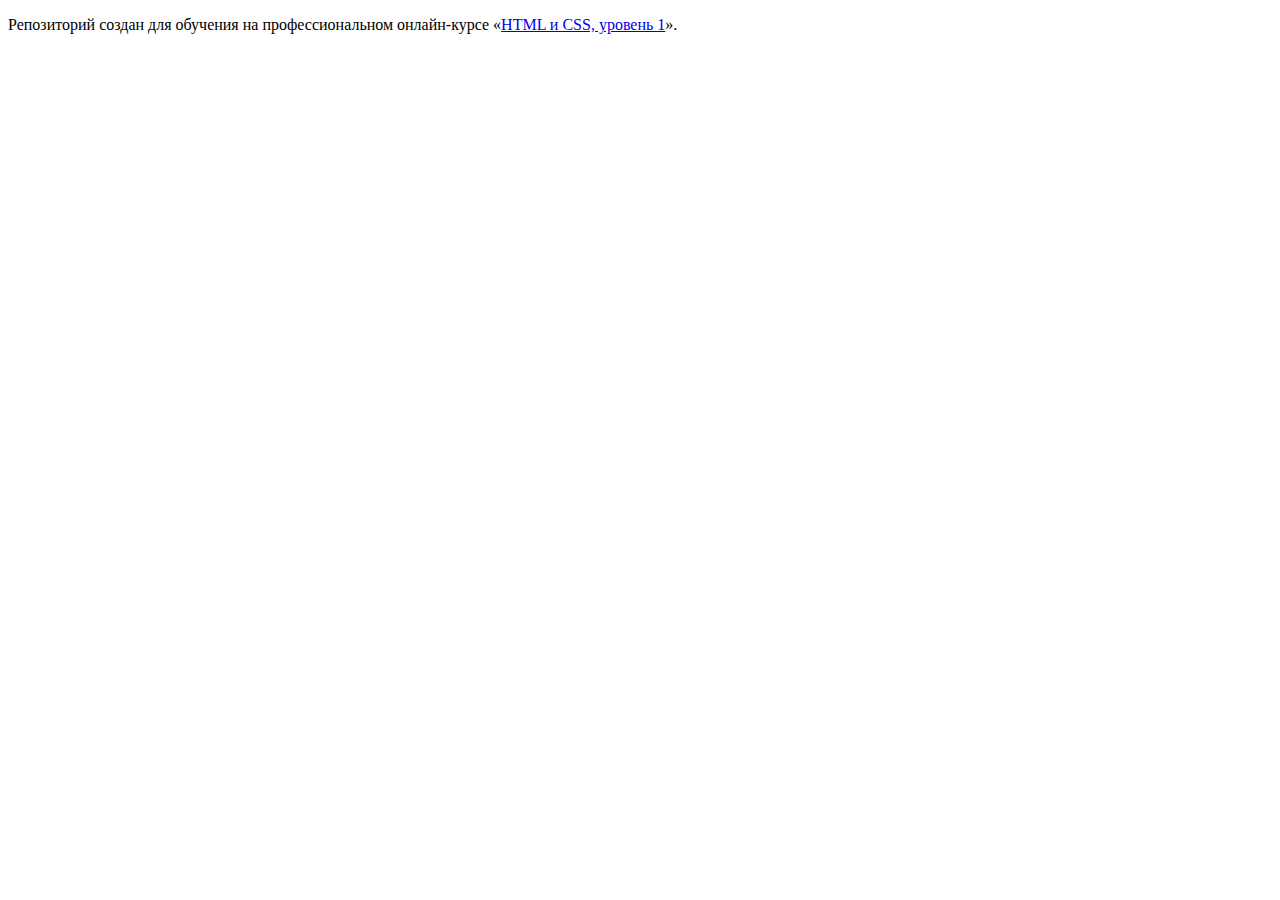
==== index.html @ c50a2841 ":hatching_chick:" ====
<!DOCTYPE html>
<html lang="ru">
  <head>
    <meta charset="utf-8">
    <title>HTML Academy: Девайс</title>
  </head>
  <body>

    <p>Репозиторий создан для обучения на профессиональном онлайн‑курсе «<a href="https://htmlacademy.ru/intensive/htmlcss">HTML и CSS, уровень 1</a>».</p>

  </body>
</html>
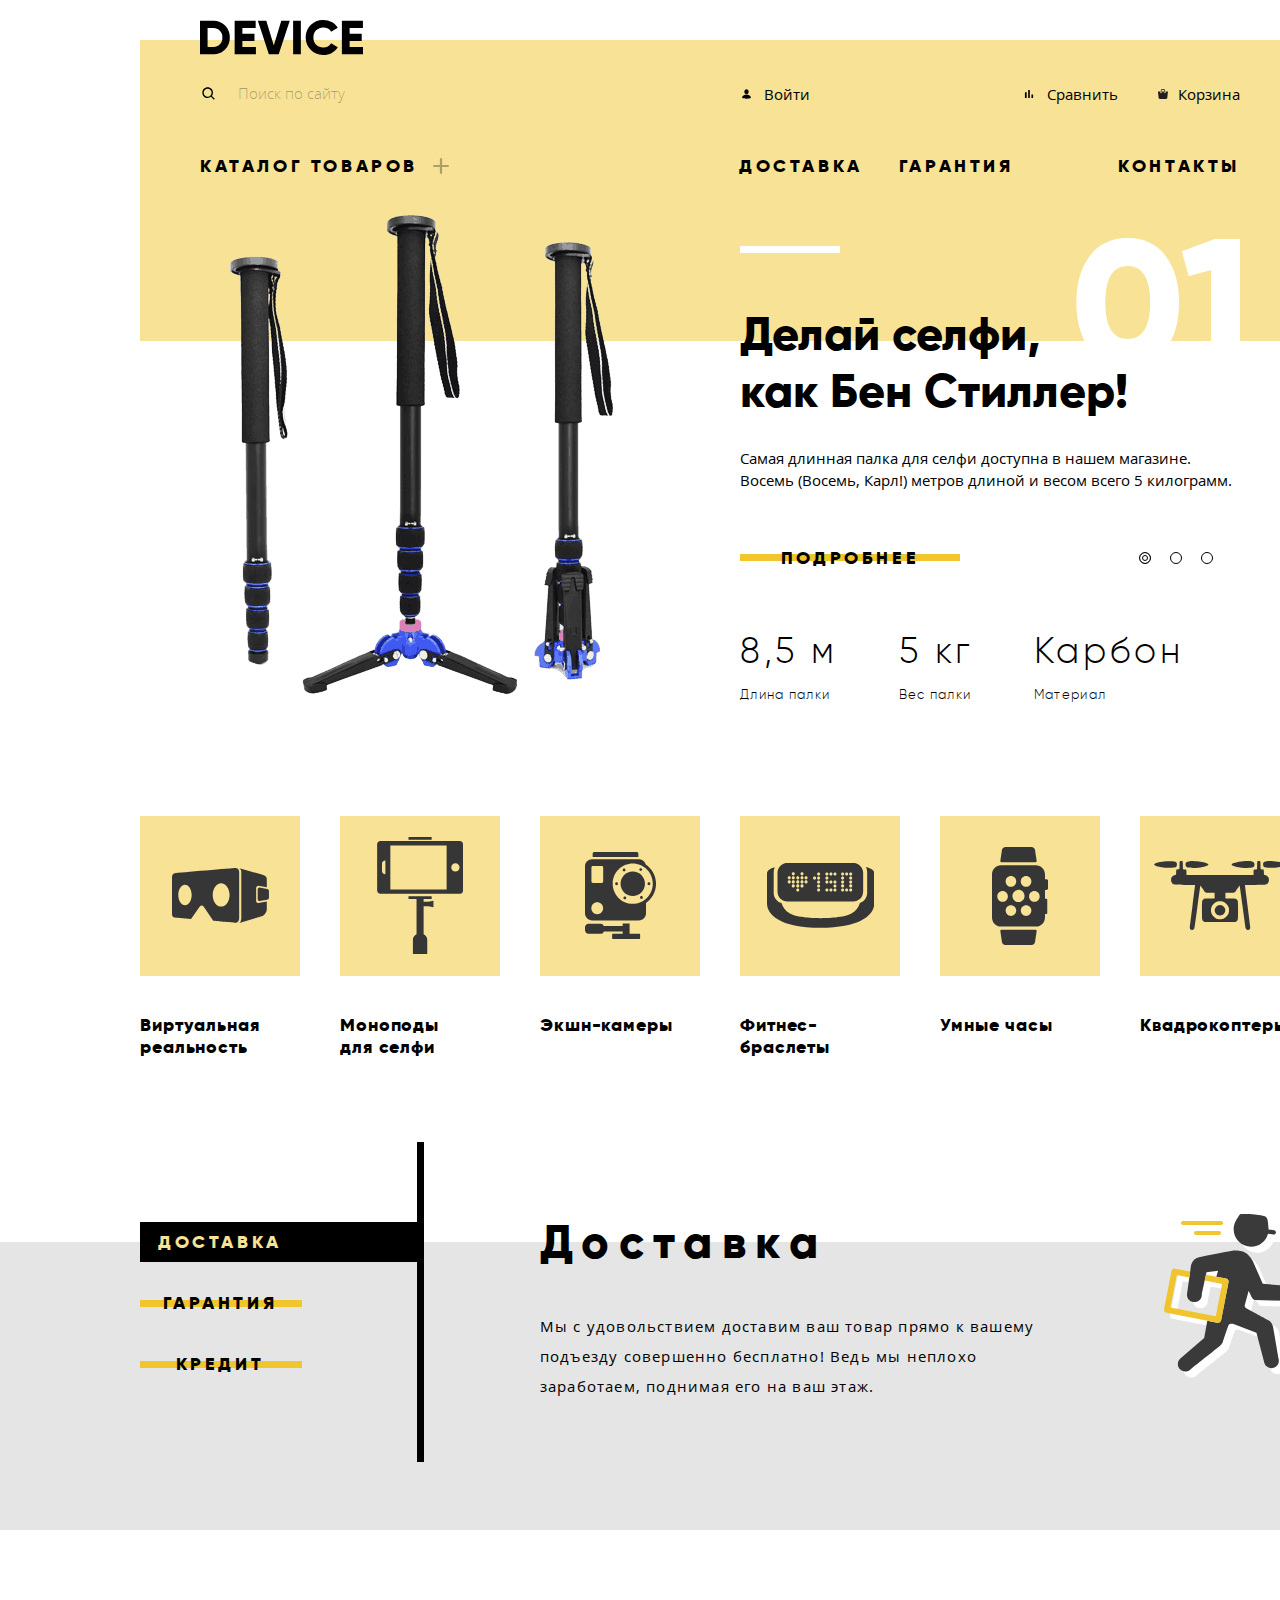
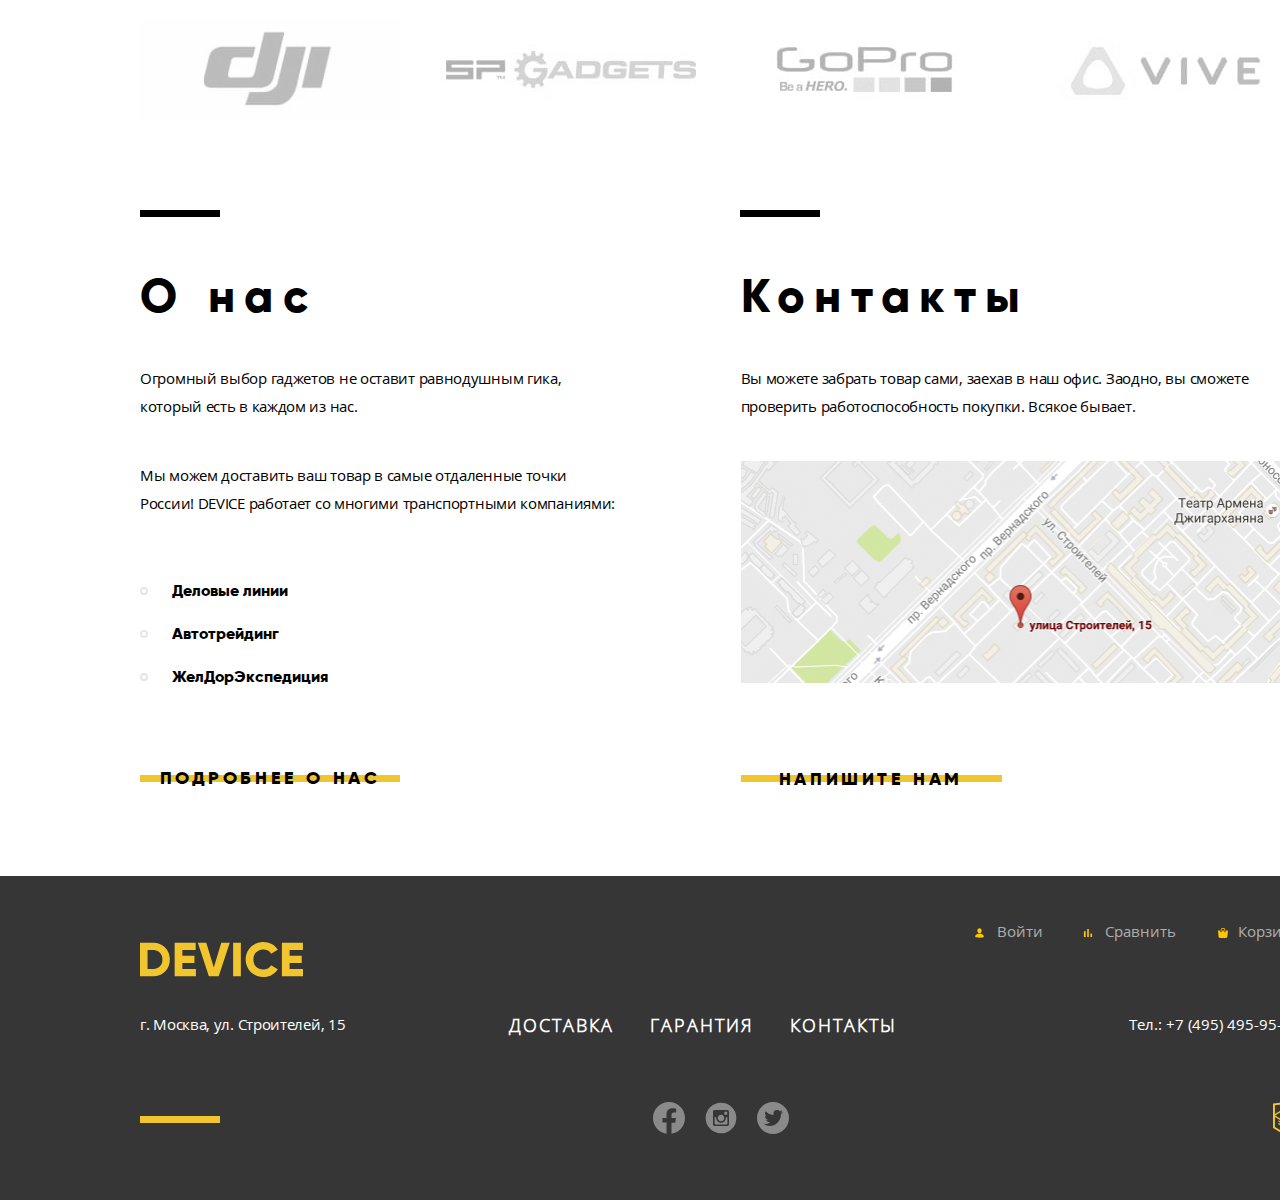
==== commit 23f296df: "Второй проект Device, допуск на защиту" ====
--- a/index.html
+++ b/index.html
@@ -1,12 +1,265 @@
 <!DOCTYPE html>
-<html lang="ru">
+<html class=page lang="ru">
   <head>
     <meta charset="utf-8">
+    <link rel="stylesheet" href="css/normalize.css">
+    <link rel="stylesheet" href="css/style.min.css">
+    <link rel="icon" href="favicon.ico">
+	<link rel="icon" href="img/Favicon/152.svg" type="image/svg+xml">
     <title>HTML Academy: Девайс</title>
   </head>
-  <body>
-
-    <p>Репозиторий создан для обучения на профессиональном онлайн‑курсе «<a href="https://htmlacademy.ru/intensive/htmlcss">HTML и CSS, уровень 1</a>».</p>
-
-  </body>
+  <body class="page-body">
+<header class="main-header container">
+	<nav class="main-navigation">
+		<a class="main-header-logo logo"><img src="img/logo/logo.svg" alt="Device-логитип сайта" width="163" height="35"></a>
+		<ul class="client-navigation">
+			<li class="client-item search-item">
+				<form class="search-form" action="https://echo.htmlacademy.ru" method="get">
+					<label for="search-input" aria-label="Поле поиска"></label><input type="text" id="search-input" name="text" placeholder="Поиск по сайту">
+					<button class="search-button" type="submit">Найти</button>
+				</form>
+			</li>
+			<li class="client-account"><a href="#"><span></span>Войти</a></li>
+			<li class="client-compare"><a href="#">Сравнить</a></li>
+			<li class="client-basket"><a href="#">Корзина</a></li>
+		</ul>
+		<ul class="service-navigation">
+			<li class="catalog-header"><a href="#">Каталог товаров</a>
+				<div class="dropdown-header">
+					<ul class="dropdown-list">
+					<li><a href="#vr">Виртуальная реальность</a></li>
+					<li><a href="#">Фитнес-браслеты</a></li>
+					<li><a href="#">Квадрокоптер</a></li>
+					<li><a href="catalog.html">Моноподы для селфи</a></li>
+					<li><a href="#">Умные часы</a></li>
+					<li><a href="#">Экшн-камеры</a></li>
+					</ul>
+				</div>
+			</li>
+			<li class="service-delivery"><a href="#">Доставка</a></li>
+			<li><a href="#">Гарантия</a></li>
+			<li class="service-contacts"><a href="#">Контакты</a></li>
+		</ul>
+	</nav>
+</header>
+<main class="main-index"> 
+<h1 class="visually-hidden">Девайс - интернет магазин техники</h1>
+<section class="promo container">
+	<h2 class="visually-hidden">Популярные товары</h2>
+	<ul class="slide-list">
+		<li class="slide-item slide-one current-promo">
+			<div class="left">
+				<img src="img/content/slider-1.png" alt="Монопод без трипода,монопод в положении штатива" width="384" height="486"></div>
+			<div class="right"><h3>Делай селфи,<br> как Бен Стиллер!</h3>
+			<p>Самая длинная палка для селфи доступна в нашем магазине. Восемь (Восемь, Карл!) метров длиной и весом всего 5 килограмм.</p>
+			<a  class="btn" href="#">Подробнее</a>
+			<dl class="properties-list">
+				<dt>8,5 м</dt>
+				<dd>Длина палки</dd>
+				<dt>5 кг</dt>
+				<dd>Вес палки</dd>
+				<dt>Карбон</dt>
+				<dd>Материал</dd>
+			</dl>
+		</div>
+		</li>
+		<li class="slide-item slide-two">
+			<div class="left"><img src="img/content/slider-2.png" alt="Фитнес-часы, черные" width="345" height="485"></div>
+			<div class="right"><h3>Худеем <br> правильно!</h3>
+			<p>Мотивирующие фитнес-браслеты помогут найти в себе силы не пропускать занятия и соблюдать диету.</p>
+			<a class="btn" href="#">Подробнее</a>
+			<dl class="properties-list">
+				<dt>48 часов</dt>
+				<dd>Без подзарядки</dd>
+			</dl>
+			</div>
+		</li>
+		<li class="slide-item slide-three">
+				<div class="left"><img src="img/content/slider-3.png" alt="Квадрокоптер" width="526" height="334"></div>
+			<div class="right"><h3>Порхает как бабочка,<br> жалит как пчела!</h3>
+			<p>Этот обычный, на первый взгляд, квадрокоптер оснащен мощным лазером, замаскированным под стандартную камеру.</p>
+			<a class="btn" href="#">Подробнее</a>
+			<dl class="properties-list">
+				<dt>800 м</dt>
+				<dd>Дальность полета</dd>
+				<dt>50 м</dt>
+				<dd>Радиус поражения</dd>
+			</dl>
+			</div>
+		</li>
+		</ul>
+		<div class="controls">
+		<button class="control-btn first-slide current" aria-label="Первый слайд - длинная палка селфи"></button>
+		<button class="control-btn second-slide" aria-label="Второй слайд - фитнес браслет"></button>
+		<button class="control-btn third-slide" aria-label="Третий слайд - квадрокоптер"></button>
+		</div>
+		
+</section>
+<section class="goods container">
+	<h2 class="visually-hidden">Товары магазина Device</h2>
+	<ul class="goods-items">
+		<li class="goods-item">
+			<a class="goods-link" href="#" id="vr">
+			<h3 class="goods-title">Виртуальная реальность</h3>
+			<div class="wrapper-img">
+				<img src="img/content/virtual.svg" alt="Иконка виртуальные очки" width="97" height="55"></div></a></li>
+			<li class="goods-item">
+			<a class="goods-link" href="#">
+			<h3 class="goods-title">Моноподы <br> для селфи</h3>
+			<div class="wrapper-img">
+				<img src="img/content/monopod.svg" alt="Иконка монопод для селфи" width="86" height="117"></div></a></li>
+			<li class="goods-item">
+			<a class="goods-link" href="#">
+			<h3 class="goods-title">Экшн-камеры</h3>
+			<div class="wrapper-img">
+				<img src="img/content/camera.svg" alt="Иконка экшн-камеры" width="71" height="87"></div></a></li>
+			<li class="goods-item">
+			<a class="goods-link" href="#">
+			<h3 class="goods-title">Фитнес-браслеты</h3>
+			<div class="wrapper-img">
+				<img src="img/content/fitnes_watch.svg" alt="Иконка фитнес браслет" width="107" height="65"></div></a></li>
+			<li class="goods-item"><a class="goods-link" href="#">
+			<h3 class="goods-title">Умные часы</h3>
+			<div class="wrapper-img">
+				<img src="img/content/smart_watch.svg" alt="Иконка умных часов" width="56" height="98"></div></a></li>
+			<li class="goods-item">
+			<a class="goods-link" href="#">
+			<h3 class="goods-title">Квадрокоптеры</h3>
+			<div class="wrapper-img">
+				<img src="img/content/quadro.svg" alt="Иконка квадрокоптера" width="132" height="69"></div></a></li>
+	</ul>
+</section>
+<section class="service">
+	<div class="container">
+	<h2 class="visually-hidden">Сервис магазина Device</h2>
+	<div class="service-slide-row container">
+<div class="service-left-controls">
+	<ul class="service-list">
+		<li class="service-item"><a class="btn-service control-delivery current-service"  tabindex="0" role="button">Доставка</a></li>
+		<li class="service-item"><a class="btn-service control-warranty" tabindex="0" role="button">Гарантия</a></li>
+		<li class="service-item"><a class="btn-service control-credit" tabindex="0" role="button">Кредит</a></li>
+	</ul>
+</div>
+<div class="service-right-slide">
+	<ul class="service-description-list">
+		<li class="description-item description-delivery current-service-describe">
+			<h3>Доставка</h3>
+			<p>Мы с удовольствием доставим ваш товар прямо к вашему подъезду совершенно бесплатно! Ведь мы неплохо заработаем, поднимая его на ваш этаж.</p>
+		</li>
+		<li class="description-item description-warranty">
+			<h3>Гарантия</h3>
+			<p>Если из-за возгорания купленного у нас товара у вас сгорит дом — не переживайте, мы выдадим вам новый.Товар, не дом, конечно же.</p>
+		</li>
+		<li class="description-item description-credit">
+			<h3>Кредит</h3>
+			<p>Залезть в долговую яму стало проще! Кредитные консультанты подберут для вас наиболее выгодные условия кредита. Выгодные для нашего банка, разумеется.</p>
+		</li>
+	</ul>
+</div>
+</div>
+	</div>
+</section>
+<section class="brands container">
+	<h2 class="visually-hidden">Представленные бренды в магазине Device</h2>
+	<ul class="brands-list">
+		<li>
+			<a href="#">
+			<img src="img/brands/logo-1.jpg" alt="Логотип - DJI" width="260" height="100"></a></li>
+		<li>
+			<a href="#">
+			<img src="img/brands/logo-2.jpg" alt="Логотип - SP-Gagets" width="260" height="100"></a></li>
+		<li>
+			<a href="#">
+			<img src="img/brands/logo-3.jpg" alt="Логотип -GoPro" width="260" height="100"></a></li>
+		<li>
+			<a href="#">
+			<img src="img/brands/logo-4.jpg" alt="Логотип - Vive" width="260" height="100"></a></li>
+	</ul>
+</section>
+<div class="info-wrapper container">
+<section class="about">
+	<h2>О нас</h2>
+	<p class="first-text">Огромный выбор гаджетов не оставит равнодушным гика, 
+который есть в каждом из нас.</p>
+	<p class="last-text">Мы можем доставить ваш товар в самые отдаленные точки 
+России! DEVICE работает со многими транспортными компаниями:</p>
+	<ul class="about-list">
+		<li><a href="#">Деловые линии</a></li>
+		<li><a href="#">Автотрейдинг</a></li>
+		<li><a href="#">ЖелДорЭкспедиция</a></li>
+	</ul>
+	<a class="btn" href="#">Подробнее о нас</a>
+</section>
+<section class="contacts-inform">
+	<h2>Контакты</h2>
+	<p>Вы можете забрать товар сами, заехав в наш офис. Заодно, вы сможете 
+проверить работоспособность покупки. Всякое бывает.</p>
+<div class="map-on">
+<img src="img/map-small.svg" alt="Адресс магазина Device" width="560" height="222">
+</div>
+	<a class="btn btn-feedback-on" href="#">Напишите нам</a>
+</section>
+</div>
+</main>
+<footer class="footer">
+	<div class="container">
+	<section class="footer-account">
+		<h2 class="visually-hidden">Кабинет клиента</h2>
+	
+		<a class="footer-logo logo"><img src="img/logo/yellow-logo.svg" alt="Логотип Device" width="163" height="35"></a> 
+		<ul class="account-list-footer">
+			<li><a class="login-footer" href="#">Войти</a></li>
+			<li><a class="chart-footer" href="#">Сравнить</a></li>
+			<li><a class="basket-footer" href="#">Корзина</a></li>
+		</ul>
+	</section>
+	<section class="footer-info">
+		<h2 class="visually-hidden">Информация для клиентов</h2>
+		<p>г. Москва, ул. Строителей, 15</p>
+		<ul class="info-list">
+			<li><a href="#">Доставка</a></li>
+			<li><a href="#">Гарантия</a></li>
+			<li><a href="#">Контакты</a></li>
+		</ul>
+		<a href="tel:74954959595" aria-label="Номер телефона магазина Device">Тел.: +7 (495) 495-95-95</a>
+	</section>
+	<section class="footer-social">
+		<h2 class="visually-hidden">Соцальные сети Device</h2>
+		<ul class="social-list">
+			<li><a class="facebook" href="#" aria-label="Facebook"></a></li>
+			<li><a class="instagram" href="#" aria-label="Instagram"></a></li>
+			<li><a class="twitter" href="#" aria-label="Twitter"></a></li>
+		</ul>
+		<a class="social-html logo" href="https://htmlacademy.ru/intensive/htmlcss" aria-label="Логотип Htmlacademy"><img src="img/logo/logo-html.svg" alt="Логотип Htmlacademy"></a>
+	</section>
+	</div>
+</footer>
+<section class="modal feedback">
+	<h2 class="visually-hidden">Форма для связи</h2>
+	<form class="feedback-form" action="https://echo.htmlacademy.ru" method="post">
+		<ul class="feedback-list">
+		<li class="feedback-item feedback-name">
+			<label for="name">Ваше имя</label>
+			<input class="feedback-input feedback-name-input" type="text" id="name" name="name" placeholder="Имя Фамилия" aria-label="Напишите ваше имя и фамилию"></li>
+		<li class="feedback-item feedback-email">
+			<label for="email">Ваш e-mail:</label>
+			<input class="feedback-input feedback-email" type="email" id="email" name="email" placeholder="email@example.com" aria-label="Напишите ваш email"></li>
+		<li class="feedback-item feedback-text">
+			<label for="letter">Текст письма:</label>
+			<textarea class="feedback-textarea" name="letter" id="letter" cols="30" rows="8" placeholder="В свободной форме" aria-label="Напишите ваше сообщение"></textarea></li>
+		</ul>
+		<button class="btn btn-feedback" type="submit">Отправить</button>
+	</form>
+	<button type="button" class="btn-feedback-close" aria-label="Закрыть"></button>
+</section>
+<section class="modal modal-map">
+	<h2 class="visually-hidden">Как добраться до магазина Device</h2>
+	<iframe src="https://www.google.com/maps/embed?pb=!1m18!1m12!1m3!1d2249.1125488779976!2d37.52742931592807!3d55.687030980535816!2m3!1f0!2f0!3f0!3m2!1i1024!2i768!4f13.1!3m3!1m2!1s0x46b54cf65f5c8955%3A0x694710ccd55501e!2z0YPQuy4g0KHRgtGA0L7QuNGC0LXQu9C10LksIDE1LCDQnNC-0YHQutCy0LAsINCg0L7RgdGB0LjRjywgMTE5MzEx!5e0!3m2!1sru!2sjo!4v1616162497331!5m2!1sru!2sjo" width="960" height="573"  allowfullscreen title="Офис компании по адресу ул. Строителей 15, Москва"></iframe>
+	<button class="btn-map-close" aria-label="Закрыть"></button>
+</section>
+<script src="js/map.min.js"></script>
+<script src="js/feedback.min.js"></script>
+<script src="js/slider-promo.min.js"></script>
+<script src="js/slider-service.min.js"></script>
+      </body>
 </html>
--- a/css/style.min.css
+++ b/css/style.min.css
@@ -0,0 +1 @@
+:root{--basic-black:#000;--basic-dark:#363636;--basic-grey:#464646;--basic-half-grey:#7e7e7e;--grey:#f2f2f2;--grey-pagination:#ebebeb;--basic-grey-light:#e5e5e5;--grey-bg:#dcdcdc;--grey-hover:#eaeaea;--grey-pagination-link:#d9d9d9;--grey-controls:#c4c4c4;--basic-white:#fff;--special-yellow-dark:#f0c52e;--special-yellow:#f7e296;--yellow-border:#f7e296;--special-green:#91c92f;--rose-light:#f6dada;--gradient-trasparent-white-30:rgba(255,255,255,0.3);--gradient-transparent-white-60:rgba(255,255,255,0.6);--trasparent-black-30:rgba(0,0,0,0.3);--transparent-black-60:rgba(0,0,0,0.6);--shadow-controls:0 2px 2px rgba(0,0,0,0.18)}@font-face{font-family:"Gilroy";src:local("Gilroy"),url("../fonts/gilroyextrabold.woff2") format("woff2"),url("../fonts/gilroyextrabold.woff") format("woff");font-weight:800;font-style:normal}@font-face{font-family:"Gilroy";src:local("Gilroy"),url("../fonts/gilroylight.woff2") format("woff2"),url("../fonts/gilroylight.woff") format("woff");font-weight:500;font-style:normal}@font-face{font-family:"Open Sans";src:local("Open Sans"),url("../fonts/opensans.woff2") format("woff2"),url("../fonts/opensans.woff") format("woff");font-weight:300;font-style:normal}@font-face{font-family:"Open Sans";src:local("Open Sans"),url("../fonts/opensanslight.woff2") format("woff2"),url("../fonts/opensanslight.woff") format("woff");font-weight:500;font-style:normal}.page-body{min-width:1440px;margin:0;padding:0;font-family:"Gilroy",Arial,sans-serif;font-size:18px;line-height:22px;font-weight:800;color:var(--basic-black);min-height:100%;display:-ms-grid;display:grid;-ms-grid-rows:min-content 1fr min-content;grid-template-rows:min-content 1fr min-content}a{text-decoration:none}a:hover,a:focus,.logo:hover,.logo:focus{opacity:.6;-ms-filter:"alpha(opacity=60)"}a:active,.logo:active{opacity:.3;-ms-filter:"alpha(opacity=30)"}img{max-width:100%;height:auto}.visually-hidden{position:absolute;width:1px;height:1px;margin:-1px;border:0;padding:0;white-space:nowrap;-webkit-clip-path:inset(100%);clip-path:inset(100%);clip:rect(0 0 0 0);overflow:hidden}.container{width:1160px;margin:0 auto}.btn{display:-webkit-box;display:-ms-flexbox;display:flex;-webkit-box-align:center;-ms-flex-align:center;align-items:center;-webkit-box-pack:center;-ms-flex-pack:center;justify-content:center;text-transform:uppercase;color:var(--basick-black);letter-spacing:.2em;position:relative}.btn:after{display:block;position:absolute;content:"";width:100%;height:7px;background:var(--special-yellow-dark);-ms-flex-item-align:center;align-self:center;z-index:-1}.btn:hover,.btn:focus{background:var(--special-yellow-dark);opacity:1;-ms-filter:"alpha(opacity=100)"}.btn:active{background:var(--special-yellow-dark);color:var(--trasparent-black-30)}.page{height:100%}.main-header{display:-ms-grid;display:grid;-ms-grid-rows:min-content;grid-template-rows:min-content;margin-top:40px;padding:27px 60px 164px;position:relative;background:var(--special-yellow);box-sizing:border-box}.main-navigation{display:-ms-grid;display:grid;-ms-grid-rows:min-content min-content;grid-template-rows:min-content min-content;grid-row-gap:33px}.main-header-logo{position:absolute;top:-20px;left:60px}.client-navigation{display:-webkit-box;display:-ms-flexbox;display:flex;-ms-flex-wrap:wrap;flex-wrap:wrap;-webkit-box-align:center;-ms-flex-align:center;align-items:center;font-family:"Open Sans";font-size:15px;line-height:20.43px;font-weight:300;padding:0;margin:0}.search-item{margin-right:124px}.search-form{display:-webkit-box;display:-ms-flexbox;display:flex;-webkit-box-align:center;-ms-flex-align:center;align-items:center;width:440px;box-sizing:border-box;border-bottom:2px solid transparent;position:relative}.search-form label{display:block;background:url("../img/icons/icon-search.svg") no-repeat center;width:17px;height:17px;margin-right:19px}.search-form input{background:transparent;border:0;outline:0;-webkit-box-flex:1;-ms-flex-positive:1;flex-grow:1}.search-form input::-webkit-input-placeholder{color:var(--trasparent-black-30)}.search-form input::-moz-placeholder{color:var(--trasparent-black-30)}.search-form input:-ms-input-placeholder{color:var(--trasparent-black-30)}.search-form input::placeholder{color:var(--trasparent-black-30)}.search-form input:hover::-webkit-input-placeholder{color:var(--transparent-black-60)}.search-form input:hover::-moz-placeholder{color:var(--transparent-black-60)}.search-form input:hover:-ms-input-placeholder{color:var(--transparent-black-60)}.search-form input:hover::placeholder{color:var(--transparent-black-60)}.search-button{visibility:hidden;background:transparent;border:2px solid var(--basic-black);border-bottom:transparent;outline:0;padding:15px 17px;text-transform:uppercase;font-family:"Open Sans";font-size:15px;line-height:20.5px;font-weight:300}.search-button:hover,.search-button:focus{color:var(--basic-white);background:var(--basic-black)}.search-button:active{color:var(--gradient-trasparent-white-30)}.search-form:hover{border-bottom:2px solid var(--basic-black)}.search-form:hover .search-button{visibility:visible}.client-account{width:220px;margin-right:63px;position:relative}.client-account:before{position:absolute;content:"";width:17px;height:17px;background:url("../img/icons/icon_user.svg")no-repeat center;left:-26px;top:1px}.client-compare{position:relative;margin-right:60px}.client-compare:before{position:absolute;content:"";width:17px;height:17px;background:url("../img/icons/icon_chart.svg")no-repeat center;left:-27px;top:1px}.client-basket{position:relative}.client-basket:before{position:absolute;content:"";width:17px;height:17px;background:url("../img/icons/icon_cart.svg")no-repeat center;left:-24px;top:1px}.client-account:hover,.client-compare:hover,.client-basket:hover{opacity:.6;-ms-filter:"alpha(opacity=60)"}.client-account:active,.client-compare:active,.client-basket:active{opacity:.3;-ms-filter:"alpha(opacity=30)"}.service-navigation{display:-webkit-box;display:-ms-flexbox;display:flex;-ms-flex-wrap:wrap;flex-wrap:wrap;-webkit-box-pack:start;-ms-flex-pack:start;justify-content:flex-start;padding:0;margin:0;text-transform:uppercase;letter-spacing:.2em}.service-contacts{margin-left:auto}.service-delivery{margin-right:36px}.catalog-header{position:relative;margin-right:321px}.catalog-header:after{position:absolute;content:"";width:22px;height:22px;background:url("../img/icons/icon_plus.svg");right:-34px}.catalog-header:hover .dropdown-header,.catalog-header:focus .dropdown-header,.catalog-header:focus-within .dropdown-header{display:block}.dropdown-header{display:none;position:absolute;top:22px;left:-60px;width:1160px;height:165px;padding-left:60px;box-sizing:border-box;background:var(--special-yellow);z-index:10}.dropdown-list{display:-ms-grid;display:grid;-ms-grid-rows:(auto)[3];grid-template-rows:repeat(3,auto);-ms-grid-columns:(auto)[3];grid-template-columns:repeat(3,auto);grid-gap:16px 61px;width:530px;font-family:"Open Sans";font-size:15px;line-height:20.43px;font-weight:300;text-transform:none;letter-spacing:-0.3px;margin:0;padding:0;padding-top:30px;background:var(--special-yellow)}.dropdown-list li:last-child{grid-row:3/3;grid-column:1/2}.client-navigation,.service-navigation,.dropdown-list{list-style:none}.client-navigation a,.service-navigation a,.dropdown-list a{color:inherit}.promo{position:relative}.slide-list{position:relative;list-style:none;margin:0;padding:0;padding-bottom:452px}.slide-list:after{position:absolute;content:"";width:100px;height:7px;background:var(--basic-white);top:-95px;right:460px}.slide-item{position:absolute;display:-webkit-box;display:-ms-flexbox;display:flex;width:1024px;top:-130px;left:89px}.slide-one,.slide-two,.slide-three{display:none}.left{margin:0;padding:0;width:50%;text-align:left}.current-promo{display:-webkit-box;display:-ms-flexbox;display:flex}.right{-webkit-box-flex:50%;-ms-flex:50%;flex:50%;padding:95px 9px 0 7px;margin:0;position:relative}.slide-one:before{position:absolute;content:"01";font-size:180px;color:var(--basic-white);right:0;top:83px}.slide-two:before{position:absolute;content:"02";font-size:180px;color:var(--basic-white);right:0;top:83px}.slide-three:before{position:absolute;content:"03";font-size:180px;color:var(--basic-white);right:0;top:83px}.slide-item h3{font-size:47px;line-height:57.58px;padding:0;margin:0;margin-bottom:26px}.right p{font-family:"Open Sans";font-weight:300;font-size:15px;line-height:20,43px;margin:0;margin-bottom:48px}.right .btn{width:220px;padding:8px 0;margin-bottom:53px}.properties-list{display:-ms-grid;display:grid;-ms-grid-rows:auto auto;grid-template-rows:auto auto;-ms-grid-columns:(auto)[3];grid-template-columns:repeat(3,auto);grid-row-gap:15px;margin:0;margin-top:auto}.properties-list dt{font-size:36px;font-weight:300;line-height:42px;letter-spacing:.1em}.properties-list dd{font-weight:300;font-size:13px;line-height:15px;letter-spacing:.1em;grid-row:2/3;margin:0}.controls{position:absolute;right:87px;top:205px;z-index:5}.control-btn{width:12px;height:12px;background:transparent;border:1px solid var(--basic-black);border-radius:50%;margin-left:14px;padding:0;position:relative}.current{width:12px;height:12px;background:url("../img/icons/current-slider-circule.svg") no-repeat center}.goods{padding-top:23px;margin-bottom:166px}.goods-items{display:-webkit-box;display:-ms-flexbox;display:flex;list-style:none;margin:0;padding:0}.goods-item{width:160px;margin-right:40px}.goods-item:last-child{margin-right:0}.goods-link{display:-webkit-box;display:-ms-flexbox;display:flex;-webkit-box-orient:vertical;-webkit-box-direction:normal;-ms-flex-direction:column;flex-direction:column}.wrapper-img{background:var(--special-yellow);display:-webkit-box;display:-ms-flexbox;display:flex;-webkit-box-pack:center;-ms-flex-pack:center;justify-content:center;-webkit-box-align:center;-ms-flex-align:center;align-items:center;width:160px;height:160px;margin-bottom:20px}.goods-link h3{-webkit-box-ordinal-group:3;-ms-flex-order:2;order:2;color:var(--basic-black);font-size:inherit;letter-spacing:.05em}.goods-link:hover,.goods-link:focus,.goods-link:active{opacity:1;-ms-filter:"alpha(opacity=100)"}.goods-link:hover .wrapper-img,.goods-link:focus .wrapper-img{background:var(--special-yellow-dark)}.goods-link:active .wrapper-img img,.goods-link:active .goods-title{opacity:.3;-ms-filter:"alpha(opacity=30)"}.service{background:var(--basic-grey-light);position:relative;padding-bottom:288px;margin-bottom:90px}.service ul{list-style:none;margin:0;padding:0}.service-slide-row{display:-webkit-box;display:-ms-flexbox;display:flex;position:absolute;top:-28px}.service-left-controls{padding-top:8px}.service-list{text-transform:uppercase;letter-spacing:.2em;position:relative;z-index:1}.service-list:after{position:absolute;top:-80px;right:0;content:"";width:7px;height:320px;background:var(--basic-black)}.service-item{text-align:center;padding:0;margin-bottom:21px;position:relative}.btn-service:hover,.btn-service:focus,.btn-service:active{opacity:1;-ms-filter:"alpha(opacity=100)"}.btn-service{display:block;color:var(--basic-black);padding:9px 142px 9px 18px;position:relative}.btn-service:before{content:"";position:absolute;width:162px;height:7px;top:17px;left:0;background:var(--special-yellow-dark);z-index:-2}.btn-service:after{display:none;content:"";position:absolute;width:162px;height:40px;top:0;left:0;background:var(--special-yellow-dark);z-index:-1}.btn-service:hover:after{display:block}.current-service{color:var(--special-yellow);background:var(--basic-black)}.btn-service:active{color:var(--special-yellow);background:var(--basic-black)}.description-item{display:none}.current-service-describe{display:block}.service-right-slide{padding:0 0 0 116px}.description-item{padding-right:240px;position:relative}.description-item:after{position:absolute;content:"";width:136px;height:164px;background:url("../img/delivery-2.svg");top:0;right:0}.description-item h3{font-size:47px;line-height:57.58px;letter-spacing:.2em;margin:0;margin-bottom:40px;padding:0}.description-item p{font-family:"Open Sans";font-weight:300;font-size:15px;line-height:30px;letter-spacing:.08em}.brands{margin-bottom:51px}.brands-list{display:-webkit-box;display:-ms-flexbox;display:flex;list-style:none;margin:0;padding:0}.brands-list li{margin-right:40px}.brands-list li:last-child{margin-right:0}.brands-list a{filter:url('data:image/svg+xml;charset=utf-8,<svgxmlns="http://www.w3.org/2000/svg"><filterid="filter"><feColorMatrixtype="matrix"color-interpolation-filters="sRGB"values="0.21260.71520.0722000.21260.71520.0722000.21260.71520.07220000010"/></filter></svg>#filter');-webkit-filter:grayscale(100%);filter:grayscale(100%);opacity:.3;-ms-filter:"alpha(opacity=30)"}.brands-list a:hover{filter:url('data:image/svg+xml;charset=utf-8,<svgxmlns="http://www.w3.org/2000/svg"><filterid="filter"><feColorMatrixtype="matrix"color-interpolation-filters="sRGB"values="10000010000010000010"/></filter></svg>#filter');-webkit-filter:grayscale(0%);filter:grayscale(0%);opacity:1;-ms-filter:"alpha(opacity=100)"}.info-wrapper{display:-webkit-box;display:-ms-flexbox;display:flex;padding-top:53px;margin-bottom:78px;position:relative}.info-wrapper:before{position:absolute;content:"";width:80px;height:7px;background:var(--basic-black);top:34px}.info-wrapper:after{position:absolute;content:"";width:80px;height:7px;background:var(--basic-black);top:34px;right:480px}.info-wrapper h2{font-size:47px;line-height:57.58px;letter-spacing:.2em}.info-wrapper p{font-family:"Open Sans";font-weight:300;font-size:15px;line-height:28px;letter-spacing:-0.02em}.about{padding:0 85px 0 0;-ms-flex-preferred-size:50%;flex-basis:50%;box-sizing:border-box}.first-text{margin:0;margin-bottom:41px}.last-text{margin-bottom:60px}.about-list{margin:0;padding:0;padding-left:32px;list-style:none;margin-bottom:68px}.about-list li{margin-bottom:15px;position:relative}.about-list li:before{position:absolute;content:"";width:4px;height:4px;border:2px solid var(--basic-grey-light);border-radius:50%;top:10px;left:-32px}.about-list a{font-size:16px;line-height:28px;color:var(--basic-black)}.about a{width:260px;padding:8px 0}.contacts-inform{-ms-flex-preferred-size:50%;flex-basis:50%;padding-left:38px}.contacts-inform p{margin-bottom:41px}.contacts-inform .btn{width:261px;padding:8px 0}.map-on img{display:block;margin:0;padding:0}.map-on{margin-bottom:77px}.footer{background:var(--basic-dark)}.footer-account{padding-top:44px;display:-ms-grid;display:grid;-ms-grid-rows:auto auto;grid-template-rows:auto auto}.footer-account a{grid-row:2/3;margin-right:auto}.account-list-footer{margin:0;justify-self:end;display:-webkit-box;display:-ms-flexbox;display:flex;list-style:none}.account-list-footer li{padding:0;margin:0;margin-right:62px;position:relative}.account-list-footer li:last-child{margin-right:0}.account-list-footer a:before{position:absolute;content:"";width:14px;height:14px;top:6px}.login-footer:before{background:url("../img/icons/icon_user-yellow.svg");left:-24px}.chart-footer:before{background:url("../img/icons/icon_chart-yellow.svg");left:-24px}.basket-footer:before{background:url("../img/icons/icon_cart-yellow.svg") no-repeat center;left:-22px}.account-list-footer a{color:var(--gradient-transparent-white-60);font-family:Open Sans;font-weight:300;font-size:15px;line-height:20px}.footer-info{padding-top:32px;display:-webkit-box;display:-ms-flexbox;display:flex}.footer-info p,.footer-info a{font-family:Open Sans;color:var(--basic-white);font-weight:300;font-size:15px;line-height:20px;margin:0;padding:0}.footer-info p{letter-spacing:-0.02em;margin-right:164px}.footer-info a{margin-left:auto}.info-list{display:-webkit-box;display:-ms-flexbox;display:flex;list-style:none;margin:0;padding:0}.info-list li{margin-right:36px}.info-list li:last-child{margin-left:0}.info-list a{color:var(--basic-white);font-weight:800;font-size:18px;line-height:22px;letter-spacing:.11em;text-transform:uppercase}.footer-social{display:-webkit-box;display:-ms-flexbox;display:flex;-webkit-box-pack:justify;-ms-flex-pack:justify;justify-content:space-between;-webkit-box-align:start;-ms-flex-align:start;align-items:flex-start;padding:65px 0 59px 0}.footer-social:before{margin-top:14px;content:"";width:80px;height:7px;background:var(--special-yellow-dark)}.social-list{display:-webkit-box;display:-ms-flexbox;display:flex;-webkit-box-pack:justify;-ms-flex-pack:justify;justify-content:space-between;margin:0;padding:0;list-style:none;margin-left:-31px}.social-list a{display:inline-block;vertical-align:middle;width:32px;height:32px;opacity:.7;-ms-filter:"alpha(opacity=70)"}.social-list a:hover,.social-list a:focus{opacity:1;-ms-filter:"alpha(opacity=100)"}.social-list a:active{opacity:.1;-ms-filter:"alpha(opacity=10)"}.social-list li{margin-right:20px}.facebook{background:url("../img/icons/icon_facebook.svg")}.instagram{background:url("../img/icons/icon_instagram.svg")}.twitter{background:url("../img/icons/icon_twitter.svg")}.modal{position:fixed;top:0;right:0;bottom:0;left:0;margin:auto;z-index:10;display:none}.feedback{top:150px;bottom:auto;width:960px;padding:92px 100px 69px;box-sizing:border-box;background:var(--basic-white);box-shadow:0 10px 16px rgba(0,0,0,0.15)}.feedback-show{display:block;-webkit-animation:bounce .6s;animation:bounce .6s}.feedback-close{display:none}.btn-feedback-close{position:absolute;width:55px;height:55px;top:20px;right:20px;outline:0;border:0;background:var(--basic-white) url("../img/icons/icon-close.svg")no-repeat;opacity:.5;-ms-filter:"alpha(opacity=50)"}.btn-feedback-close:hover{opacity:1;-ms-filter:"alpha(opacity=100)"}.btn-feedback-close:active{-webkit-animation:rotate .5s ease both;animation:rotate .5s ease both;opacity:.7;-ms-filter:"alpha(opacity=70)"}.feedback-form{width:760px;box-sizing:border-box;posititon:relative}.feedback-list{display:-webkit-box;display:-ms-flexbox;display:flex;-ms-flex-wrap:wrap;flex-wrap:wrap;-webkit-box-pack:justify;-ms-flex-pack:justify;justify-content:space-between;margin:0;margin-bottom:41px;padding:0}.feedback-item{display:-webkit-box;display:-ms-flexbox;display:flex;-webkit-box-orient:vertical;-webkit-box-direction:normal;-ms-flex-direction:column;flex-direction:column}.feedback-item label{margin-bottom:10px}.feedback-input{background:var(--grey);outline:0;border:0;padding:15px 0 15px 20px;font-family:"Open Sans";font-size:14px;line-height:19px;box-sizing:border-box}.feedback-input:hover{background:var(--grey-hover)}.feedback-input:focus{background:var(--basic-white);border:2px solid var(--yellow-border)}.error{background:var(--rose-light)}.feedback-name{width:360px}.feedback-email{width:360px}.feedback-text{-webkit-box-flex:100%;-ms-flex:100%;flex:100%;padding-top:32px}.feedback-textarea{padding-top:16px;padding-left:20px;background:var(--grey);font-family:"Open Sans";outline:0;font-size:14px;line-height:19px;border:0}.feedback-textarea:hover{background:var(--grey-hover)}.feedback-textarea:focus{background:var(--basic-white);border:2px solid var(--yellow-border)}.btn{width:200px;padding:11px 0}.feedback .btn:after{background:var(--special-yellow)}.feedback .btn:hover,.feedback .btn:focus{background:var(--special-yellow)}.modal-map{width:960px;height:572.7px;filter:url('data:image/svg+xml;charset=utf-8,<svgxmlns="http://www.w3.org/2000/svg"><filterid="filter"><feGaussianBlurin="SourceAlpha"stdDeviation="16"/><feOffsetdx="1"dy="11"result="offsetblur"/><feFloodflood-color="rgba(0,0,0,0.15)"/><feCompositein2="offsetblur"operator="in"/><feMerge><feMergeNode/><feMergeNodein="SourceGraphic"/></feMerge></filter></svg>#filter');-webkit-filter:drop-shadow(0px 10px 16px rgba(0,0,0,0.15));filter:drop-shadow(0px 10px 16px rgba(0,0,0,0.15));z-index:9}.modal-map iframe{border:0}.btn-map-close{position:absolute;width:55px;height:55px;top:20px;right:20px;outline:0;border:0;border-radius:50%;background:var(--basic-white) url("../img/icons/icon-close.svg")no-repeat;opacity:.5;-ms-filter:"alpha(opacity=50)"}.btn-map-close:hover{opacity:1;-ms-filter:"alpha(opacity=100)"}.btn-map-close:active{-webkit-animation:rotate .5s ease both;animation:rotate .5s ease both;opacity:.7;-ms-filter:"alpha(opacity=70)"}.map-show{display:block;-webkit-animation:left-center 1s;animation:left-center 1s}.catalog-page .main-header{padding-bottom:50px;margin-bottom:44px}.catalog-account:hover,.catalog-account:focus,.catalog-account:active{opacity:1;-ms-filter:"alpha(opacity=100)"}.catalog-account a:hover,.catalog-account a:focus,.catalog-account a:active{opacity:1;-ms-filter:"alpha(opacity=100)"}.client-profile a{color:inherit;margin-right:0}.client-profile a:hover,.client-profile a:focus{opacity:.6;-ms-filter:"alpha(opacity=60)"}.client-profile a:active{opacity:.3;-ms-filter:"alpha(opacity=30)"}.account-list-header{display:-webkit-box;display:-ms-flexbox;display:flex;list-style:none;margin:0;padding:0}.account-list-header li{margin:0;margin-right:18px}.account-list-header li:last-child{margin-right:0}.client-logout a{color:inherit;opacity:.3;-ms-filter:"alpha(opacity=30)"}.client-logout a:active{color:inherit;opacity:.7;-ms-filter:"alpha(opacity=70)"}.page-catalog{display:-ms-grid;display:grid;-ms-grid-rows:auto auto 1fr;grid-template-rows:auto auto 1fr}.page-catalog .container{display:-webkit-box;display:-ms-flexbox;display:flex;-webkit-box-orient:vertical;-webkit-box-direction:normal;-ms-flex-direction:column;flex-direction:column}h1{font-size:47px;line-height:58px;margin:0;margin-bottom:30px;padding-left:60px;grid-row:1/2}.breadcrumbs-list{display:-webkit-box;display:-ms-flexbox;display:flex;-ms-flex-wrap:wrap;flex-wrap:wrap;list-style:none;margin:0;margin-bottom:50px;padding:0;padding-left:60px;grid-row:2/3}.breadcrumbs-list li{margin-right:38px;font-family:"Open Sans";font-weight:300;font-size:14px;line-height:19px;opacity:.3;-ms-filter:"alpha(opacity=30)";position:relative}.breadcrumbs-list li:after{position:absolute;content:"";width:12px;height:12px;background:url("../img/icons/icon_arrow_nav.svg");top:3px;right:-25px}.breadcrumbs-current:after{display:none}.catalog-columns .container{display:-webkit-box;display:-ms-flexbox;display:flex;-webkit-box-orient:horizontal;-webkit-box-direction:normal;-ms-flex-direction:row;flex-direction:row}.filter{width:328px;background:var(--basic-grey-light);position:relative}.filter:before{position:absolute;content:"";top:0;right:0;width:100vw;height:100%;background:var(--basic-grey-light);z-index:-1}.filter-titel h2{font-size:16px;line-height:20px;letter-spacing:.1em;text-transform:uppercase;margin:0}.filter-titel{padding:24px 0 26px 60px;margin-bottom:70px;background:var(--grey-bg);position:relative}.filter-titel:before{position:absolute;content:"";top:0;right:0;width:100vw;height:100%;background:var(--grey-bg);z-index:-1}.filter-form{padding:0 68px 0 60px}.filter-form fieldset{border:0;border-top:2px solid var(--basic-black);padding:61px 0 36px 0;margin:0;position:relative}.filter-form legend{font-size:14px;line-height:17px;letter-spacing:.1em;position:absolute;top:15px;left:0}.range-filter{width:202px;margin-top:9px}.range-controls{height:15px;padding-left:2px;position:relative}.range-controls .scale{height:2px;background:var(--trasparent-black-30)}.range-controls .bar{width:65%;height:2px;background:var(--special-green)}.range-controls .toggle{position:absolute;top:-10px;width:4px;height:4px;padding:0;border:8px solid var(--basic-white);background:var(--grey-controls);border-radius:50%;box-shadow:var(--shadow-controls);cursor:pointer}.range-controls .toggle-min{left:2px}.range-controls .toggle-max{left:116px}.price-controls label{font-weight:300;font-size:14px;line-height:16px}.price-controls input{font-weight:300;font-size:14px;line-height:16px;background:transparent;border:0;outline:0;width:50px}.min-price{margin-right:20px}.color-filter-list{list-style:none;margin:0;margin-bottom:4px;padding-top:2px}.color-filter-list li{margin-bottom:20px}.color-filter-list li:last-child{margin-bottom:0}.color-filter-list label{font-family:Open Sans;font-weight:300;font-size:14px;line-height:19px;padding-left:2px;position:relative;display:block;cursor:pointer;-webkit-user-select:none;-moz-user-select:none;-ms-user-select:none;user-select:none}.filter-input-checkbox+label:before{content:"";position:absolute;left:-40px;top:-2px;width:20px;height:20px;border:2px solid var(--basic-black);border-radius:2%}.filter-input-checkbox:checked+label:after{content:"";position:absolute;left:-35px;top:5px;width:20px;height:20px;background:url("../img/icons/checkbox-on.svg")no-repeat;border-radius:2%}.filter-input-checkbox:hover+label:before,.filter-input-checkbox:checked:hover+label:after{opacity:.6;-ms-filter:"alpha(opacity=60)"}.filter-input-checkbox:active+label:before,.filter-input-checkbox:checked:active+label:after{opacity:1;-ms-filter:"alpha(opacity=100)"}.filter-input-checkbox:disabled+label:before,.filter-input-checkbox:disabled+label:after{opacity:.25;-ms-filter:"alpha(opacity=25)"}.filter-input-checkbox:disabled+label{opacity:.25;-ms-filter:"alpha(opacity=25)"}.bluetooth-list{list-style:none;margin:0;margin-bottom:5px;padding-top:2px}.bluetooth-list label{font-family:Open Sans;font-weight:300;font-size:14px;line-height:19px;position:relative;display:block;cursor:pointer;-webkit-user-select:none;-moz-user-select:none;-ms-user-select:none;user-select:none}.bluetooth-list li{margin-bottom:21px}.bluetooth-list li:last-child{margin-bottom:0}.filter-input-radio+label:before{content:"";position:absolute;left:-40px;top:-2px;width:20px;height:20px;border:2px solid var(--basic-black);border-radius:50%}.filter-input-radio:checked+label:after{content:"";position:absolute;left:-32px;top:6px;width:8px;height:8px;background:var(--basic-black);border-radius:50%}.filter-input-radio:hover+label:before,.filter-input-radio:checked:hover+label:after{opacity:.6;-ms-filter:"alpha(opacity=60)"}.filter-input-radio:active+label:before,.filter-input-radio:checked:active+label:after{opacity:1;-ms-filter:"alpha(opacity=100)"}.filter-input-radio:disabled+label:before,.filter-input-radio:disabled+label:after{opacity:.25;-ms-filter:"alpha(opacity=25)"}.filter-input-radio:disabled+label{opacity:.25;-ms-filter:"alpha(opacity=25)"}.btn{width:198px;border:0;outline:0;background:transparent;font-weight:inherit;font-size:18px;line-height:22px;letter-spacing:.2em;text-transform:uppercase;z-index:3}.sort-header{display:-webkit-box;display:-ms-flexbox;display:flex;-webkit-box-align:center;-ms-flex-align:center;align-items:center;width:859px;padding:23px 24px 23px 72px;background:var(--basic-grey-light);position:relative;box-sizing:border-box}.sort-header:before{position:absolute;content:"";top:0;left:0;width:100vw;height:100%;background:var(--basic-grey-light);z-index:-1}.sort-header h2{font-size:16px;line-height:20px;letter-spacing:.1em;text-transform:uppercase;margin:0;margin-right:33px}.sorting-list{display:-webkit-box;display:-ms-flexbox;display:flex;list-style:none;margin:0}.sorting-list li{margin-right:30px}.sorting-list li:last-child{margin-right:0}.sort-link{font-family:Open Sans;font-weight:300;font-size:14px;line-height:19px;color:var(--basic-black);opacity:.3;-ms-filter:"alpha(opacity=30)"}.sort-current{opacity:1;-ms-filter:"alpha(opacity=100)"}.sort-arrow{margin-left:auto;display:-webkit-box;display:-ms-flexbox;display:flex;padding-top:6px;-webkit-box-pack:justify;-ms-flex-pack:justify;justify-content:space-between;width:52px;-webkit-box-align:center;-ms-flex-align:center;align-items:center}.sort-arrow a{display:block;width:18px;height:18px}.arrow-up{background:url(../img/icons/up-arrow.svg)no-repeat}.arrow-down{background:url(../img/icons/down-arrow.svg)no-repeat}.sort-goods-content{padding:0;margin:0;padding:71px 27px 0 72px}.sort-goods-list{display:-webkit-box;display:-ms-flexbox;display:flex;-ms-flex-wrap:wrap;flex-wrap:wrap;-webkit-box-pack:justify;-ms-flex-pack:justify;justify-content:space-between;margin:0;padding:0;list-style:none}.sort-goods-item{display:-webkit-box;display:-ms-flexbox;display:flex;-webkit-box-orient:vertical;-webkit-box-direction:normal;-ms-flex-direction:column;flex-direction:column;margin:0;margin-bottom:48px;padding:0;position:relative}.sort-goods-item:hover img,.sort-goods-item:focus-within img{opacity:.7;-ms-filter:"alpha(opacity=70)"}.sort-goods-item:hover .hover-block,.sort-goods-item:focus .hover-block{display:-webkit-box;display:-ms-flexbox;display:flex}.sort-goods-item:focus-within .hover-block{display:-webkit-box;display:-ms-flexbox;display:flex}.hover-block{display:none;-webkit-box-orient:vertical;-webkit-box-direction:normal;-ms-flex-direction:column;flex-direction:column;-webkit-box-align:center;-ms-flex-align:center;-ms-grid-row-align:center;align-items:center;position:absolute;top:167px;left:79px;width:200px}.hover-block .btn{margin-bottom:12px}.goods-chart-add{font-family:Open Sans;font-style:normal;font-weight:300;font-size:13px;line-height:18px;color:inherit;letter-spacing:.1em}.sort-goods-item img{width:360px;height:380px;margin-bottom:30px}.sort-goods-titel{-webkit-box-ordinal-group:3;-ms-flex-order:2;order:2;margin:0;padding:0;display:-webkit-box;display:-ms-flexbox;display:flex;-ms-flex-wrap:wrap;flex-wrap:wrap;-webkit-box-pack:justify;-ms-flex-pack:justify;justify-content:space-between;-webkit-box-align:baseline;-ms-flex-align:baseline;align-items:baseline}.sort-goods-titel a{font-size:18px;line-height:22px;letter-spacing:.05em;color:inherit}.sort-goods-titel span{font-weight:300;font-size:16px;line-height:18px;letter-spacing:.05em}.new:after{content:"";position:absolute;right:27px;top:30px;background:url("../img/icons/icon-new.svg");width:62px;height:62px;z-index:3}.pagination{display:-webkit-box;display:-ms-flexbox;display:flex;-webkit-box-align:center;-ms-flex-align:center;align-items:center;list-style:none;margin:0;margin-bottom:78px;padding:0;margin-top:-8px;-webkit-box-pack:justify;-ms-flex-pack:justify;justify-content:space-between;background:var(--grey-pagination)}.pagination-link{display:block;padding:25px 30px;font-size:16px;line-height:20px;letter-spacing:.1em;text-transform:uppercase}.pagination-link:hover,.pagination-link:focus{background:var(--grey-pagination-link);opacity:1;-ms-filter:"alpha(opacity=100)"}.pagination-link:active{background:var(--grey-pagination-link);color:var(--trasparent-black-30)}.pagination a{color:inherit}.pagination-list-numbers{display:-webkit-box;display:-ms-flexbox;display:flex;list-style:none;margin:0;padding:0}.pagination-list-numbers li{margin-right:30px}.pagination-list-numbers li:last-child{margin-right:0}.number-link{opacity:.3;-ms-filter:"alpha(opacity=30)"}.number-link:hover{opacity:.6;-ms-filter:"alpha(opacity=60)"}.number-link:focus,.number-link:active{opacity:1;-ms-filter:"alpha(opacity=100)"}.number-active{opacity:1;-ms-filter:"alpha(opacity=100)"}.profile-list{display:-webkit-box;display:-ms-flexbox;display:flex;list-style:none;margin:0;padding:0}.profile-list li{padding:0;margin-right:21px}.profile-list li:last-child{margin-right:0}.profile-footer:before{background:url("../img/icons/icon_user-special-yellow.svg");left:-24px}.login-footer:before{background:url("../img/icons/icon_user-yellow.svg");left:-24px}@-webkit-keyframes rotate{from{-webkit-transform:rotate(0deg);transform:rotate(0deg)}to{-webkit-transform:rotate(180deg);transform:rotate(180deg)}}@keyframes rotate{from{-webkit-transform:rotate(0deg);transform:rotate(0deg)}to{-webkit-transform:rotate(180deg);transform:rotate(180deg)}}@-webkit-keyframes left-center{0%{opacity:0;-ms-filter:"alpha(opacity=0)";-webkit-transform:translateX(-1000px);transform:translateX(-1000px)}100%{opacity:1;-ms-filter:"alpha(opacity=100)"}}@keyframes left-center{0%{opacity:0;-ms-filter:"alpha(opacity=0)";-webkit-transform:translateX(-1000px);transform:translateX(-1000px)}100%{opacity:1;-ms-filter:"alpha(opacity=100)"}}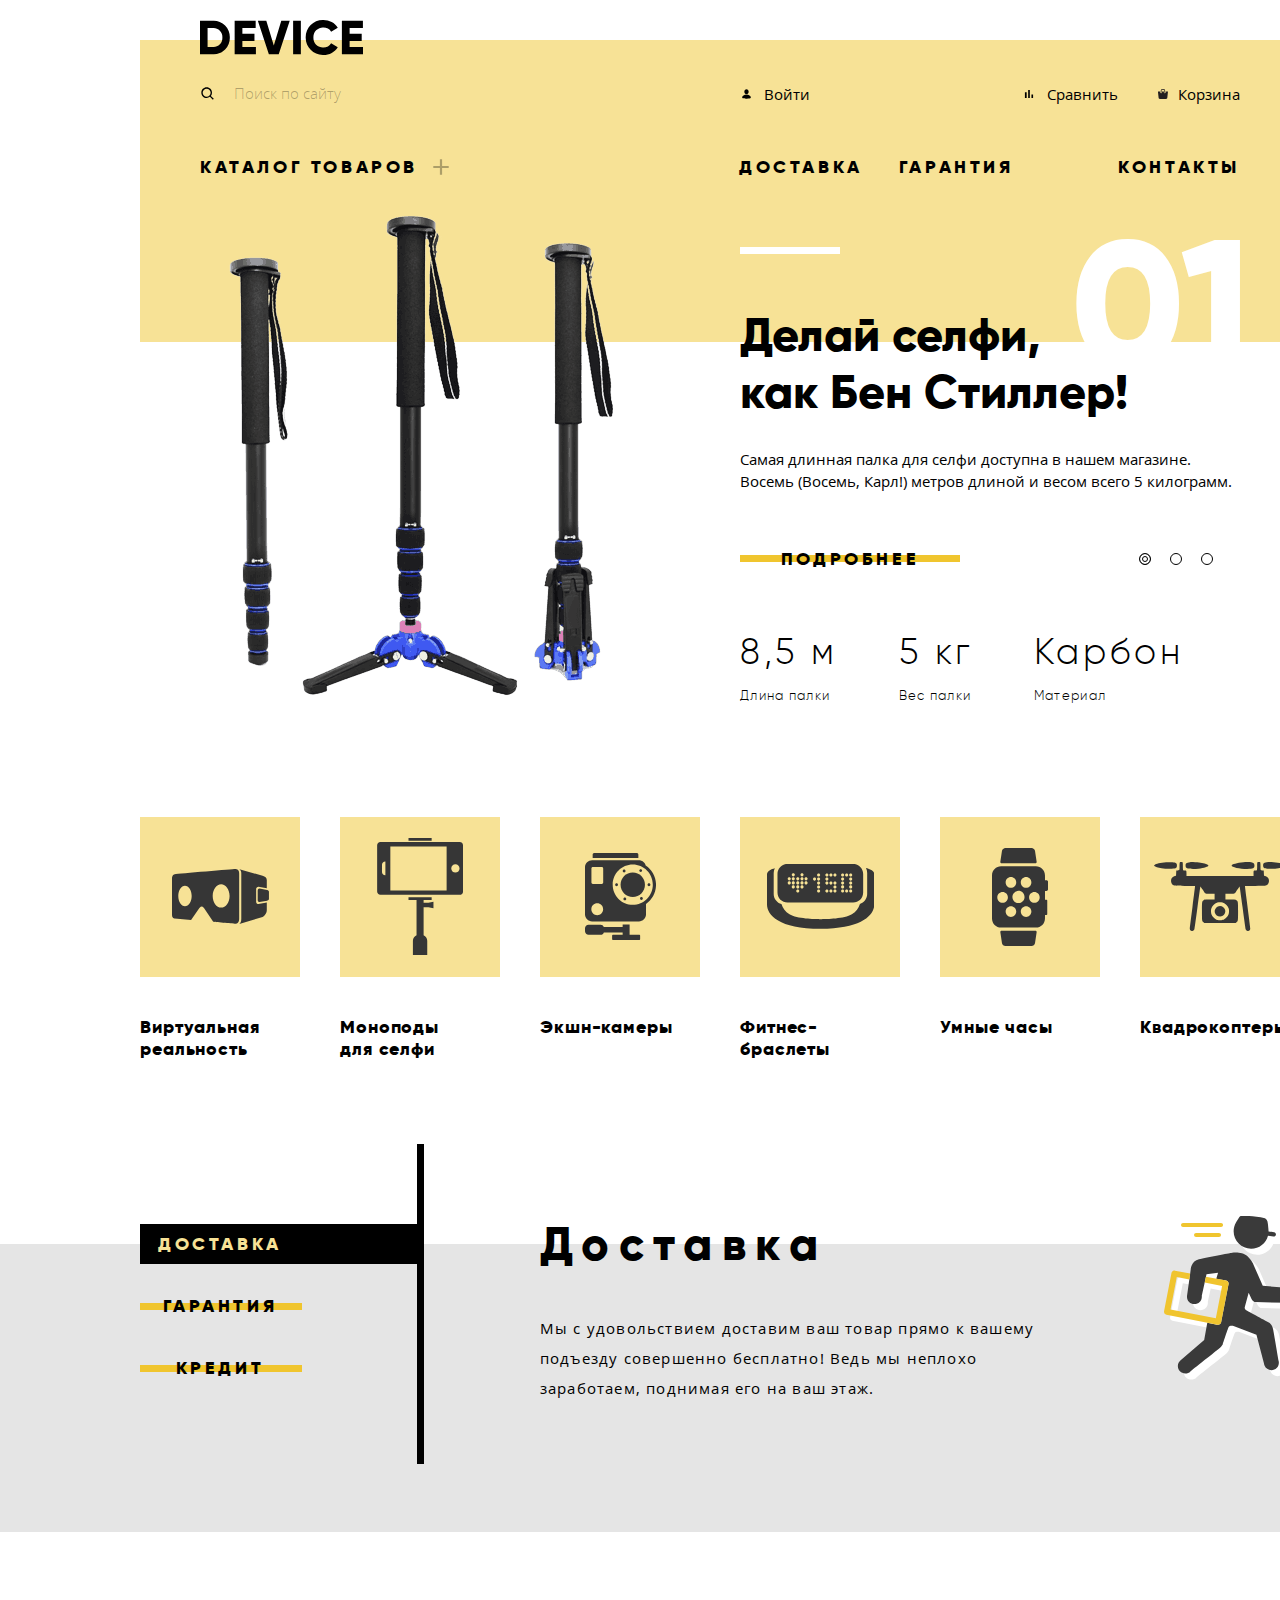
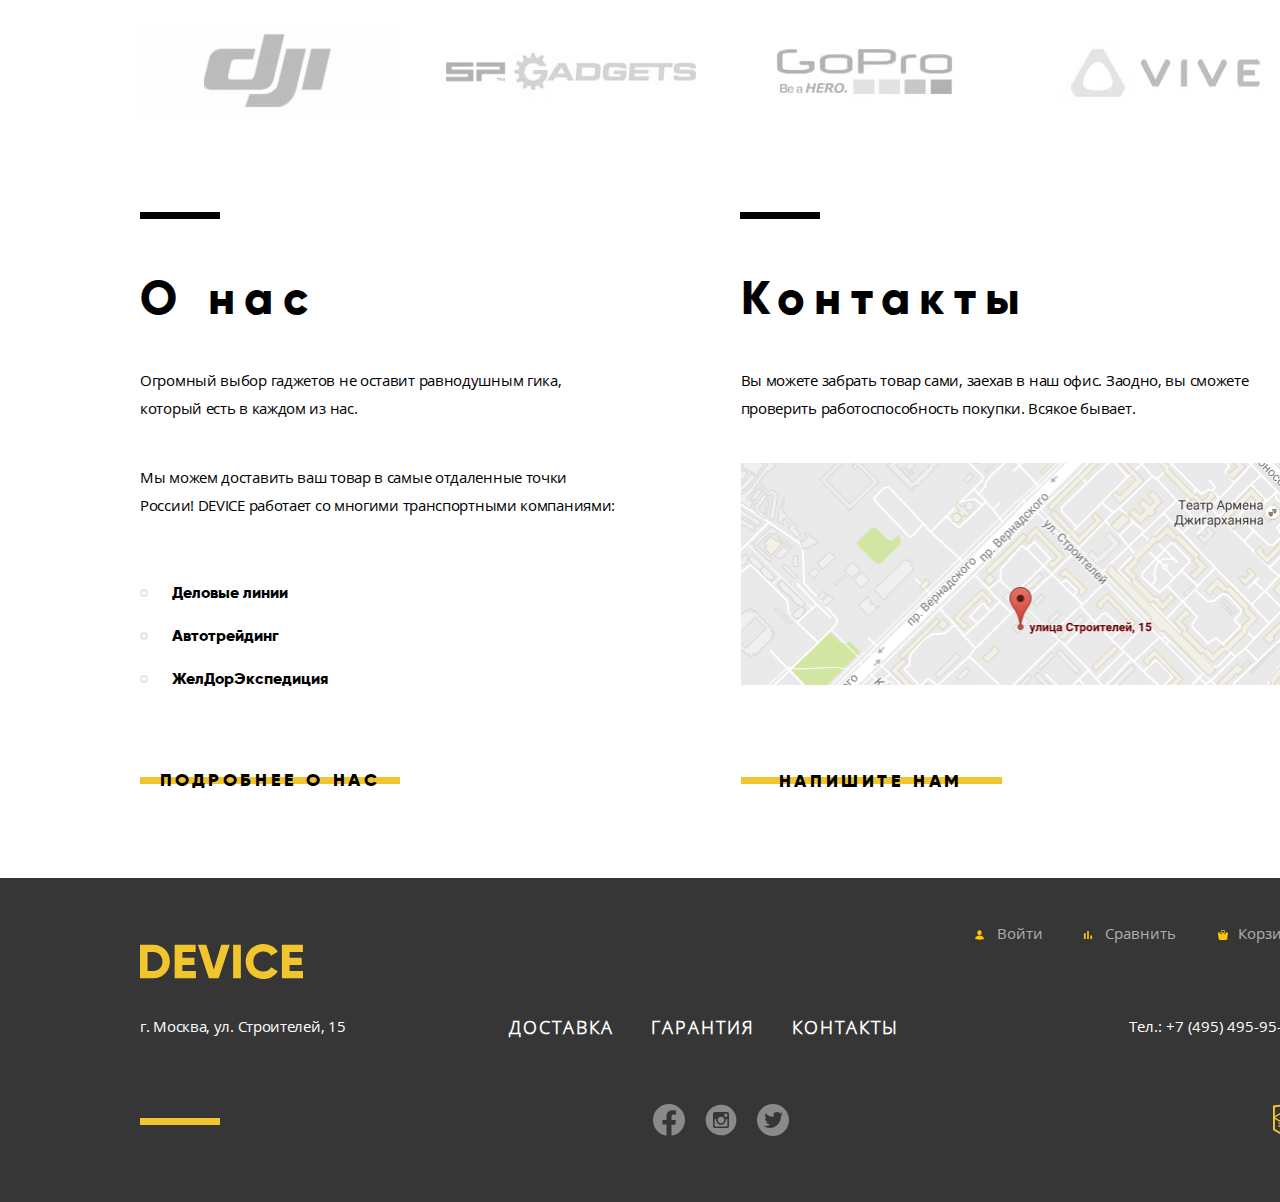
==== commit f5bad05f: "Доработка проекта Device" ====
--- a/index.html
+++ b/index.html
@@ -15,7 +15,7 @@
 		<ul class="client-navigation">
 			<li class="client-item search-item">
 				<form class="search-form" action="https://echo.htmlacademy.ru" method="get">
-					<label for="search-input" aria-label="Поле поиска"></label><input type="text" id="search-input" name="text" placeholder="Поиск по сайту">
+					<label for="search-input" aria-label="Поле поиска"></label><input class="search-input" type="text" id="search-input" name="text" placeholder="Поиск по сайту">
 					<button class="search-button" type="submit">Найти</button>
 				</form>
 			</li>
@@ -194,9 +194,9 @@
 	<h2>Контакты</h2>
 	<p>Вы можете забрать товар сами, заехав в наш офис. Заодно, вы сможете 
 проверить работоспособность покупки. Всякое бывает.</p>
-<div class="map-on">
+<a class="map-on" href="https://www.google.com/maps/place/%D1%83%D0%BB.+%D0%A1%D1%82%D1%80%D0%BE%D0%B8%D1%82%D0%B5%D0%BB%D0%B5%D0%B9,+15,+%D0%9C%D0%BE%D1%81%D0%BA%D0%B2%D0%B0,+%D0%A0%D0%BE%D1%81%D1%81%D0%B8%D1%8F,+119311/data=!4m2!3m1!1s0x46b54cf65f5c8955:0x694710ccd55501e?sa=X&ved=2ahUKEwiWlYyLosLvAhWOURUIHZAlCJQQ8gEwAHoECAUQAQ">
 <img src="img/map-small.svg" alt="Адресс магазина Device" width="560" height="222">
-</div>
+</a>
 	<a class="btn btn-feedback-on" href="#">Напишите нам</a>
 </section>
 </div>
--- a/css/style.min.css
+++ b/css/style.min.css
@@ -1 +1 @@
-:root{--basic-black:#000;--basic-dark:#363636;--basic-grey:#464646;--basic-half-grey:#7e7e7e;--grey:#f2f2f2;--grey-pagination:#ebebeb;--basic-grey-light:#e5e5e5;--grey-bg:#dcdcdc;--grey-hover:#eaeaea;--grey-pagination-link:#d9d9d9;--grey-controls:#c4c4c4;--basic-white:#fff;--special-yellow-dark:#f0c52e;--special-yellow:#f7e296;--yellow-border:#f7e296;--special-green:#91c92f;--rose-light:#f6dada;--gradient-trasparent-white-30:rgba(255,255,255,0.3);--gradient-transparent-white-60:rgba(255,255,255,0.6);--trasparent-black-30:rgba(0,0,0,0.3);--transparent-black-60:rgba(0,0,0,0.6);--shadow-controls:0 2px 2px rgba(0,0,0,0.18)}@font-face{font-family:"Gilroy";src:local("Gilroy"),url("../fonts/gilroyextrabold.woff2") format("woff2"),url("../fonts/gilroyextrabold.woff") format("woff");font-weight:800;font-style:normal}@font-face{font-family:"Gilroy";src:local("Gilroy"),url("../fonts/gilroylight.woff2") format("woff2"),url("../fonts/gilroylight.woff") format("woff");font-weight:500;font-style:normal}@font-face{font-family:"Open Sans";src:local("Open Sans"),url("../fonts/opensans.woff2") format("woff2"),url("../fonts/opensans.woff") format("woff");font-weight:300;font-style:normal}@font-face{font-family:"Open Sans";src:local("Open Sans"),url("../fonts/opensanslight.woff2") format("woff2"),url("../fonts/opensanslight.woff") format("woff");font-weight:500;font-style:normal}.page-body{min-width:1440px;margin:0;padding:0;font-family:"Gilroy",Arial,sans-serif;font-size:18px;line-height:22px;font-weight:800;color:var(--basic-black);min-height:100%;display:-ms-grid;display:grid;-ms-grid-rows:min-content 1fr min-content;grid-template-rows:min-content 1fr min-content}a{text-decoration:none}a:hover,a:focus,.logo:hover,.logo:focus{opacity:.6;-ms-filter:"alpha(opacity=60)"}a:active,.logo:active{opacity:.3;-ms-filter:"alpha(opacity=30)"}img{max-width:100%;height:auto}.visually-hidden{position:absolute;width:1px;height:1px;margin:-1px;border:0;padding:0;white-space:nowrap;-webkit-clip-path:inset(100%);clip-path:inset(100%);clip:rect(0 0 0 0);overflow:hidden}.container{width:1160px;margin:0 auto}.btn{display:-webkit-box;display:-ms-flexbox;display:flex;-webkit-box-align:center;-ms-flex-align:center;align-items:center;-webkit-box-pack:center;-ms-flex-pack:center;justify-content:center;text-transform:uppercase;color:var(--basick-black);letter-spacing:.2em;position:relative}.btn:after{display:block;position:absolute;content:"";width:100%;height:7px;background:var(--special-yellow-dark);-ms-flex-item-align:center;align-self:center;z-index:-1}.btn:hover,.btn:focus{background:var(--special-yellow-dark);opacity:1;-ms-filter:"alpha(opacity=100)"}.btn:active{background:var(--special-yellow-dark);color:var(--trasparent-black-30)}.page{height:100%}.main-header{display:-ms-grid;display:grid;-ms-grid-rows:min-content;grid-template-rows:min-content;margin-top:40px;padding:27px 60px 164px;position:relative;background:var(--special-yellow);box-sizing:border-box}.main-navigation{display:-ms-grid;display:grid;-ms-grid-rows:min-content min-content;grid-template-rows:min-content min-content;grid-row-gap:33px}.main-header-logo{position:absolute;top:-20px;left:60px}.client-navigation{display:-webkit-box;display:-ms-flexbox;display:flex;-ms-flex-wrap:wrap;flex-wrap:wrap;-webkit-box-align:center;-ms-flex-align:center;align-items:center;font-family:"Open Sans";font-size:15px;line-height:20.43px;font-weight:300;padding:0;margin:0}.search-item{margin-right:124px}.search-form{display:-webkit-box;display:-ms-flexbox;display:flex;-webkit-box-align:center;-ms-flex-align:center;align-items:center;width:440px;box-sizing:border-box;border-bottom:2px solid transparent;position:relative}.search-form label{display:block;background:url("../img/icons/icon-search.svg") no-repeat center;width:17px;height:17px;margin-right:19px}.search-form input{background:transparent;border:0;outline:0;-webkit-box-flex:1;-ms-flex-positive:1;flex-grow:1}.search-form input::-webkit-input-placeholder{color:var(--trasparent-black-30)}.search-form input::-moz-placeholder{color:var(--trasparent-black-30)}.search-form input:-ms-input-placeholder{color:var(--trasparent-black-30)}.search-form input::placeholder{color:var(--trasparent-black-30)}.search-form input:hover::-webkit-input-placeholder{color:var(--transparent-black-60)}.search-form input:hover::-moz-placeholder{color:var(--transparent-black-60)}.search-form input:hover:-ms-input-placeholder{color:var(--transparent-black-60)}.search-form input:hover::placeholder{color:var(--transparent-black-60)}.search-button{visibility:hidden;background:transparent;border:2px solid var(--basic-black);border-bottom:transparent;outline:0;padding:15px 17px;text-transform:uppercase;font-family:"Open Sans";font-size:15px;line-height:20.5px;font-weight:300}.search-button:hover,.search-button:focus{color:var(--basic-white);background:var(--basic-black)}.search-button:active{color:var(--gradient-trasparent-white-30)}.search-form:hover{border-bottom:2px solid var(--basic-black)}.search-form:hover .search-button{visibility:visible}.client-account{width:220px;margin-right:63px;position:relative}.client-account:before{position:absolute;content:"";width:17px;height:17px;background:url("../img/icons/icon_user.svg")no-repeat center;left:-26px;top:1px}.client-compare{position:relative;margin-right:60px}.client-compare:before{position:absolute;content:"";width:17px;height:17px;background:url("../img/icons/icon_chart.svg")no-repeat center;left:-27px;top:1px}.client-basket{position:relative}.client-basket:before{position:absolute;content:"";width:17px;height:17px;background:url("../img/icons/icon_cart.svg")no-repeat center;left:-24px;top:1px}.client-account:hover,.client-compare:hover,.client-basket:hover{opacity:.6;-ms-filter:"alpha(opacity=60)"}.client-account:active,.client-compare:active,.client-basket:active{opacity:.3;-ms-filter:"alpha(opacity=30)"}.service-navigation{display:-webkit-box;display:-ms-flexbox;display:flex;-ms-flex-wrap:wrap;flex-wrap:wrap;-webkit-box-pack:start;-ms-flex-pack:start;justify-content:flex-start;padding:0;margin:0;text-transform:uppercase;letter-spacing:.2em}.service-contacts{margin-left:auto}.service-delivery{margin-right:36px}.catalog-header{position:relative;margin-right:321px}.catalog-header:after{position:absolute;content:"";width:22px;height:22px;background:url("../img/icons/icon_plus.svg");right:-34px}.catalog-header:hover .dropdown-header,.catalog-header:focus .dropdown-header,.catalog-header:focus-within .dropdown-header{display:block}.dropdown-header{display:none;position:absolute;top:22px;left:-60px;width:1160px;height:165px;padding-left:60px;box-sizing:border-box;background:var(--special-yellow);z-index:10}.dropdown-list{display:-ms-grid;display:grid;-ms-grid-rows:(auto)[3];grid-template-rows:repeat(3,auto);-ms-grid-columns:(auto)[3];grid-template-columns:repeat(3,auto);grid-gap:16px 61px;width:530px;font-family:"Open Sans";font-size:15px;line-height:20.43px;font-weight:300;text-transform:none;letter-spacing:-0.3px;margin:0;padding:0;padding-top:30px;background:var(--special-yellow)}.dropdown-list li:last-child{grid-row:3/3;grid-column:1/2}.client-navigation,.service-navigation,.dropdown-list{list-style:none}.client-navigation a,.service-navigation a,.dropdown-list a{color:inherit}.promo{position:relative}.slide-list{position:relative;list-style:none;margin:0;padding:0;padding-bottom:452px}.slide-list:after{position:absolute;content:"";width:100px;height:7px;background:var(--basic-white);top:-95px;right:460px}.slide-item{position:absolute;display:-webkit-box;display:-ms-flexbox;display:flex;width:1024px;top:-130px;left:89px}.slide-one,.slide-two,.slide-three{display:none}.left{margin:0;padding:0;width:50%;text-align:left}.current-promo{display:-webkit-box;display:-ms-flexbox;display:flex}.right{-webkit-box-flex:50%;-ms-flex:50%;flex:50%;padding:95px 9px 0 7px;margin:0;position:relative}.slide-one:before{position:absolute;content:"01";font-size:180px;color:var(--basic-white);right:0;top:83px}.slide-two:before{position:absolute;content:"02";font-size:180px;color:var(--basic-white);right:0;top:83px}.slide-three:before{position:absolute;content:"03";font-size:180px;color:var(--basic-white);right:0;top:83px}.slide-item h3{font-size:47px;line-height:57.58px;padding:0;margin:0;margin-bottom:26px}.right p{font-family:"Open Sans";font-weight:300;font-size:15px;line-height:20,43px;margin:0;margin-bottom:48px}.right .btn{width:220px;padding:8px 0;margin-bottom:53px}.properties-list{display:-ms-grid;display:grid;-ms-grid-rows:auto auto;grid-template-rows:auto auto;-ms-grid-columns:(auto)[3];grid-template-columns:repeat(3,auto);grid-row-gap:15px;margin:0;margin-top:auto}.properties-list dt{font-size:36px;font-weight:300;line-height:42px;letter-spacing:.1em}.properties-list dd{font-weight:300;font-size:13px;line-height:15px;letter-spacing:.1em;grid-row:2/3;margin:0}.controls{position:absolute;right:87px;top:205px;z-index:5}.control-btn{width:12px;height:12px;background:transparent;border:1px solid var(--basic-black);border-radius:50%;margin-left:14px;padding:0;position:relative}.current{width:12px;height:12px;background:url("../img/icons/current-slider-circule.svg") no-repeat center}.goods{padding-top:23px;margin-bottom:166px}.goods-items{display:-webkit-box;display:-ms-flexbox;display:flex;list-style:none;margin:0;padding:0}.goods-item{width:160px;margin-right:40px}.goods-item:last-child{margin-right:0}.goods-link{display:-webkit-box;display:-ms-flexbox;display:flex;-webkit-box-orient:vertical;-webkit-box-direction:normal;-ms-flex-direction:column;flex-direction:column}.wrapper-img{background:var(--special-yellow);display:-webkit-box;display:-ms-flexbox;display:flex;-webkit-box-pack:center;-ms-flex-pack:center;justify-content:center;-webkit-box-align:center;-ms-flex-align:center;align-items:center;width:160px;height:160px;margin-bottom:20px}.goods-link h3{-webkit-box-ordinal-group:3;-ms-flex-order:2;order:2;color:var(--basic-black);font-size:inherit;letter-spacing:.05em}.goods-link:hover,.goods-link:focus,.goods-link:active{opacity:1;-ms-filter:"alpha(opacity=100)"}.goods-link:hover .wrapper-img,.goods-link:focus .wrapper-img{background:var(--special-yellow-dark)}.goods-link:active .wrapper-img img,.goods-link:active .goods-title{opacity:.3;-ms-filter:"alpha(opacity=30)"}.service{background:var(--basic-grey-light);position:relative;padding-bottom:288px;margin-bottom:90px}.service ul{list-style:none;margin:0;padding:0}.service-slide-row{display:-webkit-box;display:-ms-flexbox;display:flex;position:absolute;top:-28px}.service-left-controls{padding-top:8px}.service-list{text-transform:uppercase;letter-spacing:.2em;position:relative;z-index:1}.service-list:after{position:absolute;top:-80px;right:0;content:"";width:7px;height:320px;background:var(--basic-black)}.service-item{text-align:center;padding:0;margin-bottom:21px;position:relative}.btn-service:hover,.btn-service:focus,.btn-service:active{opacity:1;-ms-filter:"alpha(opacity=100)"}.btn-service{display:block;color:var(--basic-black);padding:9px 142px 9px 18px;position:relative}.btn-service:before{content:"";position:absolute;width:162px;height:7px;top:17px;left:0;background:var(--special-yellow-dark);z-index:-2}.btn-service:after{display:none;content:"";position:absolute;width:162px;height:40px;top:0;left:0;background:var(--special-yellow-dark);z-index:-1}.btn-service:hover:after{display:block}.current-service{color:var(--special-yellow);background:var(--basic-black)}.btn-service:active{color:var(--special-yellow);background:var(--basic-black)}.description-item{display:none}.current-service-describe{display:block}.service-right-slide{padding:0 0 0 116px}.description-item{padding-right:240px;position:relative}.description-item:after{position:absolute;content:"";width:136px;height:164px;background:url("../img/delivery-2.svg");top:0;right:0}.description-item h3{font-size:47px;line-height:57.58px;letter-spacing:.2em;margin:0;margin-bottom:40px;padding:0}.description-item p{font-family:"Open Sans";font-weight:300;font-size:15px;line-height:30px;letter-spacing:.08em}.brands{margin-bottom:51px}.brands-list{display:-webkit-box;display:-ms-flexbox;display:flex;list-style:none;margin:0;padding:0}.brands-list li{margin-right:40px}.brands-list li:last-child{margin-right:0}.brands-list a{filter:url('data:image/svg+xml;charset=utf-8,<svgxmlns="http://www.w3.org/2000/svg"><filterid="filter"><feColorMatrixtype="matrix"color-interpolation-filters="sRGB"values="0.21260.71520.0722000.21260.71520.0722000.21260.71520.07220000010"/></filter></svg>#filter');-webkit-filter:grayscale(100%);filter:grayscale(100%);opacity:.3;-ms-filter:"alpha(opacity=30)"}.brands-list a:hover{filter:url('data:image/svg+xml;charset=utf-8,<svgxmlns="http://www.w3.org/2000/svg"><filterid="filter"><feColorMatrixtype="matrix"color-interpolation-filters="sRGB"values="10000010000010000010"/></filter></svg>#filter');-webkit-filter:grayscale(0%);filter:grayscale(0%);opacity:1;-ms-filter:"alpha(opacity=100)"}.info-wrapper{display:-webkit-box;display:-ms-flexbox;display:flex;padding-top:53px;margin-bottom:78px;position:relative}.info-wrapper:before{position:absolute;content:"";width:80px;height:7px;background:var(--basic-black);top:34px}.info-wrapper:after{position:absolute;content:"";width:80px;height:7px;background:var(--basic-black);top:34px;right:480px}.info-wrapper h2{font-size:47px;line-height:57.58px;letter-spacing:.2em}.info-wrapper p{font-family:"Open Sans";font-weight:300;font-size:15px;line-height:28px;letter-spacing:-0.02em}.about{padding:0 85px 0 0;-ms-flex-preferred-size:50%;flex-basis:50%;box-sizing:border-box}.first-text{margin:0;margin-bottom:41px}.last-text{margin-bottom:60px}.about-list{margin:0;padding:0;padding-left:32px;list-style:none;margin-bottom:68px}.about-list li{margin-bottom:15px;position:relative}.about-list li:before{position:absolute;content:"";width:4px;height:4px;border:2px solid var(--basic-grey-light);border-radius:50%;top:10px;left:-32px}.about-list a{font-size:16px;line-height:28px;color:var(--basic-black)}.about a{width:260px;padding:8px 0}.contacts-inform{-ms-flex-preferred-size:50%;flex-basis:50%;padding-left:38px}.contacts-inform p{margin-bottom:41px}.contacts-inform .btn{width:261px;padding:8px 0}.map-on img{display:block;margin:0;padding:0}.map-on{margin-bottom:77px}.footer{background:var(--basic-dark)}.footer-account{padding-top:44px;display:-ms-grid;display:grid;-ms-grid-rows:auto auto;grid-template-rows:auto auto}.footer-account a{grid-row:2/3;margin-right:auto}.account-list-footer{margin:0;justify-self:end;display:-webkit-box;display:-ms-flexbox;display:flex;list-style:none}.account-list-footer li{padding:0;margin:0;margin-right:62px;position:relative}.account-list-footer li:last-child{margin-right:0}.account-list-footer a:before{position:absolute;content:"";width:14px;height:14px;top:6px}.login-footer:before{background:url("../img/icons/icon_user-yellow.svg");left:-24px}.chart-footer:before{background:url("../img/icons/icon_chart-yellow.svg");left:-24px}.basket-footer:before{background:url("../img/icons/icon_cart-yellow.svg") no-repeat center;left:-22px}.account-list-footer a{color:var(--gradient-transparent-white-60);font-family:Open Sans;font-weight:300;font-size:15px;line-height:20px}.footer-info{padding-top:32px;display:-webkit-box;display:-ms-flexbox;display:flex}.footer-info p,.footer-info a{font-family:Open Sans;color:var(--basic-white);font-weight:300;font-size:15px;line-height:20px;margin:0;padding:0}.footer-info p{letter-spacing:-0.02em;margin-right:164px}.footer-info a{margin-left:auto}.info-list{display:-webkit-box;display:-ms-flexbox;display:flex;list-style:none;margin:0;padding:0}.info-list li{margin-right:36px}.info-list li:last-child{margin-left:0}.info-list a{color:var(--basic-white);font-weight:800;font-size:18px;line-height:22px;letter-spacing:.11em;text-transform:uppercase}.footer-social{display:-webkit-box;display:-ms-flexbox;display:flex;-webkit-box-pack:justify;-ms-flex-pack:justify;justify-content:space-between;-webkit-box-align:start;-ms-flex-align:start;align-items:flex-start;padding:65px 0 59px 0}.footer-social:before{margin-top:14px;content:"";width:80px;height:7px;background:var(--special-yellow-dark)}.social-list{display:-webkit-box;display:-ms-flexbox;display:flex;-webkit-box-pack:justify;-ms-flex-pack:justify;justify-content:space-between;margin:0;padding:0;list-style:none;margin-left:-31px}.social-list a{display:inline-block;vertical-align:middle;width:32px;height:32px;opacity:.7;-ms-filter:"alpha(opacity=70)"}.social-list a:hover,.social-list a:focus{opacity:1;-ms-filter:"alpha(opacity=100)"}.social-list a:active{opacity:.1;-ms-filter:"alpha(opacity=10)"}.social-list li{margin-right:20px}.facebook{background:url("../img/icons/icon_facebook.svg")}.instagram{background:url("../img/icons/icon_instagram.svg")}.twitter{background:url("../img/icons/icon_twitter.svg")}.modal{position:fixed;top:0;right:0;bottom:0;left:0;margin:auto;z-index:10;display:none}.feedback{top:150px;bottom:auto;width:960px;padding:92px 100px 69px;box-sizing:border-box;background:var(--basic-white);box-shadow:0 10px 16px rgba(0,0,0,0.15)}.feedback-show{display:block;-webkit-animation:bounce .6s;animation:bounce .6s}.feedback-close{display:none}.btn-feedback-close{position:absolute;width:55px;height:55px;top:20px;right:20px;outline:0;border:0;background:var(--basic-white) url("../img/icons/icon-close.svg")no-repeat;opacity:.5;-ms-filter:"alpha(opacity=50)"}.btn-feedback-close:hover{opacity:1;-ms-filter:"alpha(opacity=100)"}.btn-feedback-close:active{-webkit-animation:rotate .5s ease both;animation:rotate .5s ease both;opacity:.7;-ms-filter:"alpha(opacity=70)"}.feedback-form{width:760px;box-sizing:border-box;posititon:relative}.feedback-list{display:-webkit-box;display:-ms-flexbox;display:flex;-ms-flex-wrap:wrap;flex-wrap:wrap;-webkit-box-pack:justify;-ms-flex-pack:justify;justify-content:space-between;margin:0;margin-bottom:41px;padding:0}.feedback-item{display:-webkit-box;display:-ms-flexbox;display:flex;-webkit-box-orient:vertical;-webkit-box-direction:normal;-ms-flex-direction:column;flex-direction:column}.feedback-item label{margin-bottom:10px}.feedback-input{background:var(--grey);outline:0;border:0;padding:15px 0 15px 20px;font-family:"Open Sans";font-size:14px;line-height:19px;box-sizing:border-box}.feedback-input:hover{background:var(--grey-hover)}.feedback-input:focus{background:var(--basic-white);border:2px solid var(--yellow-border)}.error{background:var(--rose-light)}.feedback-name{width:360px}.feedback-email{width:360px}.feedback-text{-webkit-box-flex:100%;-ms-flex:100%;flex:100%;padding-top:32px}.feedback-textarea{padding-top:16px;padding-left:20px;background:var(--grey);font-family:"Open Sans";outline:0;font-size:14px;line-height:19px;border:0}.feedback-textarea:hover{background:var(--grey-hover)}.feedback-textarea:focus{background:var(--basic-white);border:2px solid var(--yellow-border)}.btn{width:200px;padding:11px 0}.feedback .btn:after{background:var(--special-yellow)}.feedback .btn:hover,.feedback .btn:focus{background:var(--special-yellow)}.modal-map{width:960px;height:572.7px;filter:url('data:image/svg+xml;charset=utf-8,<svgxmlns="http://www.w3.org/2000/svg"><filterid="filter"><feGaussianBlurin="SourceAlpha"stdDeviation="16"/><feOffsetdx="1"dy="11"result="offsetblur"/><feFloodflood-color="rgba(0,0,0,0.15)"/><feCompositein2="offsetblur"operator="in"/><feMerge><feMergeNode/><feMergeNodein="SourceGraphic"/></feMerge></filter></svg>#filter');-webkit-filter:drop-shadow(0px 10px 16px rgba(0,0,0,0.15));filter:drop-shadow(0px 10px 16px rgba(0,0,0,0.15));z-index:9}.modal-map iframe{border:0}.btn-map-close{position:absolute;width:55px;height:55px;top:20px;right:20px;outline:0;border:0;border-radius:50%;background:var(--basic-white) url("../img/icons/icon-close.svg")no-repeat;opacity:.5;-ms-filter:"alpha(opacity=50)"}.btn-map-close:hover{opacity:1;-ms-filter:"alpha(opacity=100)"}.btn-map-close:active{-webkit-animation:rotate .5s ease both;animation:rotate .5s ease both;opacity:.7;-ms-filter:"alpha(opacity=70)"}.map-show{display:block;-webkit-animation:left-center 1s;animation:left-center 1s}.catalog-page .main-header{padding-bottom:50px;margin-bottom:44px}.catalog-account:hover,.catalog-account:focus,.catalog-account:active{opacity:1;-ms-filter:"alpha(opacity=100)"}.catalog-account a:hover,.catalog-account a:focus,.catalog-account a:active{opacity:1;-ms-filter:"alpha(opacity=100)"}.client-profile a{color:inherit;margin-right:0}.client-profile a:hover,.client-profile a:focus{opacity:.6;-ms-filter:"alpha(opacity=60)"}.client-profile a:active{opacity:.3;-ms-filter:"alpha(opacity=30)"}.account-list-header{display:-webkit-box;display:-ms-flexbox;display:flex;list-style:none;margin:0;padding:0}.account-list-header li{margin:0;margin-right:18px}.account-list-header li:last-child{margin-right:0}.client-logout a{color:inherit;opacity:.3;-ms-filter:"alpha(opacity=30)"}.client-logout a:active{color:inherit;opacity:.7;-ms-filter:"alpha(opacity=70)"}.page-catalog{display:-ms-grid;display:grid;-ms-grid-rows:auto auto 1fr;grid-template-rows:auto auto 1fr}.page-catalog .container{display:-webkit-box;display:-ms-flexbox;display:flex;-webkit-box-orient:vertical;-webkit-box-direction:normal;-ms-flex-direction:column;flex-direction:column}h1{font-size:47px;line-height:58px;margin:0;margin-bottom:30px;padding-left:60px;grid-row:1/2}.breadcrumbs-list{display:-webkit-box;display:-ms-flexbox;display:flex;-ms-flex-wrap:wrap;flex-wrap:wrap;list-style:none;margin:0;margin-bottom:50px;padding:0;padding-left:60px;grid-row:2/3}.breadcrumbs-list li{margin-right:38px;font-family:"Open Sans";font-weight:300;font-size:14px;line-height:19px;opacity:.3;-ms-filter:"alpha(opacity=30)";position:relative}.breadcrumbs-list li:after{position:absolute;content:"";width:12px;height:12px;background:url("../img/icons/icon_arrow_nav.svg");top:3px;right:-25px}.breadcrumbs-current:after{display:none}.catalog-columns .container{display:-webkit-box;display:-ms-flexbox;display:flex;-webkit-box-orient:horizontal;-webkit-box-direction:normal;-ms-flex-direction:row;flex-direction:row}.filter{width:328px;background:var(--basic-grey-light);position:relative}.filter:before{position:absolute;content:"";top:0;right:0;width:100vw;height:100%;background:var(--basic-grey-light);z-index:-1}.filter-titel h2{font-size:16px;line-height:20px;letter-spacing:.1em;text-transform:uppercase;margin:0}.filter-titel{padding:24px 0 26px 60px;margin-bottom:70px;background:var(--grey-bg);position:relative}.filter-titel:before{position:absolute;content:"";top:0;right:0;width:100vw;height:100%;background:var(--grey-bg);z-index:-1}.filter-form{padding:0 68px 0 60px}.filter-form fieldset{border:0;border-top:2px solid var(--basic-black);padding:61px 0 36px 0;margin:0;position:relative}.filter-form legend{font-size:14px;line-height:17px;letter-spacing:.1em;position:absolute;top:15px;left:0}.range-filter{width:202px;margin-top:9px}.range-controls{height:15px;padding-left:2px;position:relative}.range-controls .scale{height:2px;background:var(--trasparent-black-30)}.range-controls .bar{width:65%;height:2px;background:var(--special-green)}.range-controls .toggle{position:absolute;top:-10px;width:4px;height:4px;padding:0;border:8px solid var(--basic-white);background:var(--grey-controls);border-radius:50%;box-shadow:var(--shadow-controls);cursor:pointer}.range-controls .toggle-min{left:2px}.range-controls .toggle-max{left:116px}.price-controls label{font-weight:300;font-size:14px;line-height:16px}.price-controls input{font-weight:300;font-size:14px;line-height:16px;background:transparent;border:0;outline:0;width:50px}.min-price{margin-right:20px}.color-filter-list{list-style:none;margin:0;margin-bottom:4px;padding-top:2px}.color-filter-list li{margin-bottom:20px}.color-filter-list li:last-child{margin-bottom:0}.color-filter-list label{font-family:Open Sans;font-weight:300;font-size:14px;line-height:19px;padding-left:2px;position:relative;display:block;cursor:pointer;-webkit-user-select:none;-moz-user-select:none;-ms-user-select:none;user-select:none}.filter-input-checkbox+label:before{content:"";position:absolute;left:-40px;top:-2px;width:20px;height:20px;border:2px solid var(--basic-black);border-radius:2%}.filter-input-checkbox:checked+label:after{content:"";position:absolute;left:-35px;top:5px;width:20px;height:20px;background:url("../img/icons/checkbox-on.svg")no-repeat;border-radius:2%}.filter-input-checkbox:hover+label:before,.filter-input-checkbox:checked:hover+label:after{opacity:.6;-ms-filter:"alpha(opacity=60)"}.filter-input-checkbox:active+label:before,.filter-input-checkbox:checked:active+label:after{opacity:1;-ms-filter:"alpha(opacity=100)"}.filter-input-checkbox:disabled+label:before,.filter-input-checkbox:disabled+label:after{opacity:.25;-ms-filter:"alpha(opacity=25)"}.filter-input-checkbox:disabled+label{opacity:.25;-ms-filter:"alpha(opacity=25)"}.bluetooth-list{list-style:none;margin:0;margin-bottom:5px;padding-top:2px}.bluetooth-list label{font-family:Open Sans;font-weight:300;font-size:14px;line-height:19px;position:relative;display:block;cursor:pointer;-webkit-user-select:none;-moz-user-select:none;-ms-user-select:none;user-select:none}.bluetooth-list li{margin-bottom:21px}.bluetooth-list li:last-child{margin-bottom:0}.filter-input-radio+label:before{content:"";position:absolute;left:-40px;top:-2px;width:20px;height:20px;border:2px solid var(--basic-black);border-radius:50%}.filter-input-radio:checked+label:after{content:"";position:absolute;left:-32px;top:6px;width:8px;height:8px;background:var(--basic-black);border-radius:50%}.filter-input-radio:hover+label:before,.filter-input-radio:checked:hover+label:after{opacity:.6;-ms-filter:"alpha(opacity=60)"}.filter-input-radio:active+label:before,.filter-input-radio:checked:active+label:after{opacity:1;-ms-filter:"alpha(opacity=100)"}.filter-input-radio:disabled+label:before,.filter-input-radio:disabled+label:after{opacity:.25;-ms-filter:"alpha(opacity=25)"}.filter-input-radio:disabled+label{opacity:.25;-ms-filter:"alpha(opacity=25)"}.btn{width:198px;border:0;outline:0;background:transparent;font-weight:inherit;font-size:18px;line-height:22px;letter-spacing:.2em;text-transform:uppercase;z-index:3}.sort-header{display:-webkit-box;display:-ms-flexbox;display:flex;-webkit-box-align:center;-ms-flex-align:center;align-items:center;width:859px;padding:23px 24px 23px 72px;background:var(--basic-grey-light);position:relative;box-sizing:border-box}.sort-header:before{position:absolute;content:"";top:0;left:0;width:100vw;height:100%;background:var(--basic-grey-light);z-index:-1}.sort-header h2{font-size:16px;line-height:20px;letter-spacing:.1em;text-transform:uppercase;margin:0;margin-right:33px}.sorting-list{display:-webkit-box;display:-ms-flexbox;display:flex;list-style:none;margin:0}.sorting-list li{margin-right:30px}.sorting-list li:last-child{margin-right:0}.sort-link{font-family:Open Sans;font-weight:300;font-size:14px;line-height:19px;color:var(--basic-black);opacity:.3;-ms-filter:"alpha(opacity=30)"}.sort-current{opacity:1;-ms-filter:"alpha(opacity=100)"}.sort-arrow{margin-left:auto;display:-webkit-box;display:-ms-flexbox;display:flex;padding-top:6px;-webkit-box-pack:justify;-ms-flex-pack:justify;justify-content:space-between;width:52px;-webkit-box-align:center;-ms-flex-align:center;align-items:center}.sort-arrow a{display:block;width:18px;height:18px}.arrow-up{background:url(../img/icons/up-arrow.svg)no-repeat}.arrow-down{background:url(../img/icons/down-arrow.svg)no-repeat}.sort-goods-content{padding:0;margin:0;padding:71px 27px 0 72px}.sort-goods-list{display:-webkit-box;display:-ms-flexbox;display:flex;-ms-flex-wrap:wrap;flex-wrap:wrap;-webkit-box-pack:justify;-ms-flex-pack:justify;justify-content:space-between;margin:0;padding:0;list-style:none}.sort-goods-item{display:-webkit-box;display:-ms-flexbox;display:flex;-webkit-box-orient:vertical;-webkit-box-direction:normal;-ms-flex-direction:column;flex-direction:column;margin:0;margin-bottom:48px;padding:0;position:relative}.sort-goods-item:hover img,.sort-goods-item:focus-within img{opacity:.7;-ms-filter:"alpha(opacity=70)"}.sort-goods-item:hover .hover-block,.sort-goods-item:focus .hover-block{display:-webkit-box;display:-ms-flexbox;display:flex}.sort-goods-item:focus-within .hover-block{display:-webkit-box;display:-ms-flexbox;display:flex}.hover-block{display:none;-webkit-box-orient:vertical;-webkit-box-direction:normal;-ms-flex-direction:column;flex-direction:column;-webkit-box-align:center;-ms-flex-align:center;-ms-grid-row-align:center;align-items:center;position:absolute;top:167px;left:79px;width:200px}.hover-block .btn{margin-bottom:12px}.goods-chart-add{font-family:Open Sans;font-style:normal;font-weight:300;font-size:13px;line-height:18px;color:inherit;letter-spacing:.1em}.sort-goods-item img{width:360px;height:380px;margin-bottom:30px}.sort-goods-titel{-webkit-box-ordinal-group:3;-ms-flex-order:2;order:2;margin:0;padding:0;display:-webkit-box;display:-ms-flexbox;display:flex;-ms-flex-wrap:wrap;flex-wrap:wrap;-webkit-box-pack:justify;-ms-flex-pack:justify;justify-content:space-between;-webkit-box-align:baseline;-ms-flex-align:baseline;align-items:baseline}.sort-goods-titel a{font-size:18px;line-height:22px;letter-spacing:.05em;color:inherit}.sort-goods-titel span{font-weight:300;font-size:16px;line-height:18px;letter-spacing:.05em}.new:after{content:"";position:absolute;right:27px;top:30px;background:url("../img/icons/icon-new.svg");width:62px;height:62px;z-index:3}.pagination{display:-webkit-box;display:-ms-flexbox;display:flex;-webkit-box-align:center;-ms-flex-align:center;align-items:center;list-style:none;margin:0;margin-bottom:78px;padding:0;margin-top:-8px;-webkit-box-pack:justify;-ms-flex-pack:justify;justify-content:space-between;background:var(--grey-pagination)}.pagination-link{display:block;padding:25px 30px;font-size:16px;line-height:20px;letter-spacing:.1em;text-transform:uppercase}.pagination-link:hover,.pagination-link:focus{background:var(--grey-pagination-link);opacity:1;-ms-filter:"alpha(opacity=100)"}.pagination-link:active{background:var(--grey-pagination-link);color:var(--trasparent-black-30)}.pagination a{color:inherit}.pagination-list-numbers{display:-webkit-box;display:-ms-flexbox;display:flex;list-style:none;margin:0;padding:0}.pagination-list-numbers li{margin-right:30px}.pagination-list-numbers li:last-child{margin-right:0}.number-link{opacity:.3;-ms-filter:"alpha(opacity=30)"}.number-link:hover{opacity:.6;-ms-filter:"alpha(opacity=60)"}.number-link:focus,.number-link:active{opacity:1;-ms-filter:"alpha(opacity=100)"}.number-active{opacity:1;-ms-filter:"alpha(opacity=100)"}.profile-list{display:-webkit-box;display:-ms-flexbox;display:flex;list-style:none;margin:0;padding:0}.profile-list li{padding:0;margin-right:21px}.profile-list li:last-child{margin-right:0}.profile-footer:before{background:url("../img/icons/icon_user-special-yellow.svg");left:-24px}.login-footer:before{background:url("../img/icons/icon_user-yellow.svg");left:-24px}@-webkit-keyframes rotate{from{-webkit-transform:rotate(0deg);transform:rotate(0deg)}to{-webkit-transform:rotate(180deg);transform:rotate(180deg)}}@keyframes rotate{from{-webkit-transform:rotate(0deg);transform:rotate(0deg)}to{-webkit-transform:rotate(180deg);transform:rotate(180deg)}}@-webkit-keyframes left-center{0%{opacity:0;-ms-filter:"alpha(opacity=0)";-webkit-transform:translateX(-1000px);transform:translateX(-1000px)}100%{opacity:1;-ms-filter:"alpha(opacity=100)"}}@keyframes left-center{0%{opacity:0;-ms-filter:"alpha(opacity=0)";-webkit-transform:translateX(-1000px);transform:translateX(-1000px)}100%{opacity:1;-ms-filter:"alpha(opacity=100)"}}+:root{--basic-black:#000;--basic-dark:#363636;--basic-grey:#464646;--basic-half-grey:#7e7e7e;--grey:#f2f2f2;--grey-pagination:#ebebeb;--basic-grey-light:#e5e5e5;--grey-bg:#dcdcdc;--grey-hover:#eaeaea;--grey-pagination-link:#d9d9d9;--grey-controls:#c4c4c4;--basic-white:#fff;--special-yellow-dark:#f0c52e;--special-yellow:#f7e296;--yellow-border:#f7e296;--special-green:#91c92f;--rose-light:#f6dada;--gradient-trasparent-white-30:rgba(255,255,255,0.3);--gradient-transparent-white-60:rgba(255,255,255,0.6);--trasparent-black-30:rgba(0,0,0,0.3);--transparent-black-60:rgba(0,0,0,0.6);--shadow-controls:0 2px 2px rgba(0,0,0,0.18)}@font-face{font-family:"Gilroy";src:local("Gilroy"),url("../fonts/gilroyextrabold.woff2") format("woff2"),url("../fonts/gilroyextrabold.woff") format("woff");font-weight:800;font-style:normal}@font-face{font-family:"Gilroy";src:local("Gilroy"),url("../fonts/gilroylight.woff2") format("woff2"),url("../fonts/gilroylight.woff") format("woff");font-weight:500;font-style:normal}@font-face{font-family:"Open Sans";src:local("Open Sans"),url("../fonts/opensans.woff2") format("woff2"),url("../fonts/opensans.woff") format("woff");font-weight:300;font-style:normal}@font-face{font-family:"Open Sans";src:local("Open Sans"),url("../fonts/opensanslight.woff2") format("woff2"),url("../fonts/opensanslight.woff") format("woff");font-weight:500;font-style:normal}.page-body{min-width:1440px;margin:0;padding:0;font-family:"Gilroy","Arial",sans-serif;font-size:18px;line-height:22px;font-weight:800;color:var(--basic-black);min-height:100%;display:-ms-grid;display:grid;-ms-grid-rows:min-content 1fr min-content;grid-template-rows:min-content 1fr min-content}a{text-decoration:none}a:hover,a:focus,.logo:hover,.logo:focus{opacity:.6;-ms-filter:"alpha(opacity=60)"}a:active,.logo:active{opacity:.3;-ms-filter:"alpha(opacity=30)"}img{max-width:100%;height:auto}.visually-hidden{position:absolute;width:1px;height:1px;margin:-1px;border:0;padding:0;white-space:nowrap;-webkit-clip-path:inset(100%);clip-path:inset(100%);clip:rect(0 0 0 0);overflow:hidden}.container{width:1160px;margin:0 auto}.btn{display:-webkit-box;display:-ms-flexbox;display:flex;-webkit-box-align:center;-ms-flex-align:center;align-items:center;-webkit-box-pack:center;-ms-flex-pack:center;justify-content:center;text-transform:uppercase;color:var(--basick-black);letter-spacing:.2em;position:relative}.btn:after{display:block;position:absolute;content:"";width:100%;height:7px;background:var(--special-yellow-dark);-ms-flex-item-align:center;align-self:center;z-index:-1}.btn:hover,.btn:focus{background:var(--special-yellow-dark);opacity:1;-ms-filter:"alpha(opacity=100)"}.btn:active{background:var(--special-yellow-dark);color:var(--trasparent-black-30)}.page{height:100%}.main-header{display:-ms-grid;display:grid;-ms-grid-rows:min-content;grid-template-rows:min-content;margin-top:40px;padding:29px 60px 164px;position:relative;background:var(--special-yellow);box-sizing:border-box}.main-navigation{display:-ms-grid;display:grid;-ms-grid-rows:min-content min-content;grid-template-rows:min-content min-content;grid-row-gap:36px}.main-header-logo{position:absolute;top:-20px;left:60px}.client-navigation{display:-webkit-box;display:-ms-flexbox;display:flex;-ms-flex-wrap:wrap;flex-wrap:wrap;-webkit-box-align:center;-ms-flex-align:center;align-items:center;font-family:"Open Sans","Arial",sans-serif;font-size:15px;line-height:20.43px;font-weight:300;padding:0;margin:0}.search-item{margin-right:124px}.search-form{display:-webkit-box;display:-ms-flexbox;display:flex;-webkit-box-align:center;-ms-flex-align:center;align-items:center;width:440px;box-sizing:border-box;border-bottom:2px solid transparent;position:relative}.search-form label{display:block;background:url("../img/icons/icon-search.svg") no-repeat center;width:17px;height:17px;margin-right:19px}.search-input{background:transparent;border:0;outline:0;width:357px;padding:13px 0 13px 0;-webkit-box-flex:1;-ms-flex-positive:1;flex-grow:1}.search-input::-webkit-input-placeholder{color:var(--trasparent-black-30)}.search-input::-moz-placeholder{color:var(--trasparent-black-30)}.search-input:-ms-input-placeholder{color:var(--trasparent-black-30)}.search-input::placeholder{color:var(--trasparent-black-30)}.search-input:hover::-webkit-input-placeholder{color:var(--transparent-black-60)}.search-input:hover::-moz-placeholder{color:var(--transparent-black-60)}.search-input:hover:-ms-input-placeholder{color:var(--transparent-black-60)}.search-input:hover::placeholder{color:var(--transparent-black-60)}.search-button:hover,.search-button:focus{color:var(--basic-white);background:var(--basic-black)}.search-button:active{visibility:visible;color:var(--gradient-trasparent-white-30)}.search-button{visibility:hidden;background:transparent;border:2px solid var(--basic-black);outline:0;padding:12px 14px;text-transform:uppercase;font-family:"Open Sans","Arial",sans-serif;font-size:15px;line-height:20.5px;font-weight:300;position:relative}.search-button:before{position:absolute;bottom:-2px;left:-357px;content:"";width:357px;height:2px;background:var(--basic-black)}.search-input:focus+.search-button{visibility:visible}.client-account{width:220px;margin-right:63px;position:relative}.client-account:before{position:absolute;content:"";width:17px;height:17px;background:url("../img/icons/icon_user.svg")no-repeat center;left:-26px;top:1px}.client-compare{position:relative;margin-right:60px}.client-compare:before{position:absolute;content:"";width:17px;height:17px;background:url("../img/icons/icon_chart.svg")no-repeat center;left:-27px;top:1px}.client-basket{position:relative}.client-basket:before{position:absolute;content:"";width:17px;height:17px;background:url("../img/icons/icon_cart.svg")no-repeat center;left:-24px;top:1px}.client-account:hover,.client-compare:hover,.client-basket:hover{opacity:.6;-ms-filter:"alpha(opacity=60)"}.client-account:active,.client-compare:active,.client-basket:active{opacity:.3;-ms-filter:"alpha(opacity=30)"}.service-navigation{display:-webkit-box;display:-ms-flexbox;display:flex;-ms-flex-wrap:wrap;flex-wrap:wrap;-webkit-box-pack:start;-ms-flex-pack:start;justify-content:flex-start;padding:0;margin:0;text-transform:uppercase;letter-spacing:.2em}.service-contacts{margin-left:auto}.service-delivery{margin-right:36px}.catalog-header{position:relative;margin-right:321px}.catalog-header:after{position:absolute;content:"";width:22px;height:22px;background:url("../img/icons/icon_plus.svg");right:-34px}.catalog-header:hover .dropdown-header,.catalog-header:focus .dropdown-header,.catalog-header:focus-within .dropdown-header{display:block}.dropdown-header{display:none;position:absolute;top:22px;left:-60px;width:1160px;height:165px;padding-left:60px;box-sizing:border-box;background:var(--special-yellow);z-index:10}.dropdown-list{display:-ms-grid;display:grid;-ms-grid-rows:(auto)[3];grid-template-rows:repeat(3,auto);-ms-grid-columns:(auto)[3];grid-template-columns:repeat(3,auto);grid-gap:16px 61px;width:530px;font-family:"Open Sans","Arial",sans-serif;font-size:15px;line-height:20.43px;font-weight:300;text-transform:none;letter-spacing:-0.3px;margin:0;padding:0;padding-top:30px;background:var(--special-yellow)}.dropdown-list li:last-child{grid-row:3/3;grid-column:1/2}.client-navigation,.service-navigation,.dropdown-list{list-style:none}.client-navigation a,.service-navigation a,.dropdown-list a{color:inherit}.promo{position:relative}.slide-list{position:relative;list-style:none;margin:0;padding:0;padding-bottom:452px}.slide-list:after{position:absolute;content:"";width:100px;height:7px;background:var(--basic-white);top:-95px;right:460px}.slide-item{position:absolute;display:-webkit-box;display:-ms-flexbox;display:flex;width:1024px;top:-130px;left:89px}.slide-one,.slide-two,.slide-three{display:none}.left{margin:0;padding:0;width:50%;text-align:left}.current-promo{display:-webkit-box;display:-ms-flexbox;display:flex}.right{-webkit-box-flex:50%;-ms-flex:50%;flex:50%;padding:95px 9px 0 7px;margin:0;position:relative}.slide-one:before{position:absolute;content:"01";font-size:180px;color:var(--basic-white);right:0;top:83px}.slide-two:before{position:absolute;content:"02";font-size:180px;color:var(--basic-white);right:0;top:83px}.slide-three:before{position:absolute;content:"03";font-size:180px;color:var(--basic-white);right:0;top:83px}.slide-item h3{font-size:47px;line-height:57.58px;padding:0;margin:0;margin-bottom:26px}.right p{font-family:"Open Sans","Arial",sans-serif;font-weight:300;font-size:15px;line-height:20,43px;margin:0;margin-bottom:48px}.right .btn{width:220px;padding:8px 0;margin-bottom:53px}.properties-list{display:-ms-grid;display:grid;-ms-grid-rows:auto auto;grid-template-rows:auto auto;-ms-grid-columns:(auto)[3];grid-template-columns:repeat(3,auto);grid-row-gap:15px;margin:0;margin-top:auto}.properties-list dt{font-size:36px;font-weight:300;line-height:42px;letter-spacing:.1em}.properties-list dd{font-weight:300;font-size:13px;line-height:15px;letter-spacing:.1em;grid-row:2/3;margin:0}.controls{position:absolute;right:87px;top:205px;z-index:5}.control-btn{width:12px;height:12px;background:transparent;border:1px solid var(--basic-black);border-radius:50%;margin-left:14px;padding:0;position:relative}.current{width:12px;height:12px;background:url("../img/icons/current-slider-circule.svg") no-repeat center}.goods{padding-top:23px;margin-bottom:166px}.goods-items{display:-webkit-box;display:-ms-flexbox;display:flex;list-style:none;margin:0;padding:0}.goods-item{width:160px;margin-right:40px}.goods-item:last-child{margin-right:0}.goods-link{display:-webkit-box;display:-ms-flexbox;display:flex;-webkit-box-orient:vertical;-webkit-box-direction:normal;-ms-flex-direction:column;flex-direction:column}.wrapper-img{background:var(--special-yellow);display:-webkit-box;display:-ms-flexbox;display:flex;-webkit-box-pack:center;-ms-flex-pack:center;justify-content:center;-webkit-box-align:center;-ms-flex-align:center;align-items:center;width:160px;height:160px;margin-bottom:21px}.goods-link h3{-webkit-box-ordinal-group:3;-ms-flex-order:2;order:2;color:var(--basic-black);font-size:inherit;letter-spacing:.05em}.goods-link:hover,.goods-link:focus,.goods-link:active{opacity:1;-ms-filter:"alpha(opacity=100)"}.goods-link:hover .wrapper-img,.goods-link:focus .wrapper-img{background:var(--special-yellow-dark)}.goods-link:active .wrapper-img img,.goods-link:active .goods-title{opacity:.3;-ms-filter:"alpha(opacity=30)"}.service{background:var(--basic-grey-light);position:relative;padding-bottom:288px;margin-bottom:90px}.service ul{list-style:none;margin:0;padding:0}.service-slide-row{display:-webkit-box;display:-ms-flexbox;display:flex;position:absolute;top:-28px}.service-left-controls{padding-top:8px}.service-list{text-transform:uppercase;letter-spacing:.2em;position:relative;z-index:1}.service-list:after{position:absolute;top:-80px;right:0;content:"";width:7px;height:320px;background:var(--basic-black)}.service-item{text-align:center;padding:0;margin-bottom:22px;position:relative}.btn-service:hover,.btn-service:focus,.btn-service:active{opacity:1;-ms-filter:"alpha(opacity=100)"}.btn-service{display:block;color:var(--basic-black);padding:9px 142px 9px 18px;position:relative}.btn-service:before{content:"";position:absolute;width:162px;height:7px;top:17px;left:0;background:var(--special-yellow-dark);z-index:-2}.btn-service:after{display:none;content:"";position:absolute;width:162px;height:40px;top:0;left:0;background:var(--special-yellow-dark);z-index:-1}.btn-service:hover:after{display:block}.current-service{color:var(--special-yellow);background:var(--basic-black)}.btn-service:active{color:var(--special-yellow);background:var(--basic-black)}.description-item{display:none}.current-service-describe{display:block}.service-right-slide{padding:0 0 0 116px}.description-item{padding-right:240px;position:relative}.description-item:after{position:absolute;content:"";width:136px;height:164px;background:url("../img/delivery-2.svg");top:0;right:0}.description-item h3{font-size:47px;line-height:57.58px;letter-spacing:.2em;margin:0;margin-bottom:40px;padding:0}.description-item p{font-family:"Open Sans","Arial",sans-serif;font-weight:300;font-size:15px;line-height:30px;letter-spacing:.08em}.brands{margin-bottom:51px}.brands-list{display:-webkit-box;display:-ms-flexbox;display:flex;list-style:none;margin:0;padding:0}.brands-list li{margin-right:40px}.brands-list li:last-child{margin-right:0}.brands-list a{filter:url('data:image/svg+xml;charset=utf-8,<svgxmlns="http://www.w3.org/2000/svg"><filterid="filter"><feColorMatrixtype="matrix"color-interpolation-filters="sRGB"values="0.21260.71520.0722000.21260.71520.0722000.21260.71520.07220000010"/></filter></svg>#filter');-webkit-filter:grayscale(100%);filter:grayscale(100%);opacity:.3;-ms-filter:"alpha(opacity=30)"}.brands-list a:hover{filter:url('data:image/svg+xml;charset=utf-8,<svgxmlns="http://www.w3.org/2000/svg"><filterid="filter"><feColorMatrixtype="matrix"color-interpolation-filters="sRGB"values="10000010000010000010"/></filter></svg>#filter');-webkit-filter:grayscale(0%);filter:grayscale(0%);opacity:1;-ms-filter:"alpha(opacity=100)"}.info-wrapper{display:-webkit-box;display:-ms-flexbox;display:flex;padding-top:53px;margin-bottom:78px;position:relative}.info-wrapper:before{position:absolute;content:"";width:80px;height:7px;background:var(--basic-black);top:34px}.info-wrapper:after{position:absolute;content:"";width:80px;height:7px;background:var(--basic-black);top:34px;right:480px}.info-wrapper h2{font-size:47px;line-height:57.58px;letter-spacing:.2em}.info-wrapper p{font-family:"Open Sans","Arial",sans-serif;font-weight:300;font-size:15px;line-height:28px;letter-spacing:-0.02em}.about{padding:0 85px 0 0;-ms-flex-preferred-size:50%;flex-basis:50%;box-sizing:border-box}.first-text{margin:0;margin-bottom:41px}.last-text{margin-bottom:60px}.about-list{margin:0;padding:0;padding-left:32px;list-style:none;margin-bottom:68px}.about-list li{margin-bottom:15px;position:relative}.about-list li:before{position:absolute;content:"";width:4px;height:4px;border:2px solid var(--basic-grey-light);border-radius:50%;top:10px;left:-32px}.about-list a{font-size:16px;line-height:28px;color:var(--basic-black)}.about a{width:260px;padding:8px 0}.contacts-inform{-ms-flex-preferred-size:50%;flex-basis:50%;padding-left:38px}.contacts-inform p{margin-bottom:41px}.contacts-inform .btn{width:261px;padding:8px 0}.map-on img{display:block;margin:0;padding:0}.map-on{display:block;margin-bottom:77px}.footer{background:var(--basic-dark)}.footer-account{padding-top:44px;display:-ms-grid;display:grid;-ms-grid-rows:auto auto;grid-template-rows:auto auto}.footer-account a{grid-row:2/3;margin-right:auto}.account-list-footer{margin:0;justify-self:end;display:-webkit-box;display:-ms-flexbox;display:flex;list-style:none}.account-list-footer li{padding:0;margin:0;margin-right:62px;position:relative}.account-list-footer li:last-child{margin-right:0}.account-list-footer a:before{position:absolute;content:"";width:14px;height:14px;top:6px}.login-footer:before{background:url("../img/icons/icon_user-yellow.svg");left:-24px}.chart-footer:before{background:url("../img/icons/icon_chart-yellow.svg");left:-24px}.basket-footer:before{background:url("../img/icons/icon_cart-yellow.svg") no-repeat center;left:-22px}.account-list-footer a{color:var(--gradient-transparent-white-60);font-family:Open Sans,"Arial",sans-serif;font-weight:300;font-size:15px;line-height:20px}.footer-info{padding-top:32px;display:-webkit-box;display:-ms-flexbox;display:flex}.footer-info p,.footer-info a{font-family:Open Sans,"Arial",sans-serif;color:var(--basic-white);font-weight:300;font-size:15px;line-height:20px;margin:0;padding:0}.footer-info p{letter-spacing:-0.02em;margin-right:164px}.footer-info a{margin-left:auto}.info-list{display:-webkit-box;display:-ms-flexbox;display:flex;list-style:none;margin:0;padding:0}.info-list li{margin-right:37px}.info-list li:last-child{margin-left:0}.info-list a{color:var(--basic-white);font-weight:800;font-size:18px;line-height:22px;letter-spacing:.11em;text-transform:uppercase}.footer-social{display:-webkit-box;display:-ms-flexbox;display:flex;-webkit-box-pack:justify;-ms-flex-pack:justify;justify-content:space-between;-webkit-box-align:start;-ms-flex-align:start;align-items:flex-start;padding:65px 0 59px 0}.footer-social:before{margin-top:14px;content:"";width:80px;height:7px;background:var(--special-yellow-dark)}.social-list{display:-webkit-box;display:-ms-flexbox;display:flex;-webkit-box-pack:justify;-ms-flex-pack:justify;justify-content:space-between;margin:0;padding:0;list-style:none;margin-left:-31px}.social-list a{display:inline-block;vertical-align:middle;width:32px;height:32px;opacity:.7;-ms-filter:"alpha(opacity=70)"}.social-list a:hover,.social-list a:focus{opacity:1;-ms-filter:"alpha(opacity=100)"}.social-list a:active{opacity:.1;-ms-filter:"alpha(opacity=10)"}.social-list li{margin-right:20px}.facebook{background:url("../img/icons/icon_facebook.svg")}.instagram{background:url("../img/icons/icon_instagram.svg")}.twitter{background:url("../img/icons/icon_twitter.svg")}.modal{position:fixed;top:0;right:0;bottom:0;left:0;margin:auto;z-index:10;display:none}.feedback{top:150px;bottom:auto;width:960px;padding:92px 100px 69px;box-sizing:border-box;background:var(--basic-white);box-shadow:0 10px 16px rgba(0,0,0,0.15)}.feedback-show{display:block;-webkit-animation:bounce .6s;animation:bounce .6s}.feedback-close{display:none}.btn-feedback-close{position:absolute;width:55px;height:55px;top:20px;right:20px;outline:0;border:0;background:var(--basic-white) url("../img/icons/icon-close.svg")no-repeat;opacity:.5;-ms-filter:"alpha(opacity=50)"}.btn-feedback-close:hover{opacity:1;-ms-filter:"alpha(opacity=100)"}.btn-feedback-close:active{-webkit-animation:rotate .5s ease both;animation:rotate .5s ease both;opacity:.7;-ms-filter:"alpha(opacity=70)"}.feedback-form{width:760px;box-sizing:border-box;posititon:relative}.feedback-list{display:-webkit-box;display:-ms-flexbox;display:flex;-ms-flex-wrap:wrap;flex-wrap:wrap;-webkit-box-pack:justify;-ms-flex-pack:justify;justify-content:space-between;margin:0;margin-bottom:41px;padding:0}.feedback-item{display:-webkit-box;display:-ms-flexbox;display:flex;-webkit-box-orient:vertical;-webkit-box-direction:normal;-ms-flex-direction:column;flex-direction:column}.feedback-item label{margin-bottom:10px}.feedback-input{background:var(--grey);outline:0;border:0;padding:15px 0 15px 20px;font-family:"Open Sans","Arial",sans-serif;font-size:14px;line-height:19px;box-sizing:border-box}.feedback-input:hover{background:var(--grey-hover)}.feedback-input:focus{background:var(--basic-white);border:2px solid var(--yellow-border)}.error{background:var(--rose-light)}.error-modal{-webkit-animation:shake .6s;animation:shake .6s}.feedback-name{width:360px}.feedback-email{width:360px}.feedback-text{-webkit-box-flex:100%;-ms-flex:100%;flex:100%;padding-top:32px}.feedback-textarea{padding-top:16px;padding-left:20px;background:var(--grey);font-family:"Open Sans","Arial",sans-serif;outline:0;font-size:14px;line-height:19px;border:0}.feedback-textarea:hover{background:var(--grey-hover)}.feedback-textarea:focus{background:var(--basic-white);border:2px solid var(--yellow-border)}.btn{width:200px;padding:11px 0}.feedback .btn:after{background:var(--special-yellow)}.feedback .btn:hover,.feedback .btn:focus{background:var(--special-yellow)}.modal-map{width:960px;height:572.7px;filter:url('data:image/svg+xml;charset=utf-8,<svgxmlns="http://www.w3.org/2000/svg"><filterid="filter"><feGaussianBlurin="SourceAlpha"stdDeviation="16"/><feOffsetdx="1"dy="11"result="offsetblur"/><feFloodflood-color="rgba(0,0,0,0.15)"/><feCompositein2="offsetblur"operator="in"/><feMerge><feMergeNode/><feMergeNodein="SourceGraphic"/></feMerge></filter></svg>#filter');-webkit-filter:drop-shadow(0px 10px 16px rgba(0,0,0,0.15));filter:drop-shadow(0px 10px 16px rgba(0,0,0,0.15));z-index:9}.modal-map iframe{border:0}.btn-map-close{position:absolute;width:55px;height:55px;top:20px;right:20px;outline:0;border:0;border-radius:50%;background:var(--basic-white) url("../img/icons/icon-close.svg")no-repeat;opacity:.5;-ms-filter:"alpha(opacity=50)"}.btn-map-close:hover{opacity:1;-ms-filter:"alpha(opacity=100)"}.btn-map-close:active{-webkit-animation:rotate .5s ease both;animation:rotate .5s ease both;opacity:.7;-ms-filter:"alpha(opacity=70)"}.map-show{display:block;-webkit-animation:left-center 1s;animation:left-center 1s}.catalog-page .main-header{padding-bottom:50px;margin-bottom:44px}.catalog-account:hover,.catalog-account:focus,.catalog-account:active{opacity:1;-ms-filter:"alpha(opacity=100)"}.catalog-account a:hover,.catalog-account a:focus,.catalog-account a:active{opacity:1;-ms-filter:"alpha(opacity=100)"}.client-profile a{color:inherit;margin-right:0}.client-profile a:hover,.client-profile a:focus{opacity:.6;-ms-filter:"alpha(opacity=60)"}.client-profile a:active{opacity:.3;-ms-filter:"alpha(opacity=30)"}.account-list-header{display:-webkit-box;display:-ms-flexbox;display:flex;list-style:none;margin:0;padding:0}.account-list-header li{margin:0;margin-right:18px}.account-list-header li:last-child{margin-right:0}.client-logout a{color:inherit;opacity:.3;-ms-filter:"alpha(opacity=30)"}.client-logout a:active{color:inherit;opacity:.7;-ms-filter:"alpha(opacity=70)"}.page-catalog{display:-ms-grid;display:grid;-ms-grid-rows:auto auto 1fr;grid-template-rows:auto auto 1fr}.page-catalog .container{display:-webkit-box;display:-ms-flexbox;display:flex;-webkit-box-orient:vertical;-webkit-box-direction:normal;-ms-flex-direction:column;flex-direction:column}h1{font-size:47px;line-height:58px;margin:0;margin-bottom:30px;padding-left:60px;grid-row:1/2}.breadcrumbs-list{display:-webkit-box;display:-ms-flexbox;display:flex;-webkit-box-align:center;-ms-flex-align:center;align-items:center;-ms-flex-wrap:wrap;flex-wrap:wrap;list-style:none;margin:0;margin-bottom:50px;padding:0;padding-left:60px;grid-row:2/3}.breadcrumbs-list a{display:block;margin-right:38px;font-family:"Open Sans","Arial",sans-serif;font-weight:300;font-size:14px;line-height:19px;letter-spacing:-0.12px;opacity:.3;color:inherit;-ms-filter:"alpha(opacity=30)"}.breadcrumbs-list li{position:relative}.breadcrumbs-list li:after{position:absolute;content:"";width:12px;height:12px;background:url("../img/icons/icon_arrow_nav.svg");top:3px;right:13px;opacity:1;-ms-filter:"alpha(opacity=100)"}.breadcrumbs-current:after{display:none}.catalog-columns .container{display:-webkit-box;display:-ms-flexbox;display:flex;-webkit-box-orient:horizontal;-webkit-box-direction:normal;-ms-flex-direction:row;flex-direction:row}.catalog-columns{margin-bottom:1px}.filter{width:328px;background:var(--basic-grey-light);position:relative}.filter:before{position:absolute;content:"";top:0;right:0;width:100vw;height:100%;background:var(--basic-grey-light);z-index:-1}.filter-titel h2{font-size:16px;line-height:20px;letter-spacing:.1em;text-transform:uppercase;margin:0}.filter-titel{padding:25px 0 26px 60px;margin-bottom:70px;background:var(--grey-bg);position:relative}.filter-titel:before{position:absolute;content:"";top:0;right:0;width:100vw;height:100%;background:var(--grey-bg);z-index:-1}.filter-form{padding:0 68px 0 60px}.filter-form fieldset{border:0;border-top:2px solid var(--basic-black);padding:61px 0 36px 0;margin:0;position:relative}.filter-form legend{font-size:14px;line-height:17px;letter-spacing:.1em;position:absolute;top:15px;left:0}.range-filter{width:202px;margin-top:9px}.range-controls{height:15px;padding-left:2px;position:relative}.range-controls .scale{height:2px;background:var(--trasparent-black-30)}.range-controls .bar{width:65%;height:2px;background:var(--special-green)}.range-controls .toggle{position:absolute;top:-10px;width:4px;height:4px;padding:0;border:8px solid var(--basic-white);background:var(--grey-controls);border-radius:50%;box-shadow:var(--shadow-controls);cursor:pointer}.range-controls .toggle-min{left:2px}.range-controls .toggle-max{left:116px}.price-controls label{font-weight:300;font-size:14px;line-height:16px}.price-controls input{font-weight:300;font-size:14px;line-height:16px;background:transparent;border:0;outline:0;width:50px}.min-price{margin-right:20px}.color-filter-list{list-style:none;margin:0;margin-bottom:4px;padding-top:2px}.color-filter-list li{margin-bottom:20px}.color-filter-list li:last-child{margin-bottom:0}.color-filter-list label{font-family:"Open Sans","Arial",sans-serif;font-weight:300;font-size:14px;line-height:19px;padding-left:2px;position:relative;display:block;cursor:pointer;-webkit-user-select:none;-moz-user-select:none;-ms-user-select:none;user-select:none}.filter-input-checkbox+label:before{content:"";position:absolute;left:-40px;top:-2px;width:20px;height:20px;border:2px solid var(--basic-black);border-radius:2%}.filter-input-checkbox:checked+label:after{content:"";position:absolute;left:-35px;top:5px;width:20px;height:20px;background:url("../img/icons/checkbox-on.svg")no-repeat;border-radius:2%}.filter-input-checkbox:hover+label:before,.filter-input-checkbox:checked:hover+label:after{opacity:.6;-ms-filter:"alpha(opacity=60)"}.filter-input-checkbox:active+label:before,.filter-input-checkbox:checked:active+label:after{opacity:1;-ms-filter:"alpha(opacity=100)"}.filter-input-checkbox:disabled+label:before,.filter-input-checkbox:disabled+label:after{opacity:.25;-ms-filter:"alpha(opacity=25)"}.filter-input-checkbox:disabled+label{opacity:.25;-ms-filter:"alpha(opacity=25)"}.bluetooth-list{list-style:none;margin:0;margin-bottom:5px;padding-top:2px}.bluetooth-list label{font-family:"Open Sans","Arial",sans-serif;font-weight:300;font-size:14px;line-height:19px;position:relative;display:block;cursor:pointer;-webkit-user-select:none;-moz-user-select:none;-ms-user-select:none;user-select:none}.bluetooth-list li{margin-bottom:21px}.bluetooth-list li:last-child{margin-bottom:0}.filter-input-radio+label:before{content:"";position:absolute;left:-40px;top:-2px;width:20px;height:20px;border:2px solid var(--basic-black);border-radius:50%}.filter-input-radio:checked+label:after{content:"";position:absolute;left:-32px;top:6px;width:8px;height:8px;background:var(--basic-black);border-radius:50%}.filter-input-radio:hover+label:before,.filter-input-radio:checked:hover+label:after{opacity:.6;-ms-filter:"alpha(opacity=60)"}.filter-input-radio:active+label:before,.filter-input-radio:checked:active+label:after{opacity:1;-ms-filter:"alpha(opacity=100)"}.filter-input-radio:disabled+label:before,.filter-input-radio:disabled+label:after{opacity:.25;-ms-filter:"alpha(opacity=25)"}.filter-input-radio:disabled+label{opacity:.25;-ms-filter:"alpha(opacity=25)"}.btn{width:198px;border:0;outline:0;background:transparent;font-weight:inherit;font-size:18px;line-height:22px;letter-spacing:.2em;text-transform:uppercase;z-index:3}.sort-header{display:-webkit-box;display:-ms-flexbox;display:flex;-webkit-box-align:center;-ms-flex-align:center;align-items:center;width:859px;padding:24px 24px 23px 72px;background:var(--basic-grey-light);position:relative;box-sizing:border-box}.sort-header:before{position:absolute;content:"";top:0;left:0;width:100vw;height:100%;background:var(--basic-grey-light);z-index:-1}.sort-header h2{font-size:16px;line-height:20px;letter-spacing:.1em;text-transform:uppercase;margin:0;margin-right:33px}.sorting-list{display:-webkit-box;display:-ms-flexbox;display:flex;list-style:none;margin:0}.sorting-list li{margin-right:30px}.sorting-list li:last-child{margin-right:0}.sort-link{font-family:"Open Sans","Arial",sans-serif;font-weight:300;font-size:14px;line-height:19px;color:var(--basic-black);opacity:.3;-ms-filter:"alpha(opacity=30)"}.sort-current{opacity:1;-ms-filter:"alpha(opacity=100)"}.sort-arrow{margin-left:auto;display:-webkit-box;display:-ms-flexbox;display:flex;padding-top:6px;-webkit-box-pack:justify;-ms-flex-pack:justify;justify-content:space-between;width:52px;-webkit-box-align:center;-ms-flex-align:center;align-items:center}.sort-arrow a{display:block;width:18px;height:18px}.arrow-up{background:url(../img/icons/up-arrow.svg)no-repeat}.arrow-down{background:url(../img/icons/down-arrow.svg)no-repeat}.sort-goods-content{padding:0;margin:0;padding:71px 27px 0 72px}.sort-goods-list{display:-webkit-box;display:-ms-flexbox;display:flex;-ms-flex-wrap:wrap;flex-wrap:wrap;-webkit-box-pack:justify;-ms-flex-pack:justify;justify-content:space-between;margin:0;padding:0;list-style:none}.sort-goods-item{display:-webkit-box;display:-ms-flexbox;display:flex;-webkit-box-orient:vertical;-webkit-box-direction:normal;-ms-flex-direction:column;flex-direction:column;margin:0;margin-bottom:48px;padding:0;position:relative}.sort-goods-item:hover img,.sort-goods-item:focus-within img{opacity:.7;-ms-filter:"alpha(opacity=70)"}.sort-goods-item:hover .hover-block,.sort-goods-item:focus .hover-block{display:-webkit-box;display:-ms-flexbox;display:flex}.sort-goods-item:focus-within .hover-block{display:-webkit-box;display:-ms-flexbox;display:flex}.hover-block{display:none;-webkit-box-orient:vertical;-webkit-box-direction:normal;-ms-flex-direction:column;flex-direction:column;-webkit-box-align:center;-ms-flex-align:center;-ms-grid-row-align:center;align-items:center;position:absolute;top:167px;left:79px;width:200px}.hover-block .btn{margin-bottom:12px}.goods-chart-add{font-family:"Open Sans","Arial",sans-serif;font-style:normal;font-weight:300;font-size:13px;line-height:18px;color:inherit;letter-spacing:.1em}.sort-goods-item img{width:360px;height:380px;margin-bottom:30px}.sort-goods-titel{-webkit-box-ordinal-group:3;-ms-flex-order:2;order:2;margin:0;padding:0;display:-webkit-box;display:-ms-flexbox;display:flex;-ms-flex-wrap:wrap;flex-wrap:wrap;-webkit-box-pack:justify;-ms-flex-pack:justify;justify-content:space-between;-webkit-box-align:baseline;-ms-flex-align:baseline;align-items:baseline}.sort-goods-titel a{font-size:18px;line-height:22px;letter-spacing:.05em;color:inherit}.sort-goods-titel span{font-weight:300;font-size:16px;line-height:18px;letter-spacing:.05em}.new:after{content:"";position:absolute;right:27px;top:30px;background:url("../img/icons/icon-new.svg");width:62px;height:62px;z-index:3}.pagination{display:-webkit-box;display:-ms-flexbox;display:flex;-webkit-box-align:center;-ms-flex-align:center;align-items:center;list-style:none;margin:0;margin-bottom:78px;padding:0;margin-top:-8px;-webkit-box-pack:justify;-ms-flex-pack:justify;justify-content:space-between;background:var(--grey-pagination)}.pagination-link{display:block;padding:25px 30px;font-size:16px;line-height:20px;letter-spacing:.1em;text-transform:uppercase}.pagination-link:hover,.pagination-link:focus{background:var(--grey-pagination-link);opacity:1;-ms-filter:"alpha(opacity=100)"}.pagination-link:active{background:var(--grey-pagination-link);color:var(--trasparent-black-30)}.pagination a{color:inherit}.pagination-list-numbers{display:-webkit-box;display:-ms-flexbox;display:flex;list-style:none;margin:0;padding:0}.pagination-list-numbers li{margin-right:29px}.pagination-list-numbers li:last-child{margin-right:0}.number-link{font-size:16px;line-height:20px;letter-spacing:.1em;text-transform:uppercase;opacity:.3;-ms-filter:"alpha(opacity=30)"}.number-link:hover{opacity:.6;-ms-filter:"alpha(opacity=60)"}.number-link:focus,.number-link:active{opacity:1;-ms-filter:"alpha(opacity=100)"}.number-active{opacity:1;-ms-filter:"alpha(opacity=100)"}.profile-list{display:-webkit-box;display:-ms-flexbox;display:flex;list-style:none;margin:0;padding:0}.profile-list li{padding:0;margin-right:21px}.profile-list li:last-child{margin-right:0}.profile-footer:before{background:url("../img/icons/icon_user-special-yellow.svg");left:-24px}.login-footer:before{background:url("../img/icons/icon_user-yellow.svg");left:-24px}@-webkit-keyframes bounce{0%{-webkit-transform:translateY(-2000px);transform:translateY(-2000px)}70%{-webkit-transform:translateY(30px);transform:translateY(30px)}90%{-webkit-transform:translateY(-10px);transform:translateY(-10px)}100%{-webkit-transform:translateY(0);transform:translateY(0)}}@keyframes bounce{0%{-webkit-transform:translateY(-2000px);transform:translateY(-2000px)}70%{-webkit-transform:translateY(30px);transform:translateY(30px)}90%{-webkit-transform:translateY(-10px);transform:translateY(-10px)}100%{-webkit-transform:translateY(0);transform:translateY(0)}}@-webkit-keyframes shake{0%,100%{-webkit-transform:translateX(0);transform:translateX(0)}10%,30%,50%,70%,90%{-webkit-transform:translateX(-10px);transform:translateX(-10px)}20%,40%,60%,80%{-webkit-transform:translateX(10px);transform:translateX(10px)}}@keyframes shake{0%,100%{-webkit-transform:translateX(0);transform:translateX(0)}10%,30%,50%,70%,90%{-webkit-transform:translateX(-10px);transform:translateX(-10px)}20%,40%,60%,80%{-webkit-transform:translateX(10px);transform:translateX(10px)}}@-webkit-keyframes rotate{from{-webkit-transform:rotate(0deg);transform:rotate(0deg)}to{-webkit-transform:rotate(180deg);transform:rotate(180deg)}}@keyframes rotate{from{-webkit-transform:rotate(0deg);transform:rotate(0deg)}to{-webkit-transform:rotate(180deg);transform:rotate(180deg)}}@-webkit-keyframes left-center{0%{opacity:0;-ms-filter:"alpha(opacity=0)";-webkit-transform:translateX(-1000px);transform:translateX(-1000px)}100%{opacity:1;-ms-filter:"alpha(opacity=100)"}}@keyframes left-center{0%{opacity:0;-ms-filter:"alpha(opacity=0)";-webkit-transform:translateX(-1000px);transform:translateX(-1000px)}100%{opacity:1;-ms-filter:"alpha(opacity=100)"}}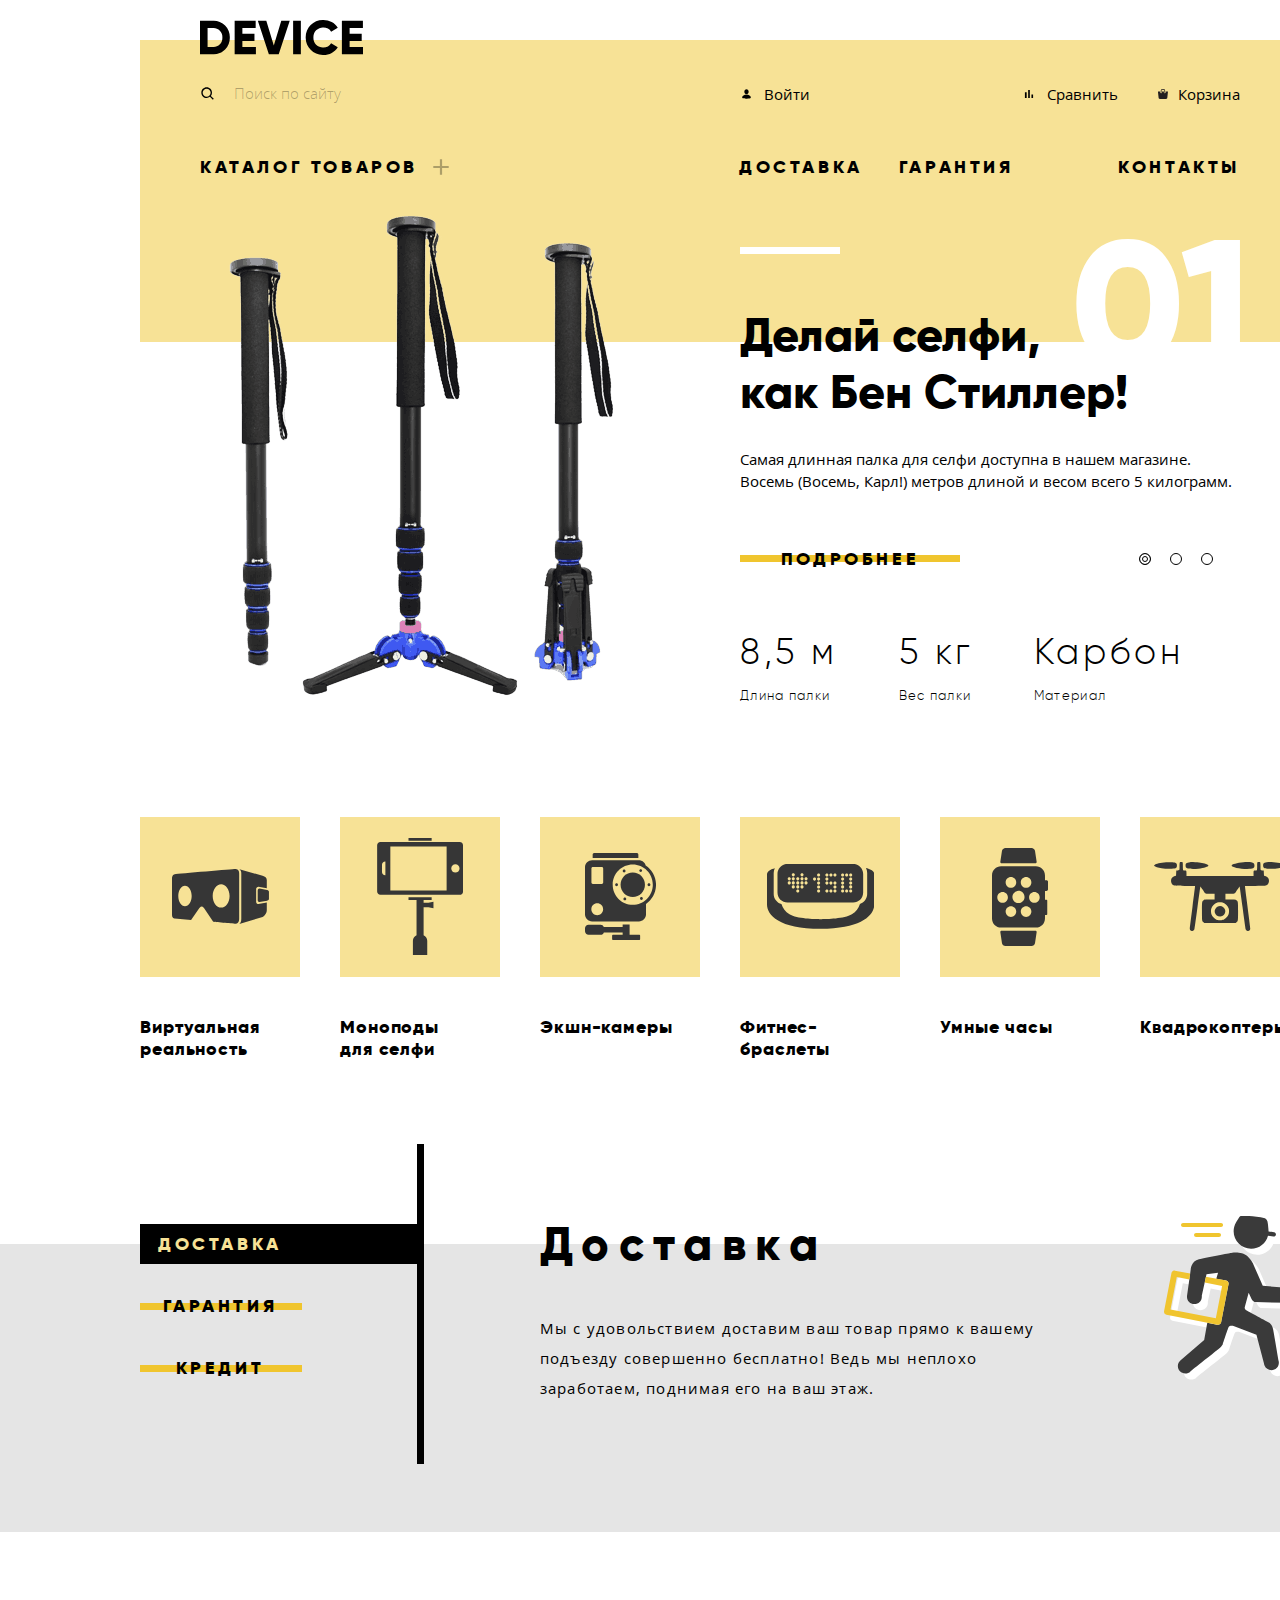
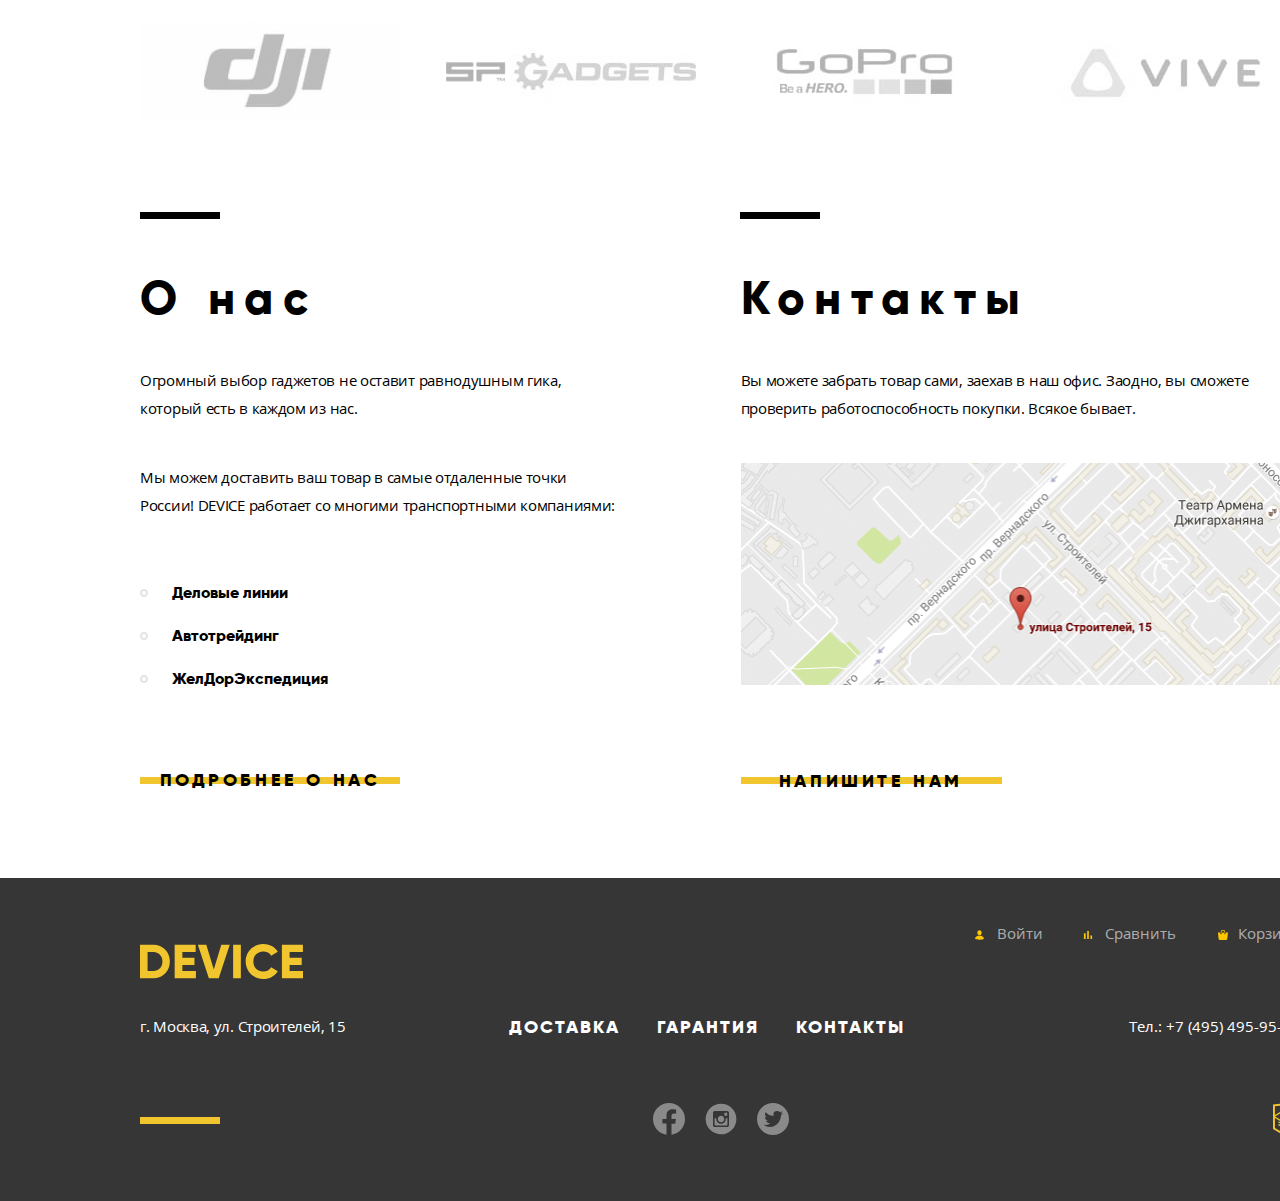
==== commit 1302a736: "Указаны размеры изображения" ====
--- a/index.html
+++ b/index.html
@@ -230,7 +230,7 @@
 			<li><a class="instagram" href="#" aria-label="Instagram"></a></li>
 			<li><a class="twitter" href="#" aria-label="Twitter"></a></li>
 		</ul>
-		<a class="social-html logo" href="https://htmlacademy.ru/intensive/htmlcss" aria-label="Логотип Htmlacademy"><img src="img/logo/logo-html.svg" alt="Логотип Htmlacademy"></a>
+		<a class="social-html logo" href="https://htmlacademy.ru/intensive/htmlcss" aria-label="Логотип Htmlacademy"><img src="img/logo/logo-html.svg" alt="Логотип Htmlacademy" width="27" height="34"></a>
 	</section>
 	</div>
 </footer>
--- a/css/style.min.css
+++ b/css/style.min.css
@@ -1 +1 @@
-:root{--basic-black:#000;--basic-dark:#363636;--basic-grey:#464646;--basic-half-grey:#7e7e7e;--grey:#f2f2f2;--grey-pagination:#ebebeb;--basic-grey-light:#e5e5e5;--grey-bg:#dcdcdc;--grey-hover:#eaeaea;--grey-pagination-link:#d9d9d9;--grey-controls:#c4c4c4;--basic-white:#fff;--special-yellow-dark:#f0c52e;--special-yellow:#f7e296;--yellow-border:#f7e296;--special-green:#91c92f;--rose-light:#f6dada;--gradient-trasparent-white-30:rgba(255,255,255,0.3);--gradient-transparent-white-60:rgba(255,255,255,0.6);--trasparent-black-30:rgba(0,0,0,0.3);--transparent-black-60:rgba(0,0,0,0.6);--shadow-controls:0 2px 2px rgba(0,0,0,0.18)}@font-face{font-family:"Gilroy";src:local("Gilroy"),url("../fonts/gilroyextrabold.woff2") format("woff2"),url("../fonts/gilroyextrabold.woff") format("woff");font-weight:800;font-style:normal}@font-face{font-family:"Gilroy";src:local("Gilroy"),url("../fonts/gilroylight.woff2") format("woff2"),url("../fonts/gilroylight.woff") format("woff");font-weight:500;font-style:normal}@font-face{font-family:"Open Sans";src:local("Open Sans"),url("../fonts/opensans.woff2") format("woff2"),url("../fonts/opensans.woff") format("woff");font-weight:300;font-style:normal}@font-face{font-family:"Open Sans";src:local("Open Sans"),url("../fonts/opensanslight.woff2") format("woff2"),url("../fonts/opensanslight.woff") format("woff");font-weight:500;font-style:normal}.page-body{min-width:1440px;margin:0;padding:0;font-family:"Gilroy","Arial",sans-serif;font-size:18px;line-height:22px;font-weight:800;color:var(--basic-black);min-height:100%;display:-ms-grid;display:grid;-ms-grid-rows:min-content 1fr min-content;grid-template-rows:min-content 1fr min-content}a{text-decoration:none}a:hover,a:focus,.logo:hover,.logo:focus{opacity:.6;-ms-filter:"alpha(opacity=60)"}a:active,.logo:active{opacity:.3;-ms-filter:"alpha(opacity=30)"}img{max-width:100%;height:auto}.visually-hidden{position:absolute;width:1px;height:1px;margin:-1px;border:0;padding:0;white-space:nowrap;-webkit-clip-path:inset(100%);clip-path:inset(100%);clip:rect(0 0 0 0);overflow:hidden}.container{width:1160px;margin:0 auto}.btn{display:-webkit-box;display:-ms-flexbox;display:flex;-webkit-box-align:center;-ms-flex-align:center;align-items:center;-webkit-box-pack:center;-ms-flex-pack:center;justify-content:center;text-transform:uppercase;color:var(--basick-black);letter-spacing:.2em;position:relative}.btn:after{display:block;position:absolute;content:"";width:100%;height:7px;background:var(--special-yellow-dark);-ms-flex-item-align:center;align-self:center;z-index:-1}.btn:hover,.btn:focus{background:var(--special-yellow-dark);opacity:1;-ms-filter:"alpha(opacity=100)"}.btn:active{background:var(--special-yellow-dark);color:var(--trasparent-black-30)}.page{height:100%}.main-header{display:-ms-grid;display:grid;-ms-grid-rows:min-content;grid-template-rows:min-content;margin-top:40px;padding:29px 60px 164px;position:relative;background:var(--special-yellow);box-sizing:border-box}.main-navigation{display:-ms-grid;display:grid;-ms-grid-rows:min-content min-content;grid-template-rows:min-content min-content;grid-row-gap:36px}.main-header-logo{position:absolute;top:-20px;left:60px}.client-navigation{display:-webkit-box;display:-ms-flexbox;display:flex;-ms-flex-wrap:wrap;flex-wrap:wrap;-webkit-box-align:center;-ms-flex-align:center;align-items:center;font-family:"Open Sans","Arial",sans-serif;font-size:15px;line-height:20.43px;font-weight:300;padding:0;margin:0}.search-item{margin-right:124px}.search-form{display:-webkit-box;display:-ms-flexbox;display:flex;-webkit-box-align:center;-ms-flex-align:center;align-items:center;width:440px;box-sizing:border-box;border-bottom:2px solid transparent;position:relative}.search-form label{display:block;background:url("../img/icons/icon-search.svg") no-repeat center;width:17px;height:17px;margin-right:19px}.search-input{background:transparent;border:0;outline:0;width:357px;padding:13px 0 13px 0;-webkit-box-flex:1;-ms-flex-positive:1;flex-grow:1}.search-input::-webkit-input-placeholder{color:var(--trasparent-black-30)}.search-input::-moz-placeholder{color:var(--trasparent-black-30)}.search-input:-ms-input-placeholder{color:var(--trasparent-black-30)}.search-input::placeholder{color:var(--trasparent-black-30)}.search-input:hover::-webkit-input-placeholder{color:var(--transparent-black-60)}.search-input:hover::-moz-placeholder{color:var(--transparent-black-60)}.search-input:hover:-ms-input-placeholder{color:var(--transparent-black-60)}.search-input:hover::placeholder{color:var(--transparent-black-60)}.search-button:hover,.search-button:focus{color:var(--basic-white);background:var(--basic-black)}.search-button:active{visibility:visible;color:var(--gradient-trasparent-white-30)}.search-button{visibility:hidden;background:transparent;border:2px solid var(--basic-black);outline:0;padding:12px 14px;text-transform:uppercase;font-family:"Open Sans","Arial",sans-serif;font-size:15px;line-height:20.5px;font-weight:300;position:relative}.search-button:before{position:absolute;bottom:-2px;left:-357px;content:"";width:357px;height:2px;background:var(--basic-black)}.search-input:focus+.search-button{visibility:visible}.client-account{width:220px;margin-right:63px;position:relative}.client-account:before{position:absolute;content:"";width:17px;height:17px;background:url("../img/icons/icon_user.svg")no-repeat center;left:-26px;top:1px}.client-compare{position:relative;margin-right:60px}.client-compare:before{position:absolute;content:"";width:17px;height:17px;background:url("../img/icons/icon_chart.svg")no-repeat center;left:-27px;top:1px}.client-basket{position:relative}.client-basket:before{position:absolute;content:"";width:17px;height:17px;background:url("../img/icons/icon_cart.svg")no-repeat center;left:-24px;top:1px}.client-account:hover,.client-compare:hover,.client-basket:hover{opacity:.6;-ms-filter:"alpha(opacity=60)"}.client-account:active,.client-compare:active,.client-basket:active{opacity:.3;-ms-filter:"alpha(opacity=30)"}.service-navigation{display:-webkit-box;display:-ms-flexbox;display:flex;-ms-flex-wrap:wrap;flex-wrap:wrap;-webkit-box-pack:start;-ms-flex-pack:start;justify-content:flex-start;padding:0;margin:0;text-transform:uppercase;letter-spacing:.2em}.service-contacts{margin-left:auto}.service-delivery{margin-right:36px}.catalog-header{position:relative;margin-right:321px}.catalog-header:after{position:absolute;content:"";width:22px;height:22px;background:url("../img/icons/icon_plus.svg");right:-34px}.catalog-header:hover .dropdown-header,.catalog-header:focus .dropdown-header,.catalog-header:focus-within .dropdown-header{display:block}.dropdown-header{display:none;position:absolute;top:22px;left:-60px;width:1160px;height:165px;padding-left:60px;box-sizing:border-box;background:var(--special-yellow);z-index:10}.dropdown-list{display:-ms-grid;display:grid;-ms-grid-rows:(auto)[3];grid-template-rows:repeat(3,auto);-ms-grid-columns:(auto)[3];grid-template-columns:repeat(3,auto);grid-gap:16px 61px;width:530px;font-family:"Open Sans","Arial",sans-serif;font-size:15px;line-height:20.43px;font-weight:300;text-transform:none;letter-spacing:-0.3px;margin:0;padding:0;padding-top:30px;background:var(--special-yellow)}.dropdown-list li:last-child{grid-row:3/3;grid-column:1/2}.client-navigation,.service-navigation,.dropdown-list{list-style:none}.client-navigation a,.service-navigation a,.dropdown-list a{color:inherit}.promo{position:relative}.slide-list{position:relative;list-style:none;margin:0;padding:0;padding-bottom:452px}.slide-list:after{position:absolute;content:"";width:100px;height:7px;background:var(--basic-white);top:-95px;right:460px}.slide-item{position:absolute;display:-webkit-box;display:-ms-flexbox;display:flex;width:1024px;top:-130px;left:89px}.slide-one,.slide-two,.slide-three{display:none}.left{margin:0;padding:0;width:50%;text-align:left}.current-promo{display:-webkit-box;display:-ms-flexbox;display:flex}.right{-webkit-box-flex:50%;-ms-flex:50%;flex:50%;padding:95px 9px 0 7px;margin:0;position:relative}.slide-one:before{position:absolute;content:"01";font-size:180px;color:var(--basic-white);right:0;top:83px}.slide-two:before{position:absolute;content:"02";font-size:180px;color:var(--basic-white);right:0;top:83px}.slide-three:before{position:absolute;content:"03";font-size:180px;color:var(--basic-white);right:0;top:83px}.slide-item h3{font-size:47px;line-height:57.58px;padding:0;margin:0;margin-bottom:26px}.right p{font-family:"Open Sans","Arial",sans-serif;font-weight:300;font-size:15px;line-height:20,43px;margin:0;margin-bottom:48px}.right .btn{width:220px;padding:8px 0;margin-bottom:53px}.properties-list{display:-ms-grid;display:grid;-ms-grid-rows:auto auto;grid-template-rows:auto auto;-ms-grid-columns:(auto)[3];grid-template-columns:repeat(3,auto);grid-row-gap:15px;margin:0;margin-top:auto}.properties-list dt{font-size:36px;font-weight:300;line-height:42px;letter-spacing:.1em}.properties-list dd{font-weight:300;font-size:13px;line-height:15px;letter-spacing:.1em;grid-row:2/3;margin:0}.controls{position:absolute;right:87px;top:205px;z-index:5}.control-btn{width:12px;height:12px;background:transparent;border:1px solid var(--basic-black);border-radius:50%;margin-left:14px;padding:0;position:relative}.current{width:12px;height:12px;background:url("../img/icons/current-slider-circule.svg") no-repeat center}.goods{padding-top:23px;margin-bottom:166px}.goods-items{display:-webkit-box;display:-ms-flexbox;display:flex;list-style:none;margin:0;padding:0}.goods-item{width:160px;margin-right:40px}.goods-item:last-child{margin-right:0}.goods-link{display:-webkit-box;display:-ms-flexbox;display:flex;-webkit-box-orient:vertical;-webkit-box-direction:normal;-ms-flex-direction:column;flex-direction:column}.wrapper-img{background:var(--special-yellow);display:-webkit-box;display:-ms-flexbox;display:flex;-webkit-box-pack:center;-ms-flex-pack:center;justify-content:center;-webkit-box-align:center;-ms-flex-align:center;align-items:center;width:160px;height:160px;margin-bottom:21px}.goods-link h3{-webkit-box-ordinal-group:3;-ms-flex-order:2;order:2;color:var(--basic-black);font-size:inherit;letter-spacing:.05em}.goods-link:hover,.goods-link:focus,.goods-link:active{opacity:1;-ms-filter:"alpha(opacity=100)"}.goods-link:hover .wrapper-img,.goods-link:focus .wrapper-img{background:var(--special-yellow-dark)}.goods-link:active .wrapper-img img,.goods-link:active .goods-title{opacity:.3;-ms-filter:"alpha(opacity=30)"}.service{background:var(--basic-grey-light);position:relative;padding-bottom:288px;margin-bottom:90px}.service ul{list-style:none;margin:0;padding:0}.service-slide-row{display:-webkit-box;display:-ms-flexbox;display:flex;position:absolute;top:-28px}.service-left-controls{padding-top:8px}.service-list{text-transform:uppercase;letter-spacing:.2em;position:relative;z-index:1}.service-list:after{position:absolute;top:-80px;right:0;content:"";width:7px;height:320px;background:var(--basic-black)}.service-item{text-align:center;padding:0;margin-bottom:22px;position:relative}.btn-service:hover,.btn-service:focus,.btn-service:active{opacity:1;-ms-filter:"alpha(opacity=100)"}.btn-service{display:block;color:var(--basic-black);padding:9px 142px 9px 18px;position:relative}.btn-service:before{content:"";position:absolute;width:162px;height:7px;top:17px;left:0;background:var(--special-yellow-dark);z-index:-2}.btn-service:after{display:none;content:"";position:absolute;width:162px;height:40px;top:0;left:0;background:var(--special-yellow-dark);z-index:-1}.btn-service:hover:after{display:block}.current-service{color:var(--special-yellow);background:var(--basic-black)}.btn-service:active{color:var(--special-yellow);background:var(--basic-black)}.description-item{display:none}.current-service-describe{display:block}.service-right-slide{padding:0 0 0 116px}.description-item{padding-right:240px;position:relative}.description-item:after{position:absolute;content:"";width:136px;height:164px;background:url("../img/delivery-2.svg");top:0;right:0}.description-item h3{font-size:47px;line-height:57.58px;letter-spacing:.2em;margin:0;margin-bottom:40px;padding:0}.description-item p{font-family:"Open Sans","Arial",sans-serif;font-weight:300;font-size:15px;line-height:30px;letter-spacing:.08em}.brands{margin-bottom:51px}.brands-list{display:-webkit-box;display:-ms-flexbox;display:flex;list-style:none;margin:0;padding:0}.brands-list li{margin-right:40px}.brands-list li:last-child{margin-right:0}.brands-list a{filter:url('data:image/svg+xml;charset=utf-8,<svgxmlns="http://www.w3.org/2000/svg"><filterid="filter"><feColorMatrixtype="matrix"color-interpolation-filters="sRGB"values="0.21260.71520.0722000.21260.71520.0722000.21260.71520.07220000010"/></filter></svg>#filter');-webkit-filter:grayscale(100%);filter:grayscale(100%);opacity:.3;-ms-filter:"alpha(opacity=30)"}.brands-list a:hover{filter:url('data:image/svg+xml;charset=utf-8,<svgxmlns="http://www.w3.org/2000/svg"><filterid="filter"><feColorMatrixtype="matrix"color-interpolation-filters="sRGB"values="10000010000010000010"/></filter></svg>#filter');-webkit-filter:grayscale(0%);filter:grayscale(0%);opacity:1;-ms-filter:"alpha(opacity=100)"}.info-wrapper{display:-webkit-box;display:-ms-flexbox;display:flex;padding-top:53px;margin-bottom:78px;position:relative}.info-wrapper:before{position:absolute;content:"";width:80px;height:7px;background:var(--basic-black);top:34px}.info-wrapper:after{position:absolute;content:"";width:80px;height:7px;background:var(--basic-black);top:34px;right:480px}.info-wrapper h2{font-size:47px;line-height:57.58px;letter-spacing:.2em}.info-wrapper p{font-family:"Open Sans","Arial",sans-serif;font-weight:300;font-size:15px;line-height:28px;letter-spacing:-0.02em}.about{padding:0 85px 0 0;-ms-flex-preferred-size:50%;flex-basis:50%;box-sizing:border-box}.first-text{margin:0;margin-bottom:41px}.last-text{margin-bottom:60px}.about-list{margin:0;padding:0;padding-left:32px;list-style:none;margin-bottom:68px}.about-list li{margin-bottom:15px;position:relative}.about-list li:before{position:absolute;content:"";width:4px;height:4px;border:2px solid var(--basic-grey-light);border-radius:50%;top:10px;left:-32px}.about-list a{font-size:16px;line-height:28px;color:var(--basic-black)}.about a{width:260px;padding:8px 0}.contacts-inform{-ms-flex-preferred-size:50%;flex-basis:50%;padding-left:38px}.contacts-inform p{margin-bottom:41px}.contacts-inform .btn{width:261px;padding:8px 0}.map-on img{display:block;margin:0;padding:0}.map-on{display:block;margin-bottom:77px}.footer{background:var(--basic-dark)}.footer-account{padding-top:44px;display:-ms-grid;display:grid;-ms-grid-rows:auto auto;grid-template-rows:auto auto}.footer-account a{grid-row:2/3;margin-right:auto}.account-list-footer{margin:0;justify-self:end;display:-webkit-box;display:-ms-flexbox;display:flex;list-style:none}.account-list-footer li{padding:0;margin:0;margin-right:62px;position:relative}.account-list-footer li:last-child{margin-right:0}.account-list-footer a:before{position:absolute;content:"";width:14px;height:14px;top:6px}.login-footer:before{background:url("../img/icons/icon_user-yellow.svg");left:-24px}.chart-footer:before{background:url("../img/icons/icon_chart-yellow.svg");left:-24px}.basket-footer:before{background:url("../img/icons/icon_cart-yellow.svg") no-repeat center;left:-22px}.account-list-footer a{color:var(--gradient-transparent-white-60);font-family:Open Sans,"Arial",sans-serif;font-weight:300;font-size:15px;line-height:20px}.footer-info{padding-top:32px;display:-webkit-box;display:-ms-flexbox;display:flex}.footer-info p,.footer-info a{font-family:Open Sans,"Arial",sans-serif;color:var(--basic-white);font-weight:300;font-size:15px;line-height:20px;margin:0;padding:0}.footer-info p{letter-spacing:-0.02em;margin-right:164px}.footer-info a{margin-left:auto}.info-list{display:-webkit-box;display:-ms-flexbox;display:flex;list-style:none;margin:0;padding:0}.info-list li{margin-right:37px}.info-list li:last-child{margin-left:0}.info-list a{color:var(--basic-white);font-weight:800;font-size:18px;line-height:22px;letter-spacing:.11em;text-transform:uppercase}.footer-social{display:-webkit-box;display:-ms-flexbox;display:flex;-webkit-box-pack:justify;-ms-flex-pack:justify;justify-content:space-between;-webkit-box-align:start;-ms-flex-align:start;align-items:flex-start;padding:65px 0 59px 0}.footer-social:before{margin-top:14px;content:"";width:80px;height:7px;background:var(--special-yellow-dark)}.social-list{display:-webkit-box;display:-ms-flexbox;display:flex;-webkit-box-pack:justify;-ms-flex-pack:justify;justify-content:space-between;margin:0;padding:0;list-style:none;margin-left:-31px}.social-list a{display:inline-block;vertical-align:middle;width:32px;height:32px;opacity:.7;-ms-filter:"alpha(opacity=70)"}.social-list a:hover,.social-list a:focus{opacity:1;-ms-filter:"alpha(opacity=100)"}.social-list a:active{opacity:.1;-ms-filter:"alpha(opacity=10)"}.social-list li{margin-right:20px}.facebook{background:url("../img/icons/icon_facebook.svg")}.instagram{background:url("../img/icons/icon_instagram.svg")}.twitter{background:url("../img/icons/icon_twitter.svg")}.modal{position:fixed;top:0;right:0;bottom:0;left:0;margin:auto;z-index:10;display:none}.feedback{top:150px;bottom:auto;width:960px;padding:92px 100px 69px;box-sizing:border-box;background:var(--basic-white);box-shadow:0 10px 16px rgba(0,0,0,0.15)}.feedback-show{display:block;-webkit-animation:bounce .6s;animation:bounce .6s}.feedback-close{display:none}.btn-feedback-close{position:absolute;width:55px;height:55px;top:20px;right:20px;outline:0;border:0;background:var(--basic-white) url("../img/icons/icon-close.svg")no-repeat;opacity:.5;-ms-filter:"alpha(opacity=50)"}.btn-feedback-close:hover{opacity:1;-ms-filter:"alpha(opacity=100)"}.btn-feedback-close:active{-webkit-animation:rotate .5s ease both;animation:rotate .5s ease both;opacity:.7;-ms-filter:"alpha(opacity=70)"}.feedback-form{width:760px;box-sizing:border-box;posititon:relative}.feedback-list{display:-webkit-box;display:-ms-flexbox;display:flex;-ms-flex-wrap:wrap;flex-wrap:wrap;-webkit-box-pack:justify;-ms-flex-pack:justify;justify-content:space-between;margin:0;margin-bottom:41px;padding:0}.feedback-item{display:-webkit-box;display:-ms-flexbox;display:flex;-webkit-box-orient:vertical;-webkit-box-direction:normal;-ms-flex-direction:column;flex-direction:column}.feedback-item label{margin-bottom:10px}.feedback-input{background:var(--grey);outline:0;border:0;padding:15px 0 15px 20px;font-family:"Open Sans","Arial",sans-serif;font-size:14px;line-height:19px;box-sizing:border-box}.feedback-input:hover{background:var(--grey-hover)}.feedback-input:focus{background:var(--basic-white);border:2px solid var(--yellow-border)}.error{background:var(--rose-light)}.error-modal{-webkit-animation:shake .6s;animation:shake .6s}.feedback-name{width:360px}.feedback-email{width:360px}.feedback-text{-webkit-box-flex:100%;-ms-flex:100%;flex:100%;padding-top:32px}.feedback-textarea{padding-top:16px;padding-left:20px;background:var(--grey);font-family:"Open Sans","Arial",sans-serif;outline:0;font-size:14px;line-height:19px;border:0}.feedback-textarea:hover{background:var(--grey-hover)}.feedback-textarea:focus{background:var(--basic-white);border:2px solid var(--yellow-border)}.btn{width:200px;padding:11px 0}.feedback .btn:after{background:var(--special-yellow)}.feedback .btn:hover,.feedback .btn:focus{background:var(--special-yellow)}.modal-map{width:960px;height:572.7px;filter:url('data:image/svg+xml;charset=utf-8,<svgxmlns="http://www.w3.org/2000/svg"><filterid="filter"><feGaussianBlurin="SourceAlpha"stdDeviation="16"/><feOffsetdx="1"dy="11"result="offsetblur"/><feFloodflood-color="rgba(0,0,0,0.15)"/><feCompositein2="offsetblur"operator="in"/><feMerge><feMergeNode/><feMergeNodein="SourceGraphic"/></feMerge></filter></svg>#filter');-webkit-filter:drop-shadow(0px 10px 16px rgba(0,0,0,0.15));filter:drop-shadow(0px 10px 16px rgba(0,0,0,0.15));z-index:9}.modal-map iframe{border:0}.btn-map-close{position:absolute;width:55px;height:55px;top:20px;right:20px;outline:0;border:0;border-radius:50%;background:var(--basic-white) url("../img/icons/icon-close.svg")no-repeat;opacity:.5;-ms-filter:"alpha(opacity=50)"}.btn-map-close:hover{opacity:1;-ms-filter:"alpha(opacity=100)"}.btn-map-close:active{-webkit-animation:rotate .5s ease both;animation:rotate .5s ease both;opacity:.7;-ms-filter:"alpha(opacity=70)"}.map-show{display:block;-webkit-animation:left-center 1s;animation:left-center 1s}.catalog-page .main-header{padding-bottom:50px;margin-bottom:44px}.catalog-account:hover,.catalog-account:focus,.catalog-account:active{opacity:1;-ms-filter:"alpha(opacity=100)"}.catalog-account a:hover,.catalog-account a:focus,.catalog-account a:active{opacity:1;-ms-filter:"alpha(opacity=100)"}.client-profile a{color:inherit;margin-right:0}.client-profile a:hover,.client-profile a:focus{opacity:.6;-ms-filter:"alpha(opacity=60)"}.client-profile a:active{opacity:.3;-ms-filter:"alpha(opacity=30)"}.account-list-header{display:-webkit-box;display:-ms-flexbox;display:flex;list-style:none;margin:0;padding:0}.account-list-header li{margin:0;margin-right:18px}.account-list-header li:last-child{margin-right:0}.client-logout a{color:inherit;opacity:.3;-ms-filter:"alpha(opacity=30)"}.client-logout a:active{color:inherit;opacity:.7;-ms-filter:"alpha(opacity=70)"}.page-catalog{display:-ms-grid;display:grid;-ms-grid-rows:auto auto 1fr;grid-template-rows:auto auto 1fr}.page-catalog .container{display:-webkit-box;display:-ms-flexbox;display:flex;-webkit-box-orient:vertical;-webkit-box-direction:normal;-ms-flex-direction:column;flex-direction:column}h1{font-size:47px;line-height:58px;margin:0;margin-bottom:30px;padding-left:60px;grid-row:1/2}.breadcrumbs-list{display:-webkit-box;display:-ms-flexbox;display:flex;-webkit-box-align:center;-ms-flex-align:center;align-items:center;-ms-flex-wrap:wrap;flex-wrap:wrap;list-style:none;margin:0;margin-bottom:50px;padding:0;padding-left:60px;grid-row:2/3}.breadcrumbs-list a{display:block;margin-right:38px;font-family:"Open Sans","Arial",sans-serif;font-weight:300;font-size:14px;line-height:19px;letter-spacing:-0.12px;opacity:.3;color:inherit;-ms-filter:"alpha(opacity=30)"}.breadcrumbs-list li{position:relative}.breadcrumbs-list li:after{position:absolute;content:"";width:12px;height:12px;background:url("../img/icons/icon_arrow_nav.svg");top:3px;right:13px;opacity:1;-ms-filter:"alpha(opacity=100)"}.breadcrumbs-current:after{display:none}.catalog-columns .container{display:-webkit-box;display:-ms-flexbox;display:flex;-webkit-box-orient:horizontal;-webkit-box-direction:normal;-ms-flex-direction:row;flex-direction:row}.catalog-columns{margin-bottom:1px}.filter{width:328px;background:var(--basic-grey-light);position:relative}.filter:before{position:absolute;content:"";top:0;right:0;width:100vw;height:100%;background:var(--basic-grey-light);z-index:-1}.filter-titel h2{font-size:16px;line-height:20px;letter-spacing:.1em;text-transform:uppercase;margin:0}.filter-titel{padding:25px 0 26px 60px;margin-bottom:70px;background:var(--grey-bg);position:relative}.filter-titel:before{position:absolute;content:"";top:0;right:0;width:100vw;height:100%;background:var(--grey-bg);z-index:-1}.filter-form{padding:0 68px 0 60px}.filter-form fieldset{border:0;border-top:2px solid var(--basic-black);padding:61px 0 36px 0;margin:0;position:relative}.filter-form legend{font-size:14px;line-height:17px;letter-spacing:.1em;position:absolute;top:15px;left:0}.range-filter{width:202px;margin-top:9px}.range-controls{height:15px;padding-left:2px;position:relative}.range-controls .scale{height:2px;background:var(--trasparent-black-30)}.range-controls .bar{width:65%;height:2px;background:var(--special-green)}.range-controls .toggle{position:absolute;top:-10px;width:4px;height:4px;padding:0;border:8px solid var(--basic-white);background:var(--grey-controls);border-radius:50%;box-shadow:var(--shadow-controls);cursor:pointer}.range-controls .toggle-min{left:2px}.range-controls .toggle-max{left:116px}.price-controls label{font-weight:300;font-size:14px;line-height:16px}.price-controls input{font-weight:300;font-size:14px;line-height:16px;background:transparent;border:0;outline:0;width:50px}.min-price{margin-right:20px}.color-filter-list{list-style:none;margin:0;margin-bottom:4px;padding-top:2px}.color-filter-list li{margin-bottom:20px}.color-filter-list li:last-child{margin-bottom:0}.color-filter-list label{font-family:"Open Sans","Arial",sans-serif;font-weight:300;font-size:14px;line-height:19px;padding-left:2px;position:relative;display:block;cursor:pointer;-webkit-user-select:none;-moz-user-select:none;-ms-user-select:none;user-select:none}.filter-input-checkbox+label:before{content:"";position:absolute;left:-40px;top:-2px;width:20px;height:20px;border:2px solid var(--basic-black);border-radius:2%}.filter-input-checkbox:checked+label:after{content:"";position:absolute;left:-35px;top:5px;width:20px;height:20px;background:url("../img/icons/checkbox-on.svg")no-repeat;border-radius:2%}.filter-input-checkbox:hover+label:before,.filter-input-checkbox:checked:hover+label:after{opacity:.6;-ms-filter:"alpha(opacity=60)"}.filter-input-checkbox:active+label:before,.filter-input-checkbox:checked:active+label:after{opacity:1;-ms-filter:"alpha(opacity=100)"}.filter-input-checkbox:disabled+label:before,.filter-input-checkbox:disabled+label:after{opacity:.25;-ms-filter:"alpha(opacity=25)"}.filter-input-checkbox:disabled+label{opacity:.25;-ms-filter:"alpha(opacity=25)"}.bluetooth-list{list-style:none;margin:0;margin-bottom:5px;padding-top:2px}.bluetooth-list label{font-family:"Open Sans","Arial",sans-serif;font-weight:300;font-size:14px;line-height:19px;position:relative;display:block;cursor:pointer;-webkit-user-select:none;-moz-user-select:none;-ms-user-select:none;user-select:none}.bluetooth-list li{margin-bottom:21px}.bluetooth-list li:last-child{margin-bottom:0}.filter-input-radio+label:before{content:"";position:absolute;left:-40px;top:-2px;width:20px;height:20px;border:2px solid var(--basic-black);border-radius:50%}.filter-input-radio:checked+label:after{content:"";position:absolute;left:-32px;top:6px;width:8px;height:8px;background:var(--basic-black);border-radius:50%}.filter-input-radio:hover+label:before,.filter-input-radio:checked:hover+label:after{opacity:.6;-ms-filter:"alpha(opacity=60)"}.filter-input-radio:active+label:before,.filter-input-radio:checked:active+label:after{opacity:1;-ms-filter:"alpha(opacity=100)"}.filter-input-radio:disabled+label:before,.filter-input-radio:disabled+label:after{opacity:.25;-ms-filter:"alpha(opacity=25)"}.filter-input-radio:disabled+label{opacity:.25;-ms-filter:"alpha(opacity=25)"}.btn{width:198px;border:0;outline:0;background:transparent;font-weight:inherit;font-size:18px;line-height:22px;letter-spacing:.2em;text-transform:uppercase;z-index:3}.sort-header{display:-webkit-box;display:-ms-flexbox;display:flex;-webkit-box-align:center;-ms-flex-align:center;align-items:center;width:859px;padding:24px 24px 23px 72px;background:var(--basic-grey-light);position:relative;box-sizing:border-box}.sort-header:before{position:absolute;content:"";top:0;left:0;width:100vw;height:100%;background:var(--basic-grey-light);z-index:-1}.sort-header h2{font-size:16px;line-height:20px;letter-spacing:.1em;text-transform:uppercase;margin:0;margin-right:33px}.sorting-list{display:-webkit-box;display:-ms-flexbox;display:flex;list-style:none;margin:0}.sorting-list li{margin-right:30px}.sorting-list li:last-child{margin-right:0}.sort-link{font-family:"Open Sans","Arial",sans-serif;font-weight:300;font-size:14px;line-height:19px;color:var(--basic-black);opacity:.3;-ms-filter:"alpha(opacity=30)"}.sort-current{opacity:1;-ms-filter:"alpha(opacity=100)"}.sort-arrow{margin-left:auto;display:-webkit-box;display:-ms-flexbox;display:flex;padding-top:6px;-webkit-box-pack:justify;-ms-flex-pack:justify;justify-content:space-between;width:52px;-webkit-box-align:center;-ms-flex-align:center;align-items:center}.sort-arrow a{display:block;width:18px;height:18px}.arrow-up{background:url(../img/icons/up-arrow.svg)no-repeat}.arrow-down{background:url(../img/icons/down-arrow.svg)no-repeat}.sort-goods-content{padding:0;margin:0;padding:71px 27px 0 72px}.sort-goods-list{display:-webkit-box;display:-ms-flexbox;display:flex;-ms-flex-wrap:wrap;flex-wrap:wrap;-webkit-box-pack:justify;-ms-flex-pack:justify;justify-content:space-between;margin:0;padding:0;list-style:none}.sort-goods-item{display:-webkit-box;display:-ms-flexbox;display:flex;-webkit-box-orient:vertical;-webkit-box-direction:normal;-ms-flex-direction:column;flex-direction:column;margin:0;margin-bottom:48px;padding:0;position:relative}.sort-goods-item:hover img,.sort-goods-item:focus-within img{opacity:.7;-ms-filter:"alpha(opacity=70)"}.sort-goods-item:hover .hover-block,.sort-goods-item:focus .hover-block{display:-webkit-box;display:-ms-flexbox;display:flex}.sort-goods-item:focus-within .hover-block{display:-webkit-box;display:-ms-flexbox;display:flex}.hover-block{display:none;-webkit-box-orient:vertical;-webkit-box-direction:normal;-ms-flex-direction:column;flex-direction:column;-webkit-box-align:center;-ms-flex-align:center;-ms-grid-row-align:center;align-items:center;position:absolute;top:167px;left:79px;width:200px}.hover-block .btn{margin-bottom:12px}.goods-chart-add{font-family:"Open Sans","Arial",sans-serif;font-style:normal;font-weight:300;font-size:13px;line-height:18px;color:inherit;letter-spacing:.1em}.sort-goods-item img{width:360px;height:380px;margin-bottom:30px}.sort-goods-titel{-webkit-box-ordinal-group:3;-ms-flex-order:2;order:2;margin:0;padding:0;display:-webkit-box;display:-ms-flexbox;display:flex;-ms-flex-wrap:wrap;flex-wrap:wrap;-webkit-box-pack:justify;-ms-flex-pack:justify;justify-content:space-between;-webkit-box-align:baseline;-ms-flex-align:baseline;align-items:baseline}.sort-goods-titel a{font-size:18px;line-height:22px;letter-spacing:.05em;color:inherit}.sort-goods-titel span{font-weight:300;font-size:16px;line-height:18px;letter-spacing:.05em}.new:after{content:"";position:absolute;right:27px;top:30px;background:url("../img/icons/icon-new.svg");width:62px;height:62px;z-index:3}.pagination{display:-webkit-box;display:-ms-flexbox;display:flex;-webkit-box-align:center;-ms-flex-align:center;align-items:center;list-style:none;margin:0;margin-bottom:78px;padding:0;margin-top:-8px;-webkit-box-pack:justify;-ms-flex-pack:justify;justify-content:space-between;background:var(--grey-pagination)}.pagination-link{display:block;padding:25px 30px;font-size:16px;line-height:20px;letter-spacing:.1em;text-transform:uppercase}.pagination-link:hover,.pagination-link:focus{background:var(--grey-pagination-link);opacity:1;-ms-filter:"alpha(opacity=100)"}.pagination-link:active{background:var(--grey-pagination-link);color:var(--trasparent-black-30)}.pagination a{color:inherit}.pagination-list-numbers{display:-webkit-box;display:-ms-flexbox;display:flex;list-style:none;margin:0;padding:0}.pagination-list-numbers li{margin-right:29px}.pagination-list-numbers li:last-child{margin-right:0}.number-link{font-size:16px;line-height:20px;letter-spacing:.1em;text-transform:uppercase;opacity:.3;-ms-filter:"alpha(opacity=30)"}.number-link:hover{opacity:.6;-ms-filter:"alpha(opacity=60)"}.number-link:focus,.number-link:active{opacity:1;-ms-filter:"alpha(opacity=100)"}.number-active{opacity:1;-ms-filter:"alpha(opacity=100)"}.profile-list{display:-webkit-box;display:-ms-flexbox;display:flex;list-style:none;margin:0;padding:0}.profile-list li{padding:0;margin-right:21px}.profile-list li:last-child{margin-right:0}.profile-footer:before{background:url("../img/icons/icon_user-special-yellow.svg");left:-24px}.login-footer:before{background:url("../img/icons/icon_user-yellow.svg");left:-24px}@-webkit-keyframes bounce{0%{-webkit-transform:translateY(-2000px);transform:translateY(-2000px)}70%{-webkit-transform:translateY(30px);transform:translateY(30px)}90%{-webkit-transform:translateY(-10px);transform:translateY(-10px)}100%{-webkit-transform:translateY(0);transform:translateY(0)}}@keyframes bounce{0%{-webkit-transform:translateY(-2000px);transform:translateY(-2000px)}70%{-webkit-transform:translateY(30px);transform:translateY(30px)}90%{-webkit-transform:translateY(-10px);transform:translateY(-10px)}100%{-webkit-transform:translateY(0);transform:translateY(0)}}@-webkit-keyframes shake{0%,100%{-webkit-transform:translateX(0);transform:translateX(0)}10%,30%,50%,70%,90%{-webkit-transform:translateX(-10px);transform:translateX(-10px)}20%,40%,60%,80%{-webkit-transform:translateX(10px);transform:translateX(10px)}}@keyframes shake{0%,100%{-webkit-transform:translateX(0);transform:translateX(0)}10%,30%,50%,70%,90%{-webkit-transform:translateX(-10px);transform:translateX(-10px)}20%,40%,60%,80%{-webkit-transform:translateX(10px);transform:translateX(10px)}}@-webkit-keyframes rotate{from{-webkit-transform:rotate(0deg);transform:rotate(0deg)}to{-webkit-transform:rotate(180deg);transform:rotate(180deg)}}@keyframes rotate{from{-webkit-transform:rotate(0deg);transform:rotate(0deg)}to{-webkit-transform:rotate(180deg);transform:rotate(180deg)}}@-webkit-keyframes left-center{0%{opacity:0;-ms-filter:"alpha(opacity=0)";-webkit-transform:translateX(-1000px);transform:translateX(-1000px)}100%{opacity:1;-ms-filter:"alpha(opacity=100)"}}@keyframes left-center{0%{opacity:0;-ms-filter:"alpha(opacity=0)";-webkit-transform:translateX(-1000px);transform:translateX(-1000px)}100%{opacity:1;-ms-filter:"alpha(opacity=100)"}}+:root{--basic-black:#000;--basic-dark:#363636;--basic-grey:#464646;--basic-half-grey:#7e7e7e;--grey:#f2f2f2;--grey-pagination:#ebebeb;--basic-grey-light:#e5e5e5;--grey-bg:#dcdcdc;--grey-hover:#eaeaea;--grey-pagination-link:#d9d9d9;--grey-controls:#c4c4c4;--basic-white:#fff;--special-yellow-dark:#f0c52e;--special-yellow:#f7e296;--yellow-border:#f7e296;--special-green:#91c92f;--rose-light:#f6dada;--gradient-trasparent-white-30:rgba(255,255,255,0.3);--gradient-transparent-white-60:rgba(255,255,255,0.6);--trasparent-black-30:rgba(0,0,0,0.3);--transparent-black-60:rgba(0,0,0,0.6);--shadow-controls:0 2px 2px rgba(0,0,0,0.18)}@font-face{font-family:"Gilroy";src:local("Gilroy"),url("../fonts/gilroyextrabold.woff2") format("woff2"),url("../fonts/gilroyextrabold.woff") format("woff");font-weight:800;font-style:normal}@font-face{font-family:"Gilroy";src:local("Gilroy"),url("../fonts/gilroylight.woff2") format("woff2"),url("../fonts/gilroylight.woff") format("woff");font-weight:500;font-style:normal}@font-face{font-family:"Open Sans";src:local("Open Sans"),url("../fonts/opensans.woff2") format("woff2"),url("../fonts/opensans.woff") format("woff");font-weight:300;font-style:normal}@font-face{font-family:"Open Sans";src:local("Open Sans"),url("../fonts/opensanslight.woff2") format("woff2"),url("../fonts/opensanslight.woff") format("woff");font-weight:500;font-style:normal}.page-body{min-width:1440px;margin:0;padding:0;font-family:"Gilroy","Arial",sans-serif;font-size:18px;line-height:22px;font-weight:800;color:var(--basic-black);min-height:100%;display:-ms-grid;display:grid;-ms-grid-rows:min-content 1fr min-content;grid-template-rows:min-content 1fr min-content}a{text-decoration:none}a:hover,a:focus,.logo:hover,.logo:focus{opacity:.6;-ms-filter:"alpha(opacity=60)"}a:active,.logo:active{opacity:.3;-ms-filter:"alpha(opacity=30)"}img{max-width:100%;height:auto}.visually-hidden{position:absolute;width:1px;height:1px;margin:-1px;border:0;padding:0;white-space:nowrap;-webkit-clip-path:inset(100%);clip-path:inset(100%);clip:rect(0 0 0 0);overflow:hidden}.container{width:1160px;margin:0 auto}.btn{display:-webkit-box;display:-ms-flexbox;display:flex;-webkit-box-align:center;-ms-flex-align:center;align-items:center;-webkit-box-pack:center;-ms-flex-pack:center;justify-content:center;text-transform:uppercase;color:var(--basick-black);letter-spacing:.2em;position:relative}.btn:after{display:block;position:absolute;content:"";width:100%;height:7px;background:var(--special-yellow-dark);-ms-flex-item-align:center;align-self:center;z-index:-1}.btn:hover,.btn:focus{background:var(--special-yellow-dark);opacity:1;-ms-filter:"alpha(opacity=100)"}.btn:active{background:var(--special-yellow-dark);color:var(--trasparent-black-30)}.page{height:100%}.main-header{display:-ms-grid;display:grid;-ms-grid-rows:min-content;grid-template-rows:min-content;margin-top:40px;padding:29px 60px 164px;position:relative;background:var(--special-yellow);box-sizing:border-box}.main-navigation{display:-ms-grid;display:grid;-ms-grid-rows:min-content min-content;grid-template-rows:min-content min-content;grid-row-gap:36px}.main-header-logo{position:absolute;top:-20px;left:60px}.client-navigation{display:-webkit-box;display:-ms-flexbox;display:flex;-ms-flex-wrap:wrap;flex-wrap:wrap;-webkit-box-align:center;-ms-flex-align:center;align-items:center;font-family:"Open Sans","Arial",sans-serif;font-size:15px;line-height:20.43px;font-weight:300;padding:0;margin:0}.search-item{margin-right:124px}.search-form{display:-webkit-box;display:-ms-flexbox;display:flex;-webkit-box-align:center;-ms-flex-align:center;align-items:center;width:440px;box-sizing:border-box;border-bottom:2px solid transparent;position:relative}.search-form label{display:block;background:url("../img/icons/icon-search.svg") no-repeat center;width:17px;height:17px;margin-right:19px}.search-input{background:transparent;border:0;outline:0;width:357px;padding:13px 0 13px 0;-webkit-box-flex:1;-ms-flex-positive:1;flex-grow:1}.search-input::-webkit-input-placeholder{color:var(--trasparent-black-30)}.search-input::-moz-placeholder{color:var(--trasparent-black-30)}.search-input:-ms-input-placeholder{color:var(--trasparent-black-30)}.search-input::placeholder{color:var(--trasparent-black-30)}.search-input:hover::-webkit-input-placeholder{color:var(--transparent-black-60)}.search-input:hover::-moz-placeholder{color:var(--transparent-black-60)}.search-input:hover:-ms-input-placeholder{color:var(--transparent-black-60)}.search-input:hover::placeholder{color:var(--transparent-black-60)}.search-button:hover,.search-button:focus{color:var(--basic-white);background:var(--basic-black)}.search-button:active{visibility:visible;color:var(--gradient-trasparent-white-30)}.search-button{visibility:hidden;background:transparent;border:2px solid var(--basic-black);outline:0;padding:12px 14px;text-transform:uppercase;font-family:"Open Sans","Arial",sans-serif;font-size:15px;line-height:20.5px;font-weight:300;position:relative}.search-button:before{position:absolute;bottom:-2px;left:-357px;content:"";width:357px;height:2px;background:var(--basic-black)}.search-input:focus+.search-button{visibility:visible}.client-account{width:220px;margin-right:63px;position:relative}.client-account:before{position:absolute;content:"";width:17px;height:17px;background:url("../img/icons/icon_user.svg")no-repeat center;left:-26px;top:1px}.client-compare{position:relative;margin-right:60px}.client-compare:before{position:absolute;content:"";width:17px;height:17px;background:url("../img/icons/icon_chart.svg")no-repeat center;left:-27px;top:1px}.client-basket{position:relative}.client-basket:before{position:absolute;content:"";width:17px;height:17px;background:url("../img/icons/icon_cart.svg")no-repeat center;left:-24px;top:1px}.client-account:hover,.client-compare:hover,.client-basket:hover{opacity:.6;-ms-filter:"alpha(opacity=60)"}.client-account:active,.client-compare:active,.client-basket:active{opacity:.3;-ms-filter:"alpha(opacity=30)"}.service-navigation{display:-webkit-box;display:-ms-flexbox;display:flex;-ms-flex-wrap:wrap;flex-wrap:wrap;-webkit-box-pack:start;-ms-flex-pack:start;justify-content:flex-start;padding:0;margin:0;text-transform:uppercase;letter-spacing:.2em}.service-contacts{margin-left:auto}.service-delivery{margin-right:36px}.catalog-header{position:relative;margin-right:321px}.catalog-header:after{position:absolute;content:"";width:22px;height:22px;background:url("../img/icons/icon_plus.svg");right:-34px}.catalog-header:hover .dropdown-header,.catalog-header:focus .dropdown-header,.catalog-header:focus-within .dropdown-header{display:block}.dropdown-header{display:none;position:absolute;top:22px;left:-60px;width:1160px;height:165px;padding-left:60px;box-sizing:border-box;background:var(--special-yellow);z-index:10}.dropdown-list{display:-ms-grid;display:grid;-ms-grid-rows:(auto)[3];grid-template-rows:repeat(3,auto);-ms-grid-columns:(auto)[3];grid-template-columns:repeat(3,auto);grid-gap:16px 61px;width:530px;font-family:"Open Sans","Arial",sans-serif;font-size:15px;line-height:20.43px;font-weight:300;text-transform:none;letter-spacing:-0.3px;margin:0;padding:0;padding-top:30px;background:var(--special-yellow)}.dropdown-list li:last-child{grid-row:3/3;grid-column:1/2}.client-navigation,.service-navigation,.dropdown-list{list-style:none}.client-navigation a,.service-navigation a,.dropdown-list a{color:inherit}.promo{position:relative}.slide-list{position:relative;list-style:none;margin:0;padding:0;padding-bottom:452px}.slide-list:after{position:absolute;content:"";width:100px;height:7px;background:var(--basic-white);top:-95px;right:460px}.slide-item{position:absolute;display:-webkit-box;display:-ms-flexbox;display:flex;width:1024px;top:-130px;left:89px}.slide-one,.slide-two,.slide-three{display:none}.left{margin:0;padding:0;width:50%;text-align:left}.current-promo{display:-webkit-box;display:-ms-flexbox;display:flex}.right{-webkit-box-flex:50%;-ms-flex:50%;flex:50%;padding:95px 9px 0 7px;margin:0;position:relative}.slide-one:before{position:absolute;content:"01";font-size:180px;color:var(--basic-white);right:0;top:83px}.slide-two:before{position:absolute;content:"02";font-size:180px;color:var(--basic-white);right:0;top:83px}.slide-three:before{position:absolute;content:"03";font-size:180px;color:var(--basic-white);right:0;top:83px}.slide-item h3{font-size:47px;line-height:57.58px;padding:0;margin:0;margin-bottom:26px}.right p{font-family:"Open Sans","Arial",sans-serif;font-weight:300;font-size:15px;line-height:20,43px;margin:0;margin-bottom:48px}.right .btn{width:220px;padding:8px 0;margin-bottom:53px}.properties-list{display:-ms-grid;display:grid;-ms-grid-rows:auto auto;grid-template-rows:auto auto;-ms-grid-columns:(auto)[3];grid-template-columns:repeat(3,auto);grid-row-gap:15px;margin:0;margin-top:auto}.properties-list dt{font-size:36px;font-weight:300;line-height:42px;letter-spacing:.1em}.properties-list dd{font-weight:300;font-size:13px;line-height:15px;letter-spacing:.1em;grid-row:2/3;margin:0}.controls{position:absolute;right:87px;top:205px;z-index:5}.control-btn{width:12px;height:12px;background:transparent;border:1px solid var(--basic-black);border-radius:50%;margin-left:14px;padding:0;position:relative}.current{width:12px;height:12px;background:url("../img/icons/current-slider-circule.svg") no-repeat center}.goods{padding-top:23px;margin-bottom:166px}.goods-items{display:-webkit-box;display:-ms-flexbox;display:flex;list-style:none;margin:0;padding:0}.goods-item{width:160px;margin-right:40px}.goods-item:last-child{margin-right:0}.goods-link{display:-webkit-box;display:-ms-flexbox;display:flex;-webkit-box-orient:vertical;-webkit-box-direction:normal;-ms-flex-direction:column;flex-direction:column}.wrapper-img{background:var(--special-yellow);display:-webkit-box;display:-ms-flexbox;display:flex;-webkit-box-pack:center;-ms-flex-pack:center;justify-content:center;-webkit-box-align:center;-ms-flex-align:center;align-items:center;width:160px;height:160px;margin-bottom:21px}.goods-link h3{-webkit-box-ordinal-group:3;-ms-flex-order:2;order:2;color:var(--basic-black);font-size:inherit;letter-spacing:.05em}.goods-link:hover,.goods-link:focus,.goods-link:active{opacity:1;-ms-filter:"alpha(opacity=100)"}.goods-link:hover .wrapper-img,.goods-link:focus .wrapper-img{background:var(--special-yellow-dark)}.goods-link:active .wrapper-img img,.goods-link:active .goods-title{opacity:.3;-ms-filter:"alpha(opacity=30)"}.service{background:var(--basic-grey-light);position:relative;padding-bottom:288px;margin-bottom:90px}.service ul{list-style:none;margin:0;padding:0}.service-slide-row{display:-webkit-box;display:-ms-flexbox;display:flex;position:absolute;top:-28px}.service-left-controls{padding-top:8px}.service-list{text-transform:uppercase;letter-spacing:.2em;position:relative;z-index:1}.service-list:after{position:absolute;top:-80px;right:0;content:"";width:7px;height:320px;background:var(--basic-black)}.service-item{text-align:center;padding:0;margin-bottom:22px;position:relative}.btn-service:hover,.btn-service:focus,.btn-service:active{opacity:1;-ms-filter:"alpha(opacity=100)"}.btn-service{display:block;color:var(--basic-black);padding:9px 142px 9px 18px;position:relative}.btn-service:before{content:"";position:absolute;width:162px;height:7px;top:17px;left:0;background:var(--special-yellow-dark);z-index:-2}.btn-service:after{display:none;content:"";position:absolute;width:162px;height:40px;top:0;left:0;background:var(--special-yellow-dark);z-index:-1}.btn-service:hover:after{display:block}.current-service{color:var(--special-yellow);background:var(--basic-black)}.btn-service:active{color:var(--special-yellow);background:var(--basic-black)}.description-item{display:none}.current-service-describe{display:block}.service-right-slide{padding:0 0 0 116px}.description-item{padding-right:240px;position:relative}.description-item:after{position:absolute;content:"";width:136px;height:164px;background:url("../img/delivery-2.svg");top:0;right:0}.description-item h3{font-size:47px;line-height:57.58px;letter-spacing:.2em;margin:0;margin-bottom:40px;padding:0}.description-item p{font-family:"Open Sans","Arial",sans-serif;font-weight:300;font-size:15px;line-height:30px;letter-spacing:.08em}.brands{margin-bottom:51px}.brands-list{display:-webkit-box;display:-ms-flexbox;display:flex;list-style:none;margin:0;padding:0}.brands-list li{margin-right:40px}.brands-list li:last-child{margin-right:0}.brands-list a{filter:url('data:image/svg+xml;charset=utf-8,<svgxmlns="http://www.w3.org/2000/svg"><filterid="filter"><feColorMatrixtype="matrix"color-interpolation-filters="sRGB"values="0.21260.71520.0722000.21260.71520.0722000.21260.71520.07220000010"/></filter></svg>#filter');-webkit-filter:grayscale(100%);filter:grayscale(100%);opacity:.3;-ms-filter:"alpha(opacity=30)"}.brands-list a:hover{filter:url('data:image/svg+xml;charset=utf-8,<svgxmlns="http://www.w3.org/2000/svg"><filterid="filter"><feColorMatrixtype="matrix"color-interpolation-filters="sRGB"values="10000010000010000010"/></filter></svg>#filter');-webkit-filter:grayscale(0%);filter:grayscale(0%);opacity:1;-ms-filter:"alpha(opacity=100)"}.info-wrapper{display:-webkit-box;display:-ms-flexbox;display:flex;padding-top:53px;margin-bottom:78px;position:relative}.info-wrapper:before{position:absolute;content:"";width:80px;height:7px;background:var(--basic-black);top:34px}.info-wrapper:after{position:absolute;content:"";width:80px;height:7px;background:var(--basic-black);top:34px;right:480px}.info-wrapper h2{font-size:47px;line-height:57.58px;letter-spacing:.2em}.info-wrapper p{font-family:"Open Sans","Arial",sans-serif;font-weight:300;font-size:15px;line-height:28px;letter-spacing:-0.02em}.about{padding:0 85px 0 0;-ms-flex-preferred-size:50%;flex-basis:50%;box-sizing:border-box}.first-text{margin:0;margin-bottom:41px}.last-text{margin-bottom:60px}.about-list{margin:0;padding:0;padding-left:32px;list-style:none;margin-bottom:68px}.about-list li{margin-bottom:15px;position:relative}.about-list li:before{position:absolute;content:"";width:4px;height:4px;border:2px solid var(--basic-grey-light);border-radius:50%;top:10px;left:-32px}.about-list a{font-size:16px;line-height:28px;color:var(--basic-black)}.about a{width:260px;padding:8px 0}.contacts-inform{-ms-flex-preferred-size:50%;flex-basis:50%;padding-left:38px}.contacts-inform p{margin-bottom:41px}.contacts-inform .btn{width:261px;padding:8px 0}.map-on img{display:block;margin:0;padding:0}.map-on{display:block;margin-bottom:77px}.footer{background:var(--basic-dark)}.footer-account{padding-top:44px;display:-ms-grid;display:grid;-ms-grid-rows:auto auto;grid-template-rows:auto auto}.footer-account a{grid-row:2/3;margin-right:auto}.account-list-footer{margin:0;justify-self:end;display:-webkit-box;display:-ms-flexbox;display:flex;list-style:none}.account-list-footer li{padding:0;margin:0;margin-right:62px;position:relative}.account-list-footer li:last-child{margin-right:0}.account-list-footer a:before{position:absolute;content:"";width:14px;height:14px;top:6px}.login-footer:before{background:url("../img/icons/icon_user-yellow.svg");left:-24px}.chart-footer:before{background:url("../img/icons/icon_chart-yellow.svg");left:-24px}.basket-footer:before{background:url("../img/icons/icon_cart-yellow.svg") no-repeat center;left:-22px}.account-list-footer a{color:var(--gradient-transparent-white-60);font-family:"Open Sans","Arial",sans-serif;font-weight:300;font-size:15px;line-height:20px}.footer-info{padding-top:32px;display:-webkit-box;display:-ms-flexbox;display:flex}.footer-info p,.footer-info a{font-family:"Open Sans","Arial",sans-serif;color:var(--basic-white);font-weight:300;font-size:15px;line-height:20px;margin:0;padding:0}.footer-info p{letter-spacing:-0.02em;margin-right:164px}.footer-info a{margin-left:auto}.info-list{display:-webkit-box;display:-ms-flexbox;display:flex;list-style:none;margin:0;padding:0}.info-list li{margin-right:37px}.info-list li:last-child{margin-left:0}.info-list a{color:var(--basic-white);font-family:inherit;font-weight:800;font-size:18px;line-height:22px;letter-spacing:.11em;text-transform:uppercase}.footer-social{display:-webkit-box;display:-ms-flexbox;display:flex;-webkit-box-pack:justify;-ms-flex-pack:justify;justify-content:space-between;-webkit-box-align:start;-ms-flex-align:start;align-items:flex-start;padding:65px 0 59px 0}.footer-social:before{margin-top:14px;content:"";width:80px;height:7px;background:var(--special-yellow-dark)}.social-list{display:-webkit-box;display:-ms-flexbox;display:flex;-webkit-box-pack:justify;-ms-flex-pack:justify;justify-content:space-between;margin:0;padding:0;list-style:none;margin-left:-31px}.social-list a{display:inline-block;vertical-align:middle;width:32px;height:32px;opacity:.7;-ms-filter:"alpha(opacity=70)"}.social-list a:hover,.social-list a:focus{opacity:1;-ms-filter:"alpha(opacity=100)"}.social-list a:active{opacity:.1;-ms-filter:"alpha(opacity=10)"}.social-list li{margin-right:20px}.facebook{background:url("../img/icons/icon_facebook.svg")}.instagram{background:url("../img/icons/icon_instagram.svg")}.twitter{background:url("../img/icons/icon_twitter.svg")}.modal{position:fixed;top:0;right:0;bottom:0;left:0;margin:auto;z-index:10;display:none}.feedback{top:150px;bottom:auto;width:960px;padding:92px 100px 69px;box-sizing:border-box;background:var(--basic-white);box-shadow:0 10px 16px rgba(0,0,0,0.15)}.feedback-show{display:block;-webkit-animation:bounce .6s;animation:bounce .6s}.feedback-close{display:none}.btn-feedback-close{position:absolute;width:55px;height:55px;top:20px;right:20px;outline:0;border:0;background:var(--basic-white) url("../img/icons/icon-close.svg")no-repeat;opacity:.5;-ms-filter:"alpha(opacity=50)"}.btn-feedback-close:hover{opacity:1;-ms-filter:"alpha(opacity=100)"}.btn-feedback-close:active{-webkit-animation:rotate .5s ease both;animation:rotate .5s ease both;opacity:.7;-ms-filter:"alpha(opacity=70)"}.feedback-form{width:760px;box-sizing:border-box;posititon:relative}.feedback-list{display:-webkit-box;display:-ms-flexbox;display:flex;-ms-flex-wrap:wrap;flex-wrap:wrap;-webkit-box-pack:justify;-ms-flex-pack:justify;justify-content:space-between;margin:0;margin-bottom:41px;padding:0}.feedback-item{display:-webkit-box;display:-ms-flexbox;display:flex;-webkit-box-orient:vertical;-webkit-box-direction:normal;-ms-flex-direction:column;flex-direction:column}.feedback-item label{margin-bottom:10px}.feedback-input{background:var(--grey);outline:0;border:0;padding:15px 0 15px 20px;font-family:"Open Sans","Arial",sans-serif;font-size:14px;line-height:19px;box-sizing:border-box}.feedback-input:hover{background:var(--grey-hover)}.feedback-input:focus{background:var(--basic-white);border:2px solid var(--yellow-border)}.error{background:var(--rose-light)}.error-modal{-webkit-animation:shake .6s;animation:shake .6s}.feedback-name{width:360px}.feedback-email{width:360px}.feedback-text{-webkit-box-flex:100%;-ms-flex:100%;flex:100%;padding-top:32px}.feedback-textarea{padding-top:16px;padding-left:20px;background:var(--grey);font-family:"Open Sans","Arial",sans-serif;outline:0;font-size:14px;line-height:19px;border:0}.feedback-textarea:hover{background:var(--grey-hover)}.feedback-textarea:focus{background:var(--basic-white);border:2px solid var(--yellow-border)}.btn{width:200px;padding:11px 0}.feedback .btn:after{background:var(--special-yellow)}.feedback .btn:hover,.feedback .btn:focus{background:var(--special-yellow)}.modal-map{width:960px;height:572.7px;filter:url('data:image/svg+xml;charset=utf-8,<svgxmlns="http://www.w3.org/2000/svg"><filterid="filter"><feGaussianBlurin="SourceAlpha"stdDeviation="16"/><feOffsetdx="1"dy="11"result="offsetblur"/><feFloodflood-color="rgba(0,0,0,0.15)"/><feCompositein2="offsetblur"operator="in"/><feMerge><feMergeNode/><feMergeNodein="SourceGraphic"/></feMerge></filter></svg>#filter');-webkit-filter:drop-shadow(0px 10px 16px rgba(0,0,0,0.15));filter:drop-shadow(0px 10px 16px rgba(0,0,0,0.15));z-index:9}.modal-map iframe{border:0}.btn-map-close{position:absolute;width:55px;height:55px;top:20px;right:20px;outline:0;border:0;border-radius:50%;background:var(--basic-white) url("../img/icons/icon-close.svg")no-repeat;opacity:.5;-ms-filter:"alpha(opacity=50)"}.btn-map-close:hover{opacity:1;-ms-filter:"alpha(opacity=100)"}.btn-map-close:active{-webkit-animation:rotate .5s ease both;animation:rotate .5s ease both;opacity:.7;-ms-filter:"alpha(opacity=70)"}.map-show{display:block;-webkit-animation:left-center 1s;animation:left-center 1s}.catalog-page .main-header{padding-bottom:50px;margin-bottom:44px}.catalog-account:hover,.catalog-account:focus,.catalog-account:active{opacity:1;-ms-filter:"alpha(opacity=100)"}.catalog-account a:hover,.catalog-account a:focus,.catalog-account a:active{opacity:1;-ms-filter:"alpha(opacity=100)"}.client-profile a{color:inherit;margin-right:0}.client-profile a:hover,.client-profile a:focus{opacity:.6;-ms-filter:"alpha(opacity=60)"}.client-profile a:active{opacity:.3;-ms-filter:"alpha(opacity=30)"}.account-list-header{display:-webkit-box;display:-ms-flexbox;display:flex;list-style:none;margin:0;padding:0}.account-list-header li{margin:0;margin-right:18px}.account-list-header li:last-child{margin-right:0}.client-logout a{color:inherit;opacity:.3;-ms-filter:"alpha(opacity=30)"}.client-logout a:active{color:inherit;opacity:.7;-ms-filter:"alpha(opacity=70)"}.page-catalog{display:-ms-grid;display:grid;-ms-grid-rows:auto auto 1fr;grid-template-rows:auto auto 1fr}.page-catalog .container{display:-webkit-box;display:-ms-flexbox;display:flex;-webkit-box-orient:vertical;-webkit-box-direction:normal;-ms-flex-direction:column;flex-direction:column}h1{font-size:47px;line-height:58px;margin:0;margin-bottom:30px;padding-left:60px;grid-row:1/2}.breadcrumbs-list{display:-webkit-box;display:-ms-flexbox;display:flex;-webkit-box-align:center;-ms-flex-align:center;align-items:center;-ms-flex-wrap:wrap;flex-wrap:wrap;list-style:none;margin:0;margin-bottom:50px;padding:0;padding-left:60px;grid-row:2/3}.breadcrumbs-list a{display:block;margin-right:38px;font-family:"Open Sans","Arial",sans-serif;font-weight:300;font-size:14px;line-height:19px;letter-spacing:-0.12px;opacity:.3;color:inherit;-ms-filter:"alpha(opacity=30)"}.breadcrumbs-list li{position:relative}.breadcrumbs-list li:after{position:absolute;content:"";width:12px;height:12px;background:url("../img/icons/icon_arrow_nav.svg");top:3px;right:13px;opacity:1;-ms-filter:"alpha(opacity=100)"}.breadcrumbs-current:after{display:none}.catalog-columns .container{display:-webkit-box;display:-ms-flexbox;display:flex;-webkit-box-orient:horizontal;-webkit-box-direction:normal;-ms-flex-direction:row;flex-direction:row}.catalog-columns{margin-bottom:1px}.filter{width:328px;background:var(--basic-grey-light);position:relative}.filter:before{position:absolute;content:"";top:0;right:0;width:100vw;height:100%;background:var(--basic-grey-light);z-index:-1}.filter-titel h2{font-size:16px;line-height:20px;letter-spacing:.1em;text-transform:uppercase;margin:0}.filter-titel{padding:25px 0 26px 60px;margin-bottom:70px;background:var(--grey-bg);position:relative}.filter-titel:before{position:absolute;content:"";top:0;right:0;width:100vw;height:100%;background:var(--grey-bg);z-index:-1}.filter-form{padding:0 68px 0 60px}.filter-form fieldset{border:0;border-top:2px solid var(--basic-black);padding:61px 0 36px 0;margin:0;position:relative}.filter-form legend{font-size:14px;line-height:17px;letter-spacing:.1em;position:absolute;top:15px;left:0}.range-filter{width:202px;margin-top:9px}.range-controls{height:15px;padding-left:2px;position:relative}.range-controls .scale{height:2px;background:var(--trasparent-black-30)}.range-controls .bar{width:65%;height:2px;background:var(--special-green)}.range-controls .toggle{position:absolute;top:-10px;width:4px;height:4px;padding:0;border:8px solid var(--basic-white);background:var(--grey-controls);border-radius:50%;box-shadow:var(--shadow-controls);cursor:pointer}.range-controls .toggle-min{left:2px}.range-controls .toggle-max{left:116px}.price-controls label{font-weight:300;font-size:14px;line-height:16px}.price-controls input{font-weight:300;font-size:14px;line-height:16px;background:transparent;border:0;outline:0;width:50px}.min-price{margin-right:20px}.color-filter-list{list-style:none;margin:0;margin-bottom:4px;padding-top:2px}.color-filter-list li{margin-bottom:20px}.color-filter-list li:last-child{margin-bottom:0}.color-filter-list label{font-family:"Open Sans","Arial",sans-serif;font-weight:300;font-size:14px;line-height:19px;padding-left:2px;position:relative;display:block;cursor:pointer;-webkit-user-select:none;-moz-user-select:none;-ms-user-select:none;user-select:none}.filter-input-checkbox+label:before{content:"";position:absolute;left:-40px;top:-2px;width:20px;height:20px;border:2px solid var(--basic-black);border-radius:2%}.filter-input-checkbox:checked+label:after{content:"";position:absolute;left:-35px;top:5px;width:20px;height:20px;background:url("../img/icons/checkbox-on.svg")no-repeat;border-radius:2%}.filter-input-checkbox:hover+label:before,.filter-input-checkbox:checked:hover+label:after{opacity:.6;-ms-filter:"alpha(opacity=60)"}.filter-input-checkbox:active+label:before,.filter-input-checkbox:checked:active+label:after{opacity:1;-ms-filter:"alpha(opacity=100)"}.filter-input-checkbox:disabled+label:before,.filter-input-checkbox:disabled+label:after{opacity:.25;-ms-filter:"alpha(opacity=25)"}.filter-input-checkbox:disabled+label{opacity:.25;-ms-filter:"alpha(opacity=25)"}.bluetooth-list{list-style:none;margin:0;margin-bottom:5px;padding-top:2px}.bluetooth-list label{font-family:"Open Sans","Arial",sans-serif;font-weight:300;font-size:14px;line-height:19px;position:relative;display:block;cursor:pointer;-webkit-user-select:none;-moz-user-select:none;-ms-user-select:none;user-select:none}.bluetooth-list li{margin-bottom:21px}.bluetooth-list li:last-child{margin-bottom:0}.filter-input-radio+label:before{content:"";position:absolute;left:-40px;top:-2px;width:20px;height:20px;border:2px solid var(--basic-black);border-radius:50%}.filter-input-radio:checked+label:after{content:"";position:absolute;left:-32px;top:6px;width:8px;height:8px;background:var(--basic-black);border-radius:50%}.filter-input-radio:hover+label:before,.filter-input-radio:checked:hover+label:after{opacity:.6;-ms-filter:"alpha(opacity=60)"}.filter-input-radio:active+label:before,.filter-input-radio:checked:active+label:after{opacity:1;-ms-filter:"alpha(opacity=100)"}.filter-input-radio:disabled+label:before,.filter-input-radio:disabled+label:after{opacity:.25;-ms-filter:"alpha(opacity=25)"}.filter-input-radio:disabled+label{opacity:.25;-ms-filter:"alpha(opacity=25)"}.btn{width:198px;border:0;outline:0;background:transparent;font-weight:inherit;font-size:18px;line-height:22px;letter-spacing:.2em;text-transform:uppercase;z-index:3}.sort-header{display:-webkit-box;display:-ms-flexbox;display:flex;-webkit-box-align:center;-ms-flex-align:center;align-items:center;width:859px;padding:24px 24px 23px 72px;background:var(--basic-grey-light);position:relative;box-sizing:border-box}.sort-header:before{position:absolute;content:"";top:0;left:0;width:100vw;height:100%;background:var(--basic-grey-light);z-index:-1}.sort-header h2{font-size:16px;line-height:20px;letter-spacing:.1em;text-transform:uppercase;margin:0;margin-right:33px}.sorting-list{display:-webkit-box;display:-ms-flexbox;display:flex;list-style:none;margin:0}.sorting-list li{margin-right:30px}.sorting-list li:last-child{margin-right:0}.sort-link{font-family:"Open Sans","Arial",sans-serif;font-weight:300;font-size:14px;line-height:19px;color:var(--basic-black);opacity:.3;-ms-filter:"alpha(opacity=30)"}.sort-current{opacity:1;-ms-filter:"alpha(opacity=100)"}.sort-arrow{margin-left:auto;display:-webkit-box;display:-ms-flexbox;display:flex;padding-top:6px;-webkit-box-pack:justify;-ms-flex-pack:justify;justify-content:space-between;width:52px;-webkit-box-align:center;-ms-flex-align:center;align-items:center}.sort-arrow a{display:block;width:18px;height:18px}.arrow-up{background:url(../img/icons/up-arrow.svg)no-repeat}.arrow-down{background:url(../img/icons/down-arrow.svg)no-repeat}.sort-goods-content{padding:0;margin:0;padding:71px 27px 0 72px}.sort-goods-list{display:-webkit-box;display:-ms-flexbox;display:flex;-ms-flex-wrap:wrap;flex-wrap:wrap;-webkit-box-pack:justify;-ms-flex-pack:justify;justify-content:space-between;margin:0;padding:0;list-style:none}.sort-goods-item{display:-webkit-box;display:-ms-flexbox;display:flex;-webkit-box-orient:vertical;-webkit-box-direction:normal;-ms-flex-direction:column;flex-direction:column;margin:0;margin-bottom:48px;padding:0;position:relative}.sort-goods-item:hover img,.sort-goods-item:focus-within img{opacity:.7;-ms-filter:"alpha(opacity=70)"}.sort-goods-item:hover .hover-block,.sort-goods-item:focus .hover-block{display:-webkit-box;display:-ms-flexbox;display:flex}.sort-goods-item:focus-within .hover-block{display:-webkit-box;display:-ms-flexbox;display:flex}.hover-block{display:none;-webkit-box-orient:vertical;-webkit-box-direction:normal;-ms-flex-direction:column;flex-direction:column;-webkit-box-align:center;-ms-flex-align:center;-ms-grid-row-align:center;align-items:center;position:absolute;top:167px;left:79px;width:200px}.hover-block .btn{margin-bottom:12px}.goods-chart-add{font-family:"Open Sans","Arial",sans-serif;font-style:normal;font-weight:300;font-size:13px;line-height:18px;color:inherit;letter-spacing:.1em}.sort-goods-item img{width:360px;height:380px;margin-bottom:30px}.sort-goods-titel{-webkit-box-ordinal-group:3;-ms-flex-order:2;order:2;margin:0;padding:0;display:-webkit-box;display:-ms-flexbox;display:flex;-ms-flex-wrap:wrap;flex-wrap:wrap;-webkit-box-pack:justify;-ms-flex-pack:justify;justify-content:space-between;-webkit-box-align:baseline;-ms-flex-align:baseline;align-items:baseline}.sort-goods-titel a{font-size:18px;line-height:22px;letter-spacing:.05em;color:inherit}.sort-goods-titel span{font-weight:300;font-size:16px;line-height:18px;letter-spacing:.05em}.new:after{content:"";position:absolute;right:27px;top:30px;background:url("../img/icons/icon-new.svg");width:62px;height:62px;z-index:3}.pagination{display:-webkit-box;display:-ms-flexbox;display:flex;-webkit-box-align:center;-ms-flex-align:center;align-items:center;list-style:none;margin:0;margin-bottom:78px;padding:0;margin-top:-8px;-webkit-box-pack:justify;-ms-flex-pack:justify;justify-content:space-between;background:var(--grey-pagination)}.pagination-link{display:block;padding:25px 30px;font-size:16px;line-height:20px;letter-spacing:.1em;text-transform:uppercase}.pagination-link:hover,.pagination-link:focus{background:var(--grey-pagination-link);opacity:1;-ms-filter:"alpha(opacity=100)"}.pagination-link:active{background:var(--grey-pagination-link);color:var(--trasparent-black-30)}.pagination a{color:inherit}.pagination-list-numbers{display:-webkit-box;display:-ms-flexbox;display:flex;list-style:none;margin:0;padding:0}.pagination-list-numbers li{margin-right:29px}.pagination-list-numbers li:last-child{margin-right:0}.number-link{font-size:16px;line-height:20px;letter-spacing:.1em;text-transform:uppercase;opacity:.3;-ms-filter:"alpha(opacity=30)"}.number-link:hover{opacity:.6;-ms-filter:"alpha(opacity=60)"}.number-link:focus,.number-link:active{opacity:1;-ms-filter:"alpha(opacity=100)"}.number-active{opacity:1;-ms-filter:"alpha(opacity=100)"}.profile-list{display:-webkit-box;display:-ms-flexbox;display:flex;list-style:none;margin:0;padding:0}.profile-list li{padding:0;margin-right:21px}.profile-list li:last-child{margin-right:0}.profile-footer:before{background:url("../img/icons/icon_user-special-yellow.svg");left:-24px}.login-footer:before{background:url("../img/icons/icon_user-yellow.svg");left:-24px}@-webkit-keyframes bounce{0%{-webkit-transform:translateY(-2000px);transform:translateY(-2000px)}70%{-webkit-transform:translateY(30px);transform:translateY(30px)}90%{-webkit-transform:translateY(-10px);transform:translateY(-10px)}100%{-webkit-transform:translateY(0);transform:translateY(0)}}@keyframes bounce{0%{-webkit-transform:translateY(-2000px);transform:translateY(-2000px)}70%{-webkit-transform:translateY(30px);transform:translateY(30px)}90%{-webkit-transform:translateY(-10px);transform:translateY(-10px)}100%{-webkit-transform:translateY(0);transform:translateY(0)}}@-webkit-keyframes shake{0%,100%{-webkit-transform:translateX(0);transform:translateX(0)}10%,30%,50%,70%,90%{-webkit-transform:translateX(-10px);transform:translateX(-10px)}20%,40%,60%,80%{-webkit-transform:translateX(10px);transform:translateX(10px)}}@keyframes shake{0%,100%{-webkit-transform:translateX(0);transform:translateX(0)}10%,30%,50%,70%,90%{-webkit-transform:translateX(-10px);transform:translateX(-10px)}20%,40%,60%,80%{-webkit-transform:translateX(10px);transform:translateX(10px)}}@-webkit-keyframes rotate{from{-webkit-transform:rotate(0deg);transform:rotate(0deg)}to{-webkit-transform:rotate(180deg);transform:rotate(180deg)}}@keyframes rotate{from{-webkit-transform:rotate(0deg);transform:rotate(0deg)}to{-webkit-transform:rotate(180deg);transform:rotate(180deg)}}@-webkit-keyframes left-center{0%{opacity:0;-ms-filter:"alpha(opacity=0)";-webkit-transform:translateX(-1000px);transform:translateX(-1000px)}100%{opacity:1;-ms-filter:"alpha(opacity=100)"}}@keyframes left-center{0%{opacity:0;-ms-filter:"alpha(opacity=0)";-webkit-transform:translateX(-1000px);transform:translateX(-1000px)}100%{opacity:1;-ms-filter:"alpha(opacity=100)"}}